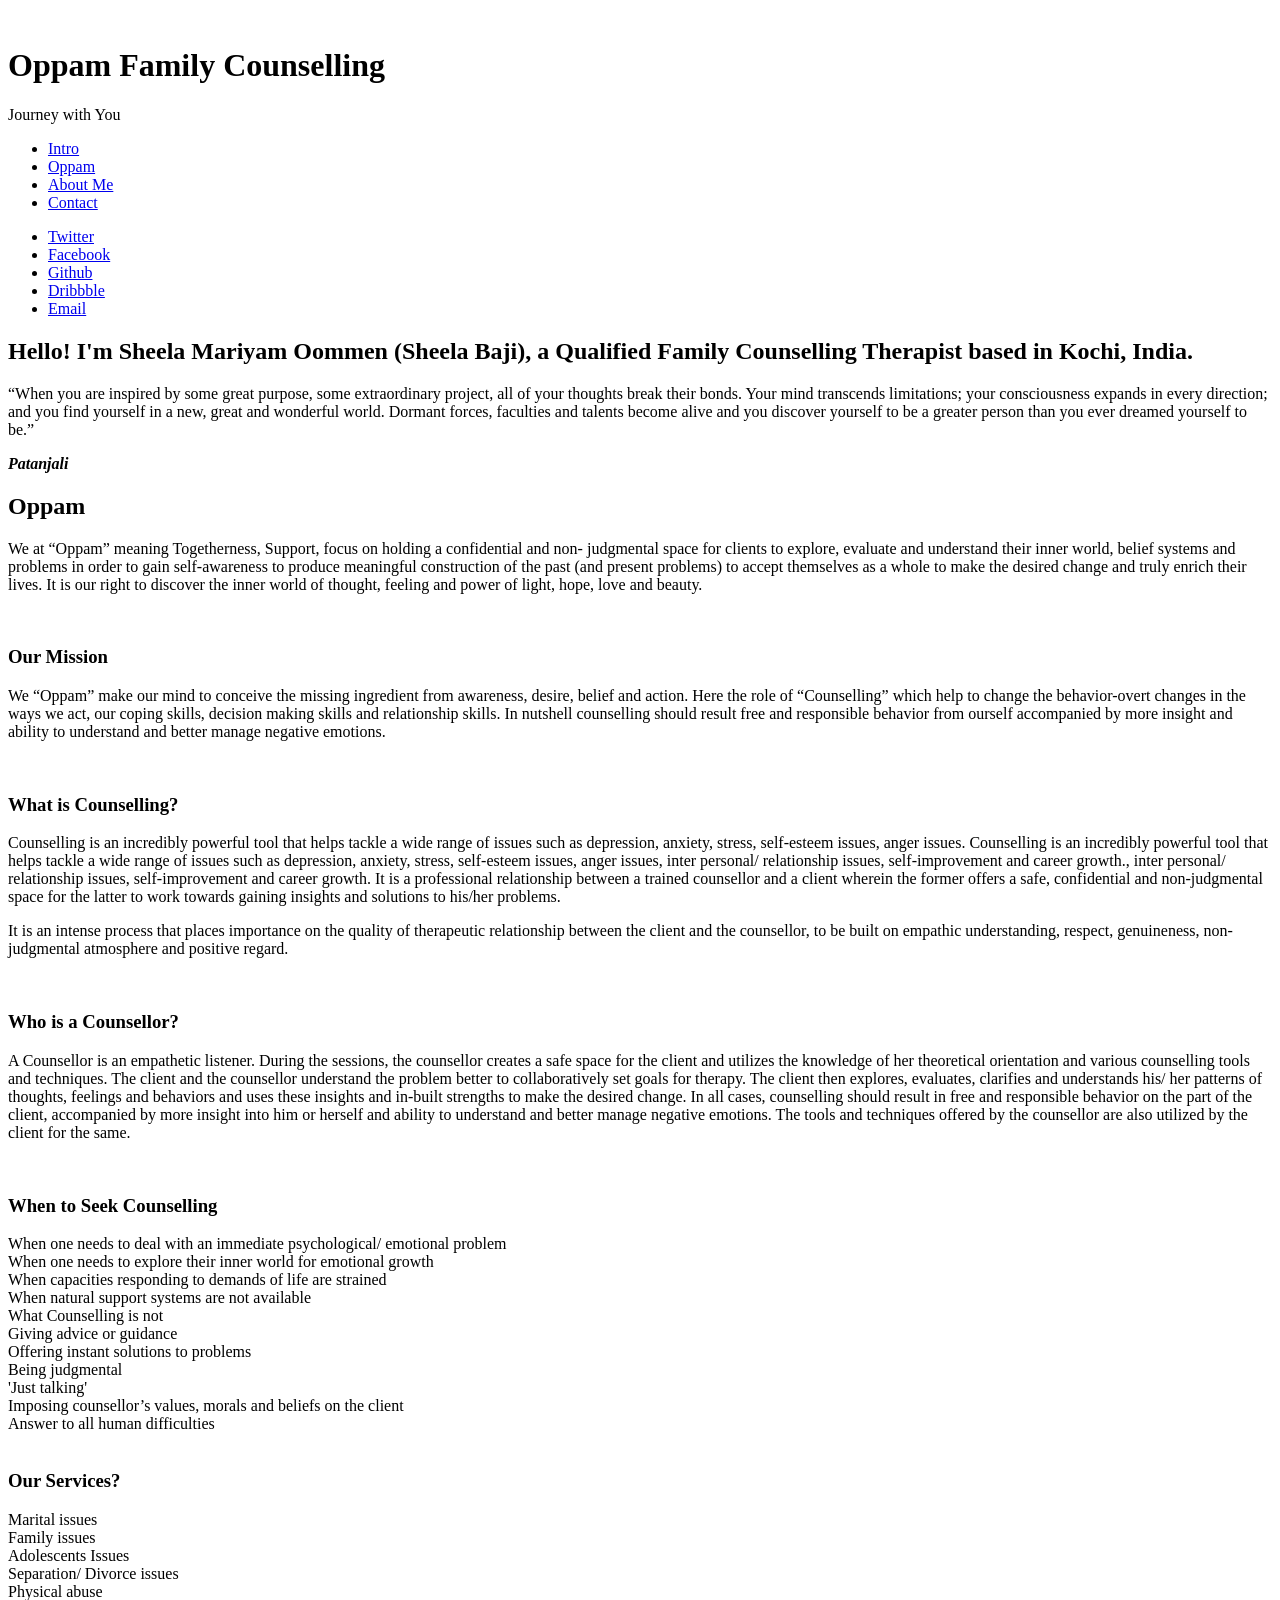
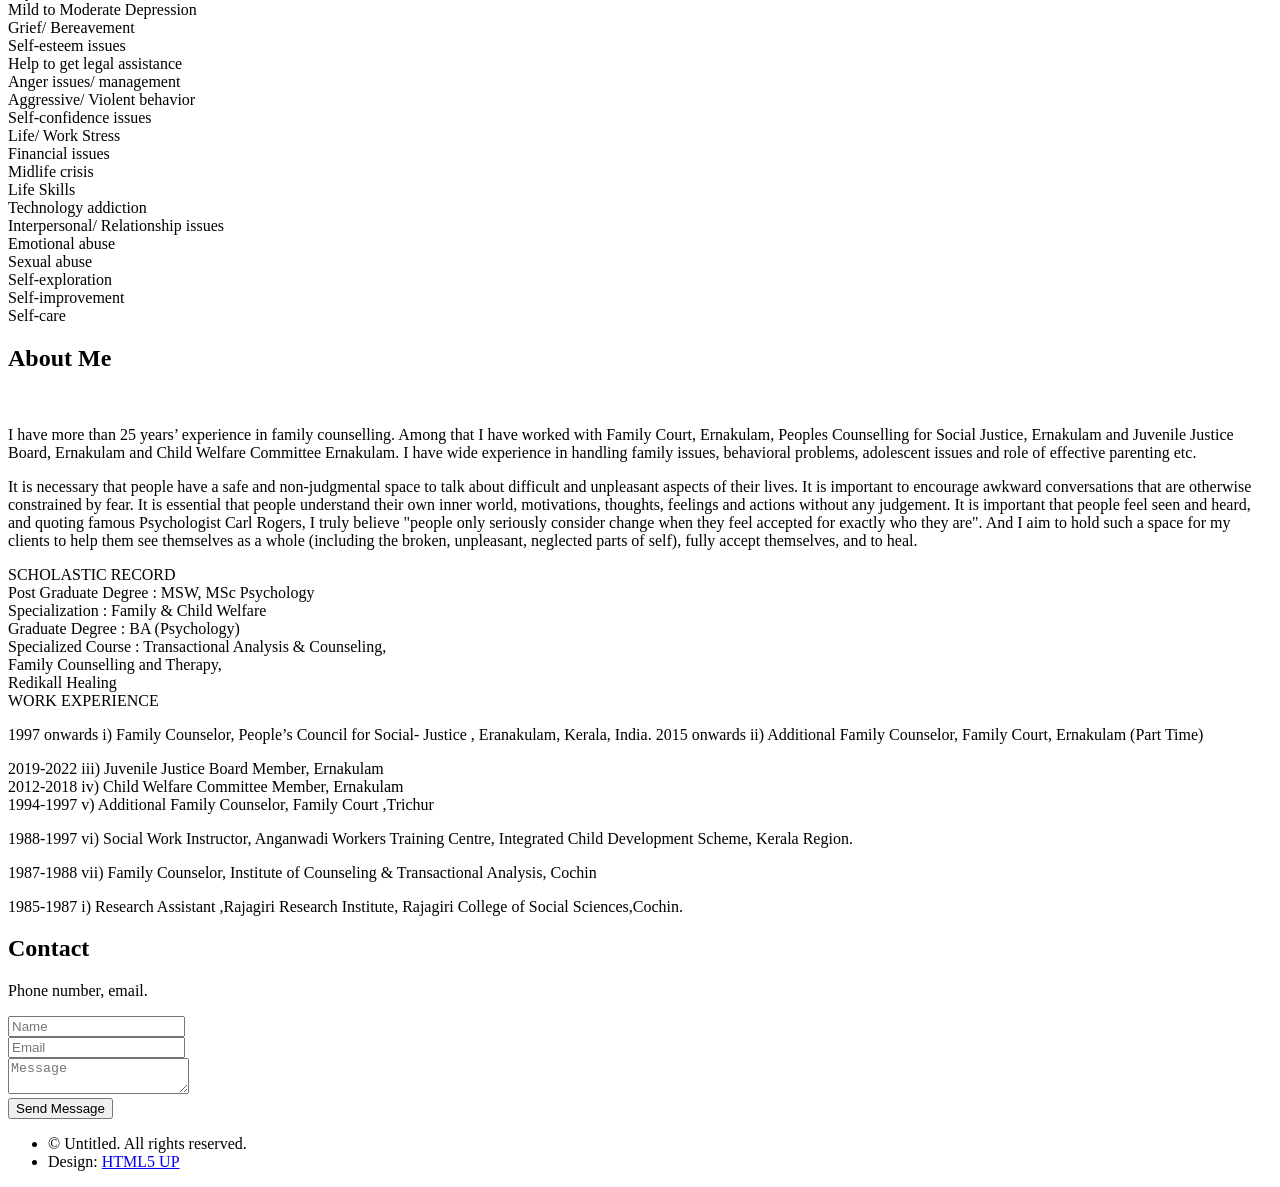
==== index.html @ f842d66f "Richie Rich" ====
<!DOCTYPE HTML>
<!--
	Prologue by HTML5 UP
	html5up.net | @ajlkn
	Free for personal and commercial use under the CCA 3.0 license (html5up.net/license)
-->
<html>
<head>
    <title>Oppam - Journey with You</title>
    <meta charset="utf-8"/>
    <meta name="viewport" content="width=device-width, initial-scale=1, user-scalable=no"/>
    <link rel="stylesheet" href="assets/css/main.css"/>
</head>
<body class="is-preload">

<!-- Header -->
<div id="header">

    <div class="top">

        <!-- Logo -->
        <div id="logo">
            <span class="image avatar48"><img src="images/avatar.jpg" alt=""/></span>
            <h1 id="title">Oppam Family Counselling</h1>
            <p>Journey with You</p>
        </div>

        <!-- Nav -->
        <nav id="nav">
            <ul>
                <li><a href="#top" id="top-link"><span class="icon solid fa-home">Intro</span></a>
                </li>
                <li><a href="#portfolio" id="portfolio-link"><span
                        class="icon solid fa-th">Oppam</span></a></li>
                <li><a href="#about" id="about-link"><span
                        class="icon solid fa-user">About Me</span></a></li>
                <li><a href="#contact" id="contact-link"><span class="icon solid fa-envelope">Contact</span></a>
                </li>
            </ul>
        </nav>

    </div>

    <div class="bottom">

        <!-- Social Icons -->
        <ul class="icons">
            <li><a href="#" class="icon brands fa-twitter"><span class="label">Twitter</span></a>
            </li>
            <li><a href="#" class="icon brands fa-facebook-f"><span
                    class="label">Facebook</span></a></li>
            <li><a href="#" class="icon brands fa-github"><span class="label">Github</span></a></li>
            <li><a href="#" class="icon brands fa-dribbble"><span class="label">Dribbble</span></a>
            </li>
            <li><a href="#" class="icon solid fa-envelope"><span class="label">Email</span></a></li>
        </ul>

    </div>

</div>

<!-- Main -->
<div id="main">

    <!-- Intro -->
    <section id="top" class="one dark cover">
        <div class="container">

            <header>
                <h2 class="alt">Hello! I'm <strong>Sheela Mariyam Oommen (Sheela Baji)</strong>, a
                    Qualified Family Counselling Therapist based in Kochi, India.</h2>
                <p>“When you are inspired by some great purpose, some extraordinary project, all of
                    your thoughts break their bonds. Your mind transcends limitations; your
                    consciousness expands in every direction; and you find yourself in a new, great
                    and wonderful world. Dormant forces, faculties and talents become alive and you
                    discover yourself to be a greater person than you ever dreamed yourself to be.”
                </p>
                <strong><i>Patanjali</i></strong><br/>
            </header>
        </div>
    </section>

    <!-- Portfolio -->
    <section id="portfolio" class="two">
        <div class="container">

            <header>
                <h2>Oppam</h2>
            </header>

            <p>We at “Oppam” meaning Togetherness, Support, focus on holding a confidential and non-
                judgmental space for clients to explore, evaluate and understand their inner world,
                belief systems and problems in order to gain self-awareness to produce meaningful
                construction of the past (and present problems) to accept themselves as a whole to
                make the desired change and truly enrich their lives. It is our right to discover
                the inner world of thought, feeling and power of light, hope, love and beauty.
            </p>

            <div class="row">
                <div class="col-4 col-12-mobile">
                    <article class="item">
                        <a href="#" class="image fit"><img src="images/pic02.jpg" alt=""/></a>
                        <header>
                            <h3>Our Mission</h3>
                        </header>
                        <p>We “Oppam” make our mind to conceive the missing ingredient from
                            awareness, desire, belief and action. Here the role of “Counselling”
                            which help to change the behavior-overt changes in the ways we act, our
                            coping skills, decision making skills and relationship skills. In
                            nutshell counselling should result free and responsible behavior from
                            ourself accompanied by more insight and ability to understand and better
                            manage negative emotions.
                        </p>
                    </article>
                    <article class="item">
                        <a href="#" class="image fit"><img src="images/pic03.jpg" alt=""/></a>
                        <header>
                            <h3>What is Counselling?</h3>
                        </header>
                        <p>Counselling is an incredibly powerful tool that helps tackle a wide range
                            of issues such as depression, anxiety, stress, self-esteem issues, anger
                            issues. Counselling is an incredibly powerful tool that helps tackle a
                            wide range of issues such as depression, anxiety, stress, self-esteem
                            issues, anger issues, inter personal/ relationship issues,
                            self-improvement and career growth., inter personal/ relationship
                            issues, self-improvement and career growth. It is a professional
                            relationship between a trained counsellor and a client wherein the
                            former offers a safe, confidential and non-judgmental space for the
                            latter to work towards gaining insights and solutions to his/her
                            problems.
                        </p>
                        <p>It is an intense process that places importance on the quality of
                            therapeutic relationship between the client and the counsellor, to be
                            built on empathic understanding, respect, genuineness, non-judgmental
                            atmosphere and positive regard.
                        </p>
                    </article>
                </div>
                <div class="col-4 col-12-mobile">
                    <article class="item">
                        <a href="#" class="image fit"><img src="images/pic04.jpg" alt=""/></a>
                        <header>
                            <h3>Who is a Counsellor?</h3>
                        </header>
                        <p>A Counsellor is an empathetic listener. During the sessions, the
                            counsellor creates a safe space for the client and utilizes the
                            knowledge of her theoretical orientation and various counselling tools
                            and techniques. The client and the counsellor understand the problem
                            better to collaboratively set goals for therapy. The client then
                            explores, evaluates, clarifies and understands his/ her patterns of
                            thoughts, feelings and behaviors and uses these insights and in-built
                            strengths to make the desired change. In all cases, counselling should
                            result in free and responsible behavior on the part of the client,
                            accompanied by more insight into him or herself and ability to
                            understand and better manage negative emotions. The tools and techniques
                            offered by the counsellor are also utilized by the client for the same.

                        </p>
                    </article>
                    <article class="item">
                        <a href="#" class="image fit"><img src="images/pic05.jpg" alt=""/></a>
                        <header>
                            <h3>When to Seek Counselling</h3>
                        </header>
                        When one needs to deal with an immediate psychological/ emotional
                        problem<br/>
                        When one needs to explore their inner world for emotional growth<br/>
                        When capacities responding to demands of life are strained<br/>
                        When natural support systems are not available<br/>
                        What Counselling is not<br/>
                        Giving advice or guidance<br/>
                        Offering instant solutions to problems<br/>
                        Being judgmental<br/>
                        'Just talking'<br/>
                        Imposing counsellor’s values, morals and beliefs on the client<br/>
                        Answer to all human difficulties<br/>
                    </article>
                </div>
                <div class="col-4 col-12-mobile">
                    <article class="item">
                        <a href="#" class="image fit"><img src="images/pic04.jpg" alt=""/></a>
                        <header>
                            <h3>Our Services?</h3>
                        </header>
                        Marital issues<br/>
                        Family issues<br/>
                        Adolescents Issues<br/>
                        Separation/ Divorce issues<br/>
                        Physical abuse<br/>
                        Mild to Moderate Depression<br/>
                        Grief/ Bereavement<br/>
                        Self-esteem issues<br/>
                        Help to get legal assistance<br/>
                        Anger issues/ management<br/>
                        Aggressive/ Violent behavior<br/>
                        Self-confidence issues<br/>
                        Life/ Work Stress<br/>
                        Financial issues<br/>
                        Midlife crisis<br/>
                        Life Skills<br/>
                        Technology addiction<br/>
                        Interpersonal/ Relationship issues<br/>
                        Emotional abuse<br/>
                        Sexual abuse<br/>
                        Self-exploration<br/>
                        Self-improvement<br/>
                        Self-care<br/>
                    </article>
                </div>
            </div>

        </div>
    </section>

    <!-- About Me -->
    <section id="about" class="three">
        <div class="container">

            <header>
                <h2>About Me</h2>
            </header>

            <a href="#" class="image featured"><img src="images/pic08.jpg" alt=""/></a>

            <p>I have more than 25 years’ experience in family counselling. Among that I have worked
                with Family Court, Ernakulam, Peoples Counselling for Social Justice, Ernakulam and
                Juvenile Justice Board, Ernakulam and Child Welfare Committee Ernakulam. I have wide
                experience in handling family issues, behavioral problems, adolescent issues and
                role of effective parenting etc.</p>

            <p>It is necessary that people have a safe and non-judgmental space to talk about
                difficult and unpleasant aspects of their lives. It is important to encourage
                awkward conversations that are otherwise constrained by fear. It is essential that
                people understand their own inner world, motivations, thoughts, feelings and actions
                without any judgement. It is important that people feel seen and heard, and quoting
                famous Psychologist Carl Rogers, I truly believe "people only seriously consider
                change when they feel accepted for exactly who they are". And I aim to hold such a
                space for my clients to help them see themselves as a whole (including the broken,
                unpleasant, neglected parts of self), fully accept themselves, and to heal.</p>

            SCHOLASTIC RECORD<br />

            Post Graduate Degree : MSW, MSc Psychology<br />
            Specialization : Family & Child Welfare<br />
            Graduate Degree : BA (Psychology)<br />
            Specialized Course : Transactional Analysis & Counseling,<br />
            Family Counselling and Therapy,<br />
            Redikall Healing<br />


            WORK EXPERIENCE<br />

            <p>1997 onwards i) Family Counselor, People’s Council for Social-
            Justice , Eranakulam, Kerala, India.
            2015 onwards ii) Additional Family Counselor, Family Court, Ernakulam
            (Part Time)</p>

            2019-2022 iii) Juvenile Justice Board Member, Ernakulam<br />

            2012-2018 iv) Child Welfare Committee Member, Ernakulam<br />

            1994-1997 v) Additional Family Counselor, Family Court ,Trichur<br />

            <p>1988-1997 vi) Social Work Instructor, Anganwadi Workers
            Training Centre, Integrated Child Development
            Scheme, Kerala Region.</p>

            <p>1987-1988 vii) Family Counselor, Institute of Counseling &
            Transactional Analysis, Cochin</p>


            <p>1985-1987 i) Research Assistant ,Rajagiri Research Institute,
            Rajagiri College of Social Sciences,Cochin.</p>

        </div>
    </section>

    <!-- Contact -->
    <section id="contact" class="four">
        <div class="container">

            <header>
                <h2>Contact</h2>
            </header>

            <p>Phone number, email.</p>

            <form method="post" action="#">
                <div class="row">
                    <div class="col-6 col-12-mobile"><input type="text" name="name"
                                                            placeholder="Name"/></div>
                    <div class="col-6 col-12-mobile"><input type="text" name="email"
                                                            placeholder="Email"/></div>
                    <div class="col-12">
                        <textarea name="message" placeholder="Message"></textarea>
                    </div>
                    <div class="col-12">
                        <input type="submit" value="Send Message"/>
                    </div>
                </div>
            </form>

        </div>
    </section>

</div>

<!-- Footer -->
<div id="footer">

    <!-- Copyright -->
    <ul class="copyright">
        <li>&copy; Untitled. All rights reserved.</li>
        <li>Design: <a href="http://html5up.net">HTML5 UP</a></li>
    </ul>

</div>

<!-- Scripts -->
<script src="assets/js/jquery.min.js"></script>
<script src="assets/js/jquery.scrolly.min.js"></script>
<script src="assets/js/jquery.scrollex.min.js"></script>
<script src="assets/js/browser.min.js"></script>
<script src="assets/js/breakpoints.min.js"></script>
<script src="assets/js/util.js"></script>
<script src="assets/js/main.js"></script>

</body>
</html>
---- assets/css/main.css ----
@import url("fontawesome-all.min.css");
@import url("https://fonts.googleapis.com/css?family=Source+Sans+Pro:300,300italic,400,600");

/*
	Prologue by HTML5 UP
	html5up.net | @ajlkn
	Free for personal and commercial use under the CCA 3.0 license (html5up.net/license)
*/

html, body, div, span, applet, object,
iframe, h1, h2, h3, h4, h5, h6, p, blockquote,
pre, a, abbr, acronym, address, big, cite,
code, del, dfn, em, img, ins, kbd, q, s, samp,
small, strike, strong, sub, sup, tt, var, b,
u, i, center, dl, dt, dd, ol, ul, li, fieldset,
form, label, legend, table, caption, tbody,
tfoot, thead, tr, th, td, article, aside,
canvas, details, embed, figure, figcaption,
footer, header, hgroup, menu, nav, output, ruby,
section, summary, time, mark, audio, video {
	margin: 0;
	padding: 0;
	border: 0;
	font-size: 100%;
	font: inherit;
	vertical-align: baseline;}

article, aside, details, figcaption, figure,
footer, header, hgroup, menu, nav, section {
	display: block;}

body {
	line-height: 1;
}

ol, ul {
	list-style: none;
}

blockquote, q {
	quotes: none;
}

	blockquote:before, blockquote:after, q:before, q:after {
		content: '';
		content: none;
	}

table {
	border-collapse: collapse;
	border-spacing: 0;
}

body {
	-webkit-text-size-adjust: none;
}

mark {
	background-color: transparent;
	color: inherit;
}

input::-moz-focus-inner {
	border: 0;
	padding: 0;
}

input, select, textarea {
	-moz-appearance: none;
	-webkit-appearance: none;
	-ms-appearance: none;
	appearance: none;
}

/* Basic */

	html {
		box-sizing: border-box;
	}

	*, *:before, *:after {
		box-sizing: inherit;
	}

	body {
		background: #fff;
		font-family: 'Source Sans Pro', sans-serif;
		font-size: 19pt;
		font-weight: 300;
		line-height: 1.75em;
		color: #888;
	}

		body.is-preload *, body.is-preload *:before, body.is-preload *:after {
			-moz-animation: none !important;
			-webkit-animation: none !important;
			-ms-animation: none !important;
			animation: none !important;
			-moz-transition: none !important;
			-webkit-transition: none !important;
			-ms-transition: none !important;
			transition: none !important;
		}

	input, textarea, select {
		font-family: 'Source Sans Pro', sans-serif;
		font-size: 19pt;
		font-weight: 300;
		line-height: 1.75em;
		color: #888;
	}

	h1, h2, h3, h4, h5, h6 {
		font-weight: 300;
		color: #666;
		line-height: 1.5em;
	}

	h1 a, h2 a, h3 a, h4 a, h5 a, h6 a {
		color: inherit;
		text-decoration: none;
	}

		h1 a strong, h2 a strong, h3 a strong, h4 a strong, h5 a strong, h6 a strong {
			color: #333;
		}

	h2 {
		font-size: 2em;
		letter-spacing: -1px;
	}

		h2.alt {
			color: #888;
		}

			h2.alt strong {
				color: #666;
			}

	h3 {
		font-size: 1.5em;
	}

	header {
		margin: 0 0 2em 0;
	}

		header > p {
			margin: 1em 0 0 0;
		}

	footer {
		margin: 2em 0 0 0;
	}

	strong, b {
		font-weight: 300;
		color: #666;
	}

	em, i {
		font-style: italic;
	}

	a {
		text-decoration: none;
		color: inherit;
		border-bottom: dotted 1px rgba(128, 128, 128, 0.5);
		-moz-transition: color 0.35s ease-in-out, border-bottom-color 0.35s ease-in-out;
		-webkit-transition: color 0.35s ease-in-out, border-bottom-color 0.35s ease-in-out;
		-ms-transition: color 0.35s ease-in-out, border-bottom-color 0.35s ease-in-out;
		transition: color 0.35s ease-in-out, border-bottom-color 0.35s ease-in-out;
		outline: 0;
	}

		a:hover {
			color: #E27689;
			border-bottom-color: rgba(255, 255, 255, 0);
		}

	sub {
		position: relative;
		top: 0.5em;
		font-size: 0.8em;
	}

	sup {
		position: relative;
		top: -0.5em;
		font-size: 0.8em;
	}

	hr {
		border: 0;
		border-top: solid 1px #ddd;
	}

	blockquote {
		border-left: solid 0.5em #ddd;
		padding: 1em 0 1em 2em;
		font-style: italic;
	}

	p, ul, ol, dl, table {
		margin-bottom: 2em;
	}

	br.clear {
		clear: both;
	}

/* Container */

	.container {
		margin: 0 auto;
		max-width: 100%;
		width: 1400px;
	}

		@media screen and (min-width: 961px) and (max-width: 1880px) {

			.container {
				width: 1200px;
			}

		}

		@media screen and (min-width: 961px) and (max-width: 1620px) {

			.container {
				width: 960px;
			}

		}

		@media screen and (min-width: 961px) and (max-width: 1320px) {

			.container {
				width: 100%;
			}

		}

		@media screen and (max-width: 960px) {

			.container {
				width: 100%;
			}

		}

		@media screen and (max-width: 736px) {

			.container {
				width: 100%;
			}

		}

/* Row */

	.row {
		display: flex;
		flex-wrap: wrap;
		box-sizing: border-box;
		align-items: stretch;
	}

		.row > * {
			box-sizing: border-box;
		}

		.row.gtr-uniform > * > :last-child {
			margin-bottom: 0;
		}

		.row.aln-left {
			justify-content: flex-start;
		}

		.row.aln-center {
			justify-content: center;
		}

		.row.aln-right {
			justify-content: flex-end;
		}

		.row.aln-top {
			align-items: flex-start;
		}

		.row.aln-middle {
			align-items: center;
		}

		.row.aln-bottom {
			align-items: flex-end;
		}

		.row > .imp {
			order: -1;
		}

		.row > .col-1 {
			width: 8.33333%;
		}

		.row > .off-1 {
			margin-left: 8.33333%;
		}

		.row > .col-2 {
			width: 16.66667%;
		}

		.row > .off-2 {
			margin-left: 16.66667%;
		}

		.row > .col-3 {
			width: 25%;
		}

		.row > .off-3 {
			margin-left: 25%;
		}

		.row > .col-4 {
			width: 33.33333%;
		}

		.row > .off-4 {
			margin-left: 33.33333%;
		}

		.row > .col-5 {
			width: 41.66667%;
		}

		.row > .off-5 {
			margin-left: 41.66667%;
		}

		.row > .col-6 {
			width: 50%;
		}

		.row > .off-6 {
			margin-left: 50%;
		}

		.row > .col-7 {
			width: 58.33333%;
		}

		.row > .off-7 {
			margin-left: 58.33333%;
		}

		.row > .col-8 {
			width: 66.66667%;
		}

		.row > .off-8 {
			margin-left: 66.66667%;
		}

		.row > .col-9 {
			width: 75%;
		}

		.row > .off-9 {
			margin-left: 75%;
		}

		.row > .col-10 {
			width: 83.33333%;
		}

		.row > .off-10 {
			margin-left: 83.33333%;
		}

		.row > .col-11 {
			width: 91.66667%;
		}

		.row > .off-11 {
			margin-left: 91.66667%;
		}

		.row > .col-12 {
			width: 100%;
		}

		.row > .off-12 {
			margin-left: 100%;
		}

		.row.gtr-0 {
			margin-top: 0px;
			margin-left: 0px;
		}

			.row.gtr-0 > * {
				padding: 0px 0 0 0px;
			}

			.row.gtr-0.gtr-uniform {
				margin-top: 0px;
			}

				.row.gtr-0.gtr-uniform > * {
					padding-top: 0px;
				}

		.row.gtr-25 {
			margin-top: -10px;
			margin-left: -10px;
		}

			.row.gtr-25 > * {
				padding: 10px 0 0 10px;
			}

			.row.gtr-25.gtr-uniform {
				margin-top: -10px;
			}

				.row.gtr-25.gtr-uniform > * {
					padding-top: 10px;
				}

		.row.gtr-50 {
			margin-top: -20px;
			margin-left: -20px;
		}

			.row.gtr-50 > * {
				padding: 20px 0 0 20px;
			}

			.row.gtr-50.gtr-uniform {
				margin-top: -20px;
			}

				.row.gtr-50.gtr-uniform > * {
					padding-top: 20px;
				}

		.row {
			margin-top: -40px;
			margin-left: -40px;
		}

			.row > * {
				padding: 40px 0 0 40px;
			}

			.row.gtr-uniform {
				margin-top: -40px;
			}

				.row.gtr-uniform > * {
					padding-top: 40px;
				}

		.row.gtr-150 {
			margin-top: -60px;
			margin-left: -60px;
		}

			.row.gtr-150 > * {
				padding: 60px 0 0 60px;
			}

			.row.gtr-150.gtr-uniform {
				margin-top: -60px;
			}

				.row.gtr-150.gtr-uniform > * {
					padding-top: 60px;
				}

		.row.gtr-200 {
			margin-top: -80px;
			margin-left: -80px;
		}

			.row.gtr-200 > * {
				padding: 80px 0 0 80px;
			}

			.row.gtr-200.gtr-uniform {
				margin-top: -80px;
			}

				.row.gtr-200.gtr-uniform > * {
					padding-top: 80px;
				}

		@media screen and (min-width: 961px) and (max-width: 1880px) {

			.row {
				display: flex;
				flex-wrap: wrap;
				box-sizing: border-box;
				align-items: stretch;
			}

				.row > * {
					box-sizing: border-box;
				}

				.row.gtr-uniform > * > :last-child {
					margin-bottom: 0;
				}

				.row.aln-left {
					justify-content: flex-start;
				}

				.row.aln-center {
					justify-content: center;
				}

				.row.aln-right {
					justify-content: flex-end;
				}

				.row.aln-top {
					align-items: flex-start;
				}

				.row.aln-middle {
					align-items: center;
				}

				.row.aln-bottom {
					align-items: flex-end;
				}

				.row > .imp-wide {
					order: -1;
				}

				.row > .col-1-wide {
					width: 8.33333%;
				}

				.row > .off-1-wide {
					margin-left: 8.33333%;
				}

				.row > .col-2-wide {
					width: 16.66667%;
				}

				.row > .off-2-wide {
					margin-left: 16.66667%;
				}

				.row > .col-3-wide {
					width: 25%;
				}

				.row > .off-3-wide {
					margin-left: 25%;
				}

				.row > .col-4-wide {
					width: 33.33333%;
				}

				.row > .off-4-wide {
					margin-left: 33.33333%;
				}

				.row > .col-5-wide {
					width: 41.66667%;
				}

				.row > .off-5-wide {
					margin-left: 41.66667%;
				}

				.row > .col-6-wide {
					width: 50%;
				}

				.row > .off-6-wide {
					margin-left: 50%;
				}

				.row > .col-7-wide {
					width: 58.33333%;
				}

				.row > .off-7-wide {
					margin-left: 58.33333%;
				}

				.row > .col-8-wide {
					width: 66.66667%;
				}

				.row > .off-8-wide {
					margin-left: 66.66667%;
				}

				.row > .col-9-wide {
					width: 75%;
				}

				.row > .off-9-wide {
					margin-left: 75%;
				}

				.row > .col-10-wide {
					width: 83.33333%;
				}

				.row > .off-10-wide {
					margin-left: 83.33333%;
				}

				.row > .col-11-wide {
					width: 91.66667%;
				}

				.row > .off-11-wide {
					margin-left: 91.66667%;
				}

				.row > .col-12-wide {
					width: 100%;
				}

				.row > .off-12-wide {
					margin-left: 100%;
				}

				.row.gtr-0 {
					margin-top: 0px;
					margin-left: 0px;
				}

					.row.gtr-0 > * {
						padding: 0px 0 0 0px;
					}

					.row.gtr-0.gtr-uniform {
						margin-top: 0px;
					}

						.row.gtr-0.gtr-uniform > * {
							padding-top: 0px;
						}

				.row.gtr-25 {
					margin-top: -10px;
					margin-left: -10px;
				}

					.row.gtr-25 > * {
						padding: 10px 0 0 10px;
					}

					.row.gtr-25.gtr-uniform {
						margin-top: -10px;
					}

						.row.gtr-25.gtr-uniform > * {
							padding-top: 10px;
						}

				.row.gtr-50 {
					margin-top: -20px;
					margin-left: -20px;
				}

					.row.gtr-50 > * {
						padding: 20px 0 0 20px;
					}

					.row.gtr-50.gtr-uniform {
						margin-top: -20px;
					}

						.row.gtr-50.gtr-uniform > * {
							padding-top: 20px;
						}

				.row {
					margin-top: -40px;
					margin-left: -40px;
				}

					.row > * {
						padding: 40px 0 0 40px;
					}

					.row.gtr-uniform {
						margin-top: -40px;
					}

						.row.gtr-uniform > * {
							padding-top: 40px;
						}

				.row.gtr-150 {
					margin-top: -60px;
					margin-left: -60px;
				}

					.row.gtr-150 > * {
						padding: 60px 0 0 60px;
					}

					.row.gtr-150.gtr-uniform {
						margin-top: -60px;
					}

						.row.gtr-150.gtr-uniform > * {
							padding-top: 60px;
						}

				.row.gtr-200 {
					margin-top: -80px;
					margin-left: -80px;
				}

					.row.gtr-200 > * {
						padding: 80px 0 0 80px;
					}

					.row.gtr-200.gtr-uniform {
						margin-top: -80px;
					}

						.row.gtr-200.gtr-uniform > * {
							padding-top: 80px;
						}

		}

		@media screen and (min-width: 961px) and (max-width: 1620px) {

			.row {
				display: flex;
				flex-wrap: wrap;
				box-sizing: border-box;
				align-items: stretch;
			}

				.row > * {
					box-sizing: border-box;
				}

				.row.gtr-uniform > * > :last-child {
					margin-bottom: 0;
				}

				.row.aln-left {
					justify-content: flex-start;
				}

				.row.aln-center {
					justify-content: center;
				}

				.row.aln-right {
					justify-content: flex-end;
				}

				.row.aln-top {
					align-items: flex-start;
				}

				.row.aln-middle {
					align-items: center;
				}

				.row.aln-bottom {
					align-items: flex-end;
				}

				.row > .imp-normal {
					order: -1;
				}

				.row > .col-1-normal {
					width: 8.33333%;
				}

				.row > .off-1-normal {
					margin-left: 8.33333%;
				}

				.row > .col-2-normal {
					width: 16.66667%;
				}

				.row > .off-2-normal {
					margin-left: 16.66667%;
				}

				.row > .col-3-normal {
					width: 25%;
				}

				.row > .off-3-normal {
					margin-left: 25%;
				}

				.row > .col-4-normal {
					width: 33.33333%;
				}

				.row > .off-4-normal {
					margin-left: 33.33333%;
				}

				.row > .col-5-normal {
					width: 41.66667%;
				}

				.row > .off-5-normal {
					margin-left: 41.66667%;
				}

				.row > .col-6-normal {
					width: 50%;
				}

				.row > .off-6-normal {
					margin-left: 50%;
				}

				.row > .col-7-normal {
					width: 58.33333%;
				}

				.row > .off-7-normal {
					margin-left: 58.33333%;
				}

				.row > .col-8-normal {
					width: 66.66667%;
				}

				.row > .off-8-normal {
					margin-left: 66.66667%;
				}

				.row > .col-9-normal {
					width: 75%;
				}

				.row > .off-9-normal {
					margin-left: 75%;
				}

				.row > .col-10-normal {
					width: 83.33333%;
				}

				.row > .off-10-normal {
					margin-left: 83.33333%;
				}

				.row > .col-11-normal {
					width: 91.66667%;
				}

				.row > .off-11-normal {
					margin-left: 91.66667%;
				}

				.row > .col-12-normal {
					width: 100%;
				}

				.row > .off-12-normal {
					margin-left: 100%;
				}

				.row.gtr-0 {
					margin-top: 0px;
					margin-left: 0px;
				}

					.row.gtr-0 > * {
						padding: 0px 0 0 0px;
					}

					.row.gtr-0.gtr-uniform {
						margin-top: 0px;
					}

						.row.gtr-0.gtr-uniform > * {
							padding-top: 0px;
						}

				.row.gtr-25 {
					margin-top: -10px;
					margin-left: -10px;
				}

					.row.gtr-25 > * {
						padding: 10px 0 0 10px;
					}

					.row.gtr-25.gtr-uniform {
						margin-top: -10px;
					}

						.row.gtr-25.gtr-uniform > * {
							padding-top: 10px;
						}

				.row.gtr-50 {
					margin-top: -20px;
					margin-left: -20px;
				}

					.row.gtr-50 > * {
						padding: 20px 0 0 20px;
					}

					.row.gtr-50.gtr-uniform {
						margin-top: -20px;
					}

						.row.gtr-50.gtr-uniform > * {
							padding-top: 20px;
						}

				.row {
					margin-top: -40px;
					margin-left: -40px;
				}

					.row > * {
						padding: 40px 0 0 40px;
					}

					.row.gtr-uniform {
						margin-top: -40px;
					}

						.row.gtr-uniform > * {
							padding-top: 40px;
						}

				.row.gtr-150 {
					margin-top: -60px;
					margin-left: -60px;
				}

					.row.gtr-150 > * {
						padding: 60px 0 0 60px;
					}

					.row.gtr-150.gtr-uniform {
						margin-top: -60px;
					}

						.row.gtr-150.gtr-uniform > * {
							padding-top: 60px;
						}

				.row.gtr-200 {
					margin-top: -80px;
					margin-left: -80px;
				}

					.row.gtr-200 > * {
						padding: 80px 0 0 80px;
					}

					.row.gtr-200.gtr-uniform {
						margin-top: -80px;
					}

						.row.gtr-200.gtr-uniform > * {
							padding-top: 80px;
						}

		}

		@media screen and (min-width: 961px) and (max-width: 1320px) {

			.row {
				display: flex;
				flex-wrap: wrap;
				box-sizing: border-box;
				align-items: stretch;
			}

				.row > * {
					box-sizing: border-box;
				}

				.row.gtr-uniform > * > :last-child {
					margin-bottom: 0;
				}

				.row.aln-left {
					justify-content: flex-start;
				}

				.row.aln-center {
					justify-content: center;
				}

				.row.aln-right {
					justify-content: flex-end;
				}

				.row.aln-top {
					align-items: flex-start;
				}

				.row.aln-middle {
					align-items: center;
				}

				.row.aln-bottom {
					align-items: flex-end;
				}

				.row > .imp-narrow {
					order: -1;
				}

				.row > .col-1-narrow {
					width: 8.33333%;
				}

				.row > .off-1-narrow {
					margin-left: 8.33333%;
				}

				.row > .col-2-narrow {
					width: 16.66667%;
				}

				.row > .off-2-narrow {
					margin-left: 16.66667%;
				}

				.row > .col-3-narrow {
					width: 25%;
				}

				.row > .off-3-narrow {
					margin-left: 25%;
				}

				.row > .col-4-narrow {
					width: 33.33333%;
				}

				.row > .off-4-narrow {
					margin-left: 33.33333%;
				}

				.row > .col-5-narrow {
					width: 41.66667%;
				}

				.row > .off-5-narrow {
					margin-left: 41.66667%;
				}

				.row > .col-6-narrow {
					width: 50%;
				}

				.row > .off-6-narrow {
					margin-left: 50%;
				}

				.row > .col-7-narrow {
					width: 58.33333%;
				}

				.row > .off-7-narrow {
					margin-left: 58.33333%;
				}

				.row > .col-8-narrow {
					width: 66.66667%;
				}

				.row > .off-8-narrow {
					margin-left: 66.66667%;
				}

				.row > .col-9-narrow {
					width: 75%;
				}

				.row > .off-9-narrow {
					margin-left: 75%;
				}

				.row > .col-10-narrow {
					width: 83.33333%;
				}

				.row > .off-10-narrow {
					margin-left: 83.33333%;
				}

				.row > .col-11-narrow {
					width: 91.66667%;
				}

				.row > .off-11-narrow {
					margin-left: 91.66667%;
				}

				.row > .col-12-narrow {
					width: 100%;
				}

				.row > .off-12-narrow {
					margin-left: 100%;
				}

				.row.gtr-0 {
					margin-top: 0px;
					margin-left: 0px;
				}

					.row.gtr-0 > * {
						padding: 0px 0 0 0px;
					}

					.row.gtr-0.gtr-uniform {
						margin-top: 0px;
					}

						.row.gtr-0.gtr-uniform > * {
							padding-top: 0px;
						}

				.row.gtr-25 {
					margin-top: -5px;
					margin-left: -5px;
				}

					.row.gtr-25 > * {
						padding: 5px 0 0 5px;
					}

					.row.gtr-25.gtr-uniform {
						margin-top: -5px;
					}

						.row.gtr-25.gtr-uniform > * {
							padding-top: 5px;
						}

				.row.gtr-50 {
					margin-top: -10px;
					margin-left: -10px;
				}

					.row.gtr-50 > * {
						padding: 10px 0 0 10px;
					}

					.row.gtr-50.gtr-uniform {
						margin-top: -10px;
					}

						.row.gtr-50.gtr-uniform > * {
							padding-top: 10px;
						}

				.row {
					margin-top: -20px;
					margin-left: -20px;
				}

					.row > * {
						padding: 20px 0 0 20px;
					}

					.row.gtr-uniform {
						margin-top: -20px;
					}

						.row.gtr-uniform > * {
							padding-top: 20px;
						}

				.row.gtr-150 {
					margin-top: -30px;
					margin-left: -30px;
				}

					.row.gtr-150 > * {
						padding: 30px 0 0 30px;
					}

					.row.gtr-150.gtr-uniform {
						margin-top: -30px;
					}

						.row.gtr-150.gtr-uniform > * {
							padding-top: 30px;
						}

				.row.gtr-200 {
					margin-top: -40px;
					margin-left: -40px;
				}

					.row.gtr-200 > * {
						padding: 40px 0 0 40px;
					}

					.row.gtr-200.gtr-uniform {
						margin-top: -40px;
					}

						.row.gtr-200.gtr-uniform > * {
							padding-top: 40px;
						}

		}

		@media screen and (max-width: 960px) {

			.row {
				display: flex;
				flex-wrap: wrap;
				box-sizing: border-box;
				align-items: stretch;
			}

				.row > * {
					box-sizing: border-box;
				}

				.row.gtr-uniform > * > :last-child {
					margin-bottom: 0;
				}

				.row.aln-left {
					justify-content: flex-start;
				}

				.row.aln-center {
					justify-content: center;
				}

				.row.aln-right {
					justify-content: flex-end;
				}

				.row.aln-top {
					align-items: flex-start;
				}

				.row.aln-middle {
					align-items: center;
				}

				.row.aln-bottom {
					align-items: flex-end;
				}

				.row > .imp-narrower {
					order: -1;
				}

				.row > .col-1-narrower {
					width: 8.33333%;
				}

				.row > .off-1-narrower {
					margin-left: 8.33333%;
				}

				.row > .col-2-narrower {
					width: 16.66667%;
				}

				.row > .off-2-narrower {
					margin-left: 16.66667%;
				}

				.row > .col-3-narrower {
					width: 25%;
				}

				.row > .off-3-narrower {
					margin-left: 25%;
				}

				.row > .col-4-narrower {
					width: 33.33333%;
				}

				.row > .off-4-narrower {
					margin-left: 33.33333%;
				}

				.row > .col-5-narrower {
					width: 41.66667%;
				}

				.row > .off-5-narrower {
					margin-left: 41.66667%;
				}

				.row > .col-6-narrower {
					width: 50%;
				}

				.row > .off-6-narrower {
					margin-left: 50%;
				}

				.row > .col-7-narrower {
					width: 58.33333%;
				}

				.row > .off-7-narrower {
					margin-left: 58.33333%;
				}

				.row > .col-8-narrower {
					width: 66.66667%;
				}

				.row > .off-8-narrower {
					margin-left: 66.66667%;
				}

				.row > .col-9-narrower {
					width: 75%;
				}

				.row > .off-9-narrower {
					margin-left: 75%;
				}

				.row > .col-10-narrower {
					width: 83.33333%;
				}

				.row > .off-10-narrower {
					margin-left: 83.33333%;
				}

				.row > .col-11-narrower {
					width: 91.66667%;
				}

				.row > .off-11-narrower {
					margin-left: 91.66667%;
				}

				.row > .col-12-narrower {
					width: 100%;
				}

				.row > .off-12-narrower {
					margin-left: 100%;
				}

				.row.gtr-0 {
					margin-top: 0px;
					margin-left: 0px;
				}

					.row.gtr-0 > * {
						padding: 0px 0 0 0px;
					}

					.row.gtr-0.gtr-uniform {
						margin-top: 0px;
					}

						.row.gtr-0.gtr-uniform > * {
							padding-top: 0px;
						}

				.row.gtr-25 {
					margin-top: -5px;
					margin-left: -5px;
				}

					.row.gtr-25 > * {
						padding: 5px 0 0 5px;
					}

					.row.gtr-25.gtr-uniform {
						margin-top: -5px;
					}

						.row.gtr-25.gtr-uniform > * {
							padding-top: 5px;
						}

				.row.gtr-50 {
					margin-top: -10px;
					margin-left: -10px;
				}

					.row.gtr-50 > * {
						padding: 10px 0 0 10px;
					}

					.row.gtr-50.gtr-uniform {
						margin-top: -10px;
					}

						.row.gtr-50.gtr-uniform > * {
							padding-top: 10px;
						}

				.row {
					margin-top: -20px;
					margin-left: -20px;
				}

					.row > * {
						padding: 20px 0 0 20px;
					}

					.row.gtr-uniform {
						margin-top: -20px;
					}

						.row.gtr-uniform > * {
							padding-top: 20px;
						}

				.row.gtr-150 {
					margin-top: -30px;
					margin-left: -30px;
				}

					.row.gtr-150 > * {
						padding: 30px 0 0 30px;
					}

					.row.gtr-150.gtr-uniform {
						margin-top: -30px;
					}

						.row.gtr-150.gtr-uniform > * {
							padding-top: 30px;
						}

				.row.gtr-200 {
					margin-top: -40px;
					margin-left: -40px;
				}

					.row.gtr-200 > * {
						padding: 40px 0 0 40px;
					}

					.row.gtr-200.gtr-uniform {
						margin-top: -40px;
					}

						.row.gtr-200.gtr-uniform > * {
							padding-top: 40px;
						}

		}

		@media screen and (max-width: 736px) {

			.row {
				display: flex;
				flex-wrap: wrap;
				box-sizing: border-box;
				align-items: stretch;
			}

				.row > * {
					box-sizing: border-box;
				}

				.row.gtr-uniform > * > :last-child {
					margin-bottom: 0;
				}

				.row.aln-left {
					justify-content: flex-start;
				}

				.row.aln-center {
					justify-content: center;
				}

				.row.aln-right {
					justify-content: flex-end;
				}

				.row.aln-top {
					align-items: flex-start;
				}

				.row.aln-middle {
					align-items: center;
				}

				.row.aln-bottom {
					align-items: flex-end;
				}

				.row > .imp-mobile {
					order: -1;
				}

				.row > .col-1-mobile {
					width: 8.33333%;
				}

				.row > .off-1-mobile {
					margin-left: 8.33333%;
				}

				.row > .col-2-mobile {
					width: 16.66667%;
				}

				.row > .off-2-mobile {
					margin-left: 16.66667%;
				}

				.row > .col-3-mobile {
					width: 25%;
				}

				.row > .off-3-mobile {
					margin-left: 25%;
				}

				.row > .col-4-mobile {
					width: 33.33333%;
				}

				.row > .off-4-mobile {
					margin-left: 33.33333%;
				}

				.row > .col-5-mobile {
					width: 41.66667%;
				}

				.row > .off-5-mobile {
					margin-left: 41.66667%;
				}

				.row > .col-6-mobile {
					width: 50%;
				}

				.row > .off-6-mobile {
					margin-left: 50%;
				}

				.row > .col-7-mobile {
					width: 58.33333%;
				}

				.row > .off-7-mobile {
					margin-left: 58.33333%;
				}

				.row > .col-8-mobile {
					width: 66.66667%;
				}

				.row > .off-8-mobile {
					margin-left: 66.66667%;
				}

				.row > .col-9-mobile {
					width: 75%;
				}

				.row > .off-9-mobile {
					margin-left: 75%;
				}

				.row > .col-10-mobile {
					width: 83.33333%;
				}

				.row > .off-10-mobile {
					margin-left: 83.33333%;
				}

				.row > .col-11-mobile {
					width: 91.66667%;
				}

				.row > .off-11-mobile {
					margin-left: 91.66667%;
				}

				.row > .col-12-mobile {
					width: 100%;
				}

				.row > .off-12-mobile {
					margin-left: 100%;
				}

				.row.gtr-0 {
					margin-top: 0px;
					margin-left: 0px;
				}

					.row.gtr-0 > * {
						padding: 0px 0 0 0px;
					}

					.row.gtr-0.gtr-uniform {
						margin-top: 0px;
					}

						.row.gtr-0.gtr-uniform > * {
							padding-top: 0px;
						}

				.row.gtr-25 {
					margin-top: -5px;
					margin-left: -5px;
				}

					.row.gtr-25 > * {
						padding: 5px 0 0 5px;
					}

					.row.gtr-25.gtr-uniform {
						margin-top: -5px;
					}

						.row.gtr-25.gtr-uniform > * {
							padding-top: 5px;
						}

				.row.gtr-50 {
					margin-top: -10px;
					margin-left: -10px;
				}

					.row.gtr-50 > * {
						padding: 10px 0 0 10px;
					}

					.row.gtr-50.gtr-uniform {
						margin-top: -10px;
					}

						.row.gtr-50.gtr-uniform > * {
							padding-top: 10px;
						}

				.row {
					margin-top: -20px;
					margin-left: -20px;
				}

					.row > * {
						padding: 20px 0 0 20px;
					}

					.row.gtr-uniform {
						margin-top: -20px;
					}

						.row.gtr-uniform > * {
							padding-top: 20px;
						}

				.row.gtr-150 {
					margin-top: -30px;
					margin-left: -30px;
				}

					.row.gtr-150 > * {
						padding: 30px 0 0 30px;
					}

					.row.gtr-150.gtr-uniform {
						margin-top: -30px;
					}

						.row.gtr-150.gtr-uniform > * {
							padding-top: 30px;
						}

				.row.gtr-200 {
					margin-top: -40px;
					margin-left: -40px;
				}

					.row.gtr-200 > * {
						padding: 40px 0 0 40px;
					}

					.row.gtr-200.gtr-uniform {
						margin-top: -40px;
					}

						.row.gtr-200.gtr-uniform > * {
							padding-top: 40px;
						}

		}

/* Sections/Article */

	section, article {
		margin-bottom: 3em;
	}

		section > :last-child,
		section > .container, section:last-child, article > :last-child,
		article > .container, article:last-child {
			margin-bottom: 0;
		}

		.row > section, .row > article {
			margin-bottom: 0;
		}

/* Image */

	.image {
		display: inline-block;
		border: 0;
	}

		.image img {
			display: block;
			width: 100%;
		}

		.image.avatar48 {
			width: 48px;
			height: 48px;
			background: #f00;
		}

			.image.avatar48 img {
				width: 48px;
				height: 48px;
			}

		.image.fit {
			display: block;
			width: 100%;
		}

		.image.featured {
			display: block;
			width: 100%;
			margin: 0 0 2em 0;
		}

		.image.left {
			float: left;
			margin: 0 2em 2em 0;
		}

		.image.centered {
			display: block;
			margin: 0 0 2em 0;
		}

			.image.centered img {
				margin: 0 auto;
				width: auto;
			}

/* List */

	ul {
		list-style: disc;
		padding-left: 1em;
	}

		ul li {
			padding-left: 0.5em;
		}

	ol {
		list-style: decimal;
		padding-left: 1.25em;
	}

		ol li {
			padding-left: 0.25em;
		}

/* Icons */

	ul.icons {
		cursor: default;
		list-style: none;
		padding-left: 0;
	}

		ul.icons li {
			display: inline-block;
			padding-left: 0;
		}

		ul.icons a {
			display: inline-block;
			width: 2em;
			height: 2em;
			line-height: 2em;
			text-align: center;
			border: 0;
		}

/* Form */

	form label {
		display: block;
		text-align: left;
		margin-bottom: 0.5em;
	}

	form input[type="text"],
	form input[type="email"],
	form input[type="password"],
	form select,
	form textarea {
		position: relative;
		-webkit-appearance: none;
		display: block;
		border: 0;
		outline: 0;
		background: #fff;
		background: rgba(255, 255, 255, 0.75);
		width: 100%;
		border-radius: 0.35em;
		padding: 0.75em 1em 0.75em 1em;
		box-shadow: inset 0 0.1em 0.1em 0 rgba(0, 0, 0, 0.05);
		border: solid 1px rgba(0, 0, 0, 0.15);
		-moz-transition: all 0.35s ease-in-out;
		-webkit-transition: all 0.35s ease-in-out;
		-ms-transition: all 0.35s ease-in-out;
		transition: all 0.35s ease-in-out;
	}

		form input[type="text"]:focus,
		form input[type="email"]:focus,
		form input[type="password"]:focus,
		form select:focus,
		form textarea:focus {
			box-shadow: 0 0 2px 1px #8ebebc;
			background: #fff;
		}

	form input[type="text"],
	form input[type="email"],
	form input[type="password"],
	form select {
		line-height: 1.25em;
	}

	form textarea {
		min-height: 14em;
	}

	form ::-webkit-input-placeholder {
		color: #555 !important;
	}

	form :-moz-placeholder {
		color: #555 !important;
	}

	form ::-moz-placeholder {
		color: #555 !important;
	}

	form :-ms-input-placeholder {
		color: #555 !important;
	}

	form ::-moz-focus-inner {
		border: 0;
	}

/* Table */

	table {
		width: 100%;
		text-align: left;
	}

		table tbody tr:nth-child(2n+2) {
			background: #f4f4f4;
		}

		table td {
			padding: 0.5em 1em 0.5em 1em;
		}

		table th {
			text-align: left;
			padding: 0.5em 1em 0.5em 1em;
			color: #fff;
			background: #222729 url("images/overlay.png");
		}

		table thead {
			background: #444;
			color: #fff;
		}

		table tfoot {
			background: #eee;
		}

/* Button */

	input[type="button"],
	input[type="submit"],
	input[type="reset"],
	button,
	.button {
		position: relative;
		display: inline-block;
		border-radius: 0.35em;
		color: #fff !important;
		text-decoration: none;
		padding: 0.75em 2.5em 0.75em 2.5em;
		background-color: #8ebebc;
		border: 0;
		cursor: pointer;
		background-image: -moz-linear-gradient(top, rgba(0, 0, 0, 0), rgba(0, 0, 0, 0.15)), url("images/overlay.png");
		background-image: -webkit-linear-gradient(top, rgba(0, 0, 0, 0), rgba(0, 0, 0, 0.15)), url("images/overlay.png");
		background-image: -ms-linear-gradient(top, rgba(0, 0, 0, 0), rgba(0, 0, 0, 0.15)), url("images/overlay.png");
		background-image: linear-gradient(top, rgba(0, 0, 0, 0), rgba(0, 0, 0, 0.15)), url("images/overlay.png");
		-moz-transition: background-color 0.35s ease-in-out;
		-webkit-transition: background-color 0.35s ease-in-out;
		-ms-transition: background-color 0.35s ease-in-out;
		transition: background-color 0.35s ease-in-out;
	}

		input[type="button"]:hover,
		input[type="submit"]:hover,
		input[type="reset"]:hover,
		button:hover,
		.button:hover {
			background-color: #9ececc;
		}

		input[type="button"]:active,
		input[type="submit"]:active,
		input[type="reset"]:active,
		button:active,
		.button:active {
			background-color: #7eaeac;
		}

/* Item */

	.item {
		box-shadow: 0 0.05em 0.15em 0 rgba(0, 0, 0, 0.05);
		margin-bottom: 40px;
	}

		.item header {
			background: #fff;
			margin: 0;
			padding: 1em 0 1em 0;
			font-size: 0.8em;
		}

			.item header h3 {
				font-size: 1em;
			}

/* Icons */

	.icon {
		text-decoration: none;
		text-decoration: none;
	}

		.icon:before {
			-moz-osx-font-smoothing: grayscale;
			-webkit-font-smoothing: antialiased;
			display: inline-block;
			font-style: normal;
			font-variant: normal;
			text-rendering: auto;
			line-height: 1;
			text-transform: none !important;
			font-family: 'Font Awesome 5 Free';
			font-weight: 400;
		}

		.icon:before {
			line-height: inherit;
		}

		.icon > .label {
			display: none;
		}

		.icon.solid:before {
			font-weight: 900;
		}

		.icon.brands:before {
			font-family: 'Font Awesome 5 Brands';
		}

/* Header */

	#header {
		display: -moz-flex;
		display: -webkit-flex;
		display: -ms-flex;
		display: flex;
		-moz-flex-direction: column;
		-webkit-flex-direction: column;
		-ms-flex-direction: column;
		flex-direction: column;
		-moz-justify-content: space-between;
		-webkit-justify-content: space-between;
		-ms-justify-content: space-between;
		justify-content: space-between;
		background: #222629 url("images/overlay.png");
		box-shadow: inset -0.25em 0 0.25em 0 rgba(0, 0, 0, 0.1);
		color: #fff;
		height: 100%;
		left: 0;
		overflow-y: auto;
		position: fixed;
		text-align: right;
		top: 0;
		width: 375px;
	}

		#header .top {
			-moz-flex-grow: 1;
			-webkit-flex-grow: 1;
			-ms-flex-grow: 1;
			flex-grow: 1;
		}

		#header .bottom {
			-moz-flex-shrink: 0;
			-webkit-flex-shrink: 0;
			-ms-flex-shrink: 0;
			flex-shrink: 0;
			padding: 1.5em 0 0.75em 0;
		}

			#header .bottom > :last-child {
				margin-bottom: 0;
			}

		#header .icons {
			font-size: 0.8em;
			text-align: center;
		}

			#header .icons a {
				color: #41484c;
				-moz-transition: color 0.35s ease-in-out;
				-webkit-transition: color 0.35s ease-in-out;
				-ms-transition: color 0.35s ease-in-out;
				transition: color 0.35s ease-in-out;
			}

				#header .icons a:hover {
					color: #fff;
				}

	#logo {
		position: relative;
		margin: 1.75em 1.5em 1.5em 1.5em;
		min-height: 48px;
		cursor: default;
	}

		#logo h1 {
			position: relative;
			color: #fff;
			font-weight: 600;
			font-size: 1em;
			line-height: 1em;
		}

		#logo p {
			position: relative;
			display: block;
			font-size: 0.6em;
			color: rgba(255, 255, 255, 0.5);
			line-height: 1.25em;
			margin: 0.5em 0 0 0;
		}

		#logo .image {
			position: absolute;
			left: 0;
			top: 0;
		}

	#nav ul {
		list-style: none;
		padding-left: 0;
		margin-bottom: 0;
	}

		#nav ul li {
			padding-left: 0;
		}

			#nav ul li a {
				display: block;
				padding: 0.5em 1.5em 0.5em 1.5em;
				color: rgba(255, 255, 255, 0.5);
				text-decoration: none;
				outline: 0;
				border: 0;
				-moz-transition: none;
				-webkit-transition: none;
				-ms-transition: none;
				transition: none;
			}

				#nav ul li a span {
					position: relative;
					display: block;
					font-size: 0.8em;
				}

					#nav ul li a span:before {
						position: absolute;
						left: 0;
						color: #41484c;
						text-align: center;
						width: 1.25em;
						line-height: 1.75em;
					}

				#nav ul li a.active {
					background: rgba(0, 0, 0, 0.15);
					box-shadow: inset 0 0 0.25em 0 rgba(0, 0, 0, 0.125);
					color: #fff;
				}

					#nav ul li a.active span:before {
						color: #e27689;
					}

/* Footer */

	#footer {
		margin-left: 375px;
		text-align: center;
		background-color: #dce3e2;
		padding: 3em 0 4em 0;
		box-shadow: inset 0 1px 0 0 rgba(0, 0, 0, 0.05), inset 0 0.1em 0.1em 0 rgba(0, 0, 0, 0.025);
		font-size: 0.8em;
	}

		#footer .copyright {
			cursor: default;
			margin: 0;
		}

			#footer .copyright li {
				display: inline-block;
				line-height: 1em;
				border-left: solid 1px rgba(128, 128, 128, 0.35);
				padding: 0 0 0 0.5em;
				margin: 0 0 0 0.5em;
			}

				#footer .copyright li:first-child {
					border-left: 0;
					padding-left: 0;
					margin-left: 0;
				}

/* Main */

	#main {
		margin-left: 375px;
	}

		#main > section {
			margin: 0;
			overflow: hidden;
			padding: 4em 0;
			box-shadow: inset 0 1px 0 0 rgba(0, 0, 0, 0.05), inset 0 0.1em 0.1em 0 rgba(0, 0, 0, 0.025);
			text-align: center;
			background-image: url("images/overlay.png");
		}

			#main > section.dark {
				color: #ddd;
				color: rgba(255, 255, 255, 0.75);
			}

				#main > section.dark h2, #main > section.dark h3, #main > section.dark h4, #main > section.dark h5, #main > section.dark h6 {
					color: inherit;
				}

				#main > section.dark strong {
					color: #fff;
					border-color: inherit;
				}

				#main > section.dark a {
					color: #fff;
					border-color: inherit;
				}

					#main > section.dark a:hover {
						border-bottom-color: rgba(255, 255, 255, 0);
					}

			#main > section.cover {
				padding: 10em 0;
				background-size: cover;
				background-position: center center;
			}

			#main > section.one {
				background-color: #81918E;
				background-image: url("../../images/banner.jpg");
			}

			#main > section.two {
				background-color: #f5fafa;
			}

			#main > section.three {
				background-color: #ecf1f1;
			}

			#main > section.four {
				background-color: #e8edec;
			}

/* Wide */

	@media screen and (min-width: 961px) and (max-width: 1880px) {

		/* Basic */

			body, input, textarea, select {
				font-size: 17pt;
			}

		/* Header */

			#header {
				width: 300px;
			}

		/* Footer */

			#footer {
				margin-left: 300px;
			}

		/* Main */

			#main {
				margin-left: 300px;
			}

	}

/* Normal */

	@media screen and (min-width: 961px) and (max-width: 1620px) {

		/* Main */

			#main > section {
				padding: 3em 0;
			}

			#main section.cover {
				padding: 5em 0;
			}

	}

/* Narrow */

	@media screen and (min-width: 961px) and (max-width: 1320px) {

		/* Basic */

			body, input, textarea, select {
				font-size: 16pt;
			}

			.container {
				padding: 0 2em 0 2em;
			}

		/* Icons */

			ul.icons li a {
				width: 1.75em;
			}

		/* Item */

			.item {
				margin-bottom: 20px;
			}

		/* Header */

			#header {
				width: 20%;
			}

			#logo .image {
				position: relative;
				margin: 0 0 0.5em 0;
			}

			#nav ul li a {
				font-size: 0.8em;
				padding-top: 0.5em;
				padding-bottom: 0.5em;
			}

				#nav ul li a span {
					padding-right: 2.25em;
				}

					#nav ul li a span:before {
						left: 100%;
						margin-left: -1.25em;
						line-height: 2.25em;
					}

		/* Footer */

			#footer {
				margin-left: 20%;
			}

		/* Main */

			#main {
				margin-left: 20%;
			}

	}

/* Narrower */

	#headerToggle {
		display: none;
	}

	@media screen and (max-width: 960px) {

		/* Basic */

			html, body {
				overflow-x: hidden;
			}

			body, input, textarea, select {
				font-size: 16pt;
			}

			header br {
				display: none;
			}

			.container {
				padding: 0 2em 0 2em;
			}

		/* Item */

			.item {
				margin-bottom: 15px;
			}

		/* Icons */

			ul.icons a {
				width: 1.75em;
				font-size: 1.25em;
			}

		/* Header */

			#header {
				-moz-backface-visibility: hidden;
				-webkit-backface-visibility: hidden;
				-ms-backface-visibility: hidden;
				backface-visibility: hidden;
				-moz-transform: translateX(-275px);
				-webkit-transform: translateX(-275px);
				-ms-transform: translateX(-275px);
				transform: translateX(-275px);
				-moz-transition: -moz-transform 0.5s ease;
				-webkit-transition: -webkit-transform 0.5s ease;
				-ms-transition: -ms-transform 0.5s ease;
				transition: transform 0.5s ease;
				-webkit-overflow-scrolling: touch;
				display: block;
				height: 100%;
				left: 0;
				overflow-y: auto;
				position: fixed;
				top: 0;
				width: 275px;
				z-index: 10002;
				width: 275px;
				background: #222729 url("images/overlay.png");
				box-shadow: inset -0.25em 0 0.25em 0 rgba(0, 0, 0, 0.125);
			}

				#header .top {
					position: relative;
				}

				#header .bottom {
					border-top: solid 1px rgba(255, 255, 255, 0.05);
					box-shadow: 0 -1px 0 0 rgba(0, 0, 0, 0.15);
					padding-top: 2em;
					margin-top: 2em;
					position: relative;
				}

			#logo {
				margin: 1.5em 1.25em 1.25em 1.25em;
			}

			#nav ul li a {
				padding: 0.5em 1.25em 0.5em 1.25em;
			}

			#headerToggle {
				-moz-backface-visibility: hidden;
				-webkit-backface-visibility: hidden;
				-ms-backface-visibility: hidden;
				backface-visibility: hidden;
				-moz-transition: -moz-transform 0.5s ease;
				-webkit-transition: -webkit-transform 0.5s ease;
				-ms-transition: -ms-transform 0.5s ease;
				transition: transform 0.5s ease;
				display: block;
				height: 2.25em;
				left: 0;
				position: fixed;
				top: 0;
				width: 3.25em;
				z-index: 10001;
			}

				#headerToggle .toggle {
					text-decoration: none;
					position: absolute;
					left: 0;
					top: 0;
					width: 100%;
					height: 100%;
					outline: 0;
					border: 0;
				}

					#headerToggle .toggle:before {
						-moz-osx-font-smoothing: grayscale;
						-webkit-font-smoothing: antialiased;
						display: inline-block;
						font-style: normal;
						font-variant: normal;
						text-rendering: auto;
						line-height: 1;
						text-transform: none !important;
						font-family: 'Font Awesome 5 Free';
						font-weight: 900;
					}

					#headerToggle .toggle:before {
						text-decoration: none;
						content: '\f0c9';
						color: #fff;
						font-size: 18px;
						background: rgba(128, 136, 144, 0.5);
						border-radius: 0.35em;
						text-align: center;
						position: absolute;
						left: 0.5em;
						top: 0.5em;
						display: block;
						width: 3.25em;
						height: 2.25em;
						line-height: 2.25em;
					}

			body.header-visible #main {
				-moz-transform: translateX(275px);
				-webkit-transform: translateX(275px);
				-ms-transform: translateX(275px);
				transform: translateX(275px);
			}

			body.header-visible #headerToggle {
				-moz-transform: translateX(275px);
				-webkit-transform: translateX(275px);
				-ms-transform: translateX(275px);
				transform: translateX(275px);
			}

			body.header-visible #header {
				-moz-transform: translateX(0);
				-webkit-transform: translateX(0);
				-ms-transform: translateX(0);
				transform: translateX(0);
			}

		/* Footer */

			#footer {
				margin-left: 0;
			}

		/* Main */

			#main {
				-moz-backface-visibility: hidden;
				-webkit-backface-visibility: hidden;
				-ms-backface-visibility: hidden;
				backface-visibility: hidden;
				-moz-transition: -moz-transform 0.5s ease;
				-webkit-transition: -webkit-transform 0.5s ease;
				-ms-transition: -ms-transform 0.5s ease;
				transition: transform 0.5s ease;
				padding-bottom: 1px;
				margin-left: 0;
			}

				#main > section {
					padding: 3em 0;
				}

				#main section.cover {
					padding: 4em 0;
				}

	}

/* Mobile */

	@media screen and (max-width: 736px) {

		/* Basic */

			body, input, textarea, select {
				font-size: 14pt;
			}

			h2 {
				font-size: 1.5em;
				letter-spacing: 0;
				font-weight: 300;
			}

			.container {
				padding: 0 15px 0 15px;
			}

		/* List */

			ul.icons a {
				width: 2em;
				font-size: 1.25em;
			}

		/* Main */

			#main > section {
				padding: 2em 0;
			}

			#main section.cover {
				padding: 4em 0em;
			}

				#main section.cover header {
					padding: 0 1em;
				}

		/* Footer */

			#footer .copyright li {
				display: block;
				line-height: 1.25em;
				border: 0;
				padding: 0;
				margin: 1em 0 0 0;
			}

				#footer .copyright li:first-child {
					margin-top: 0;
				}

	}
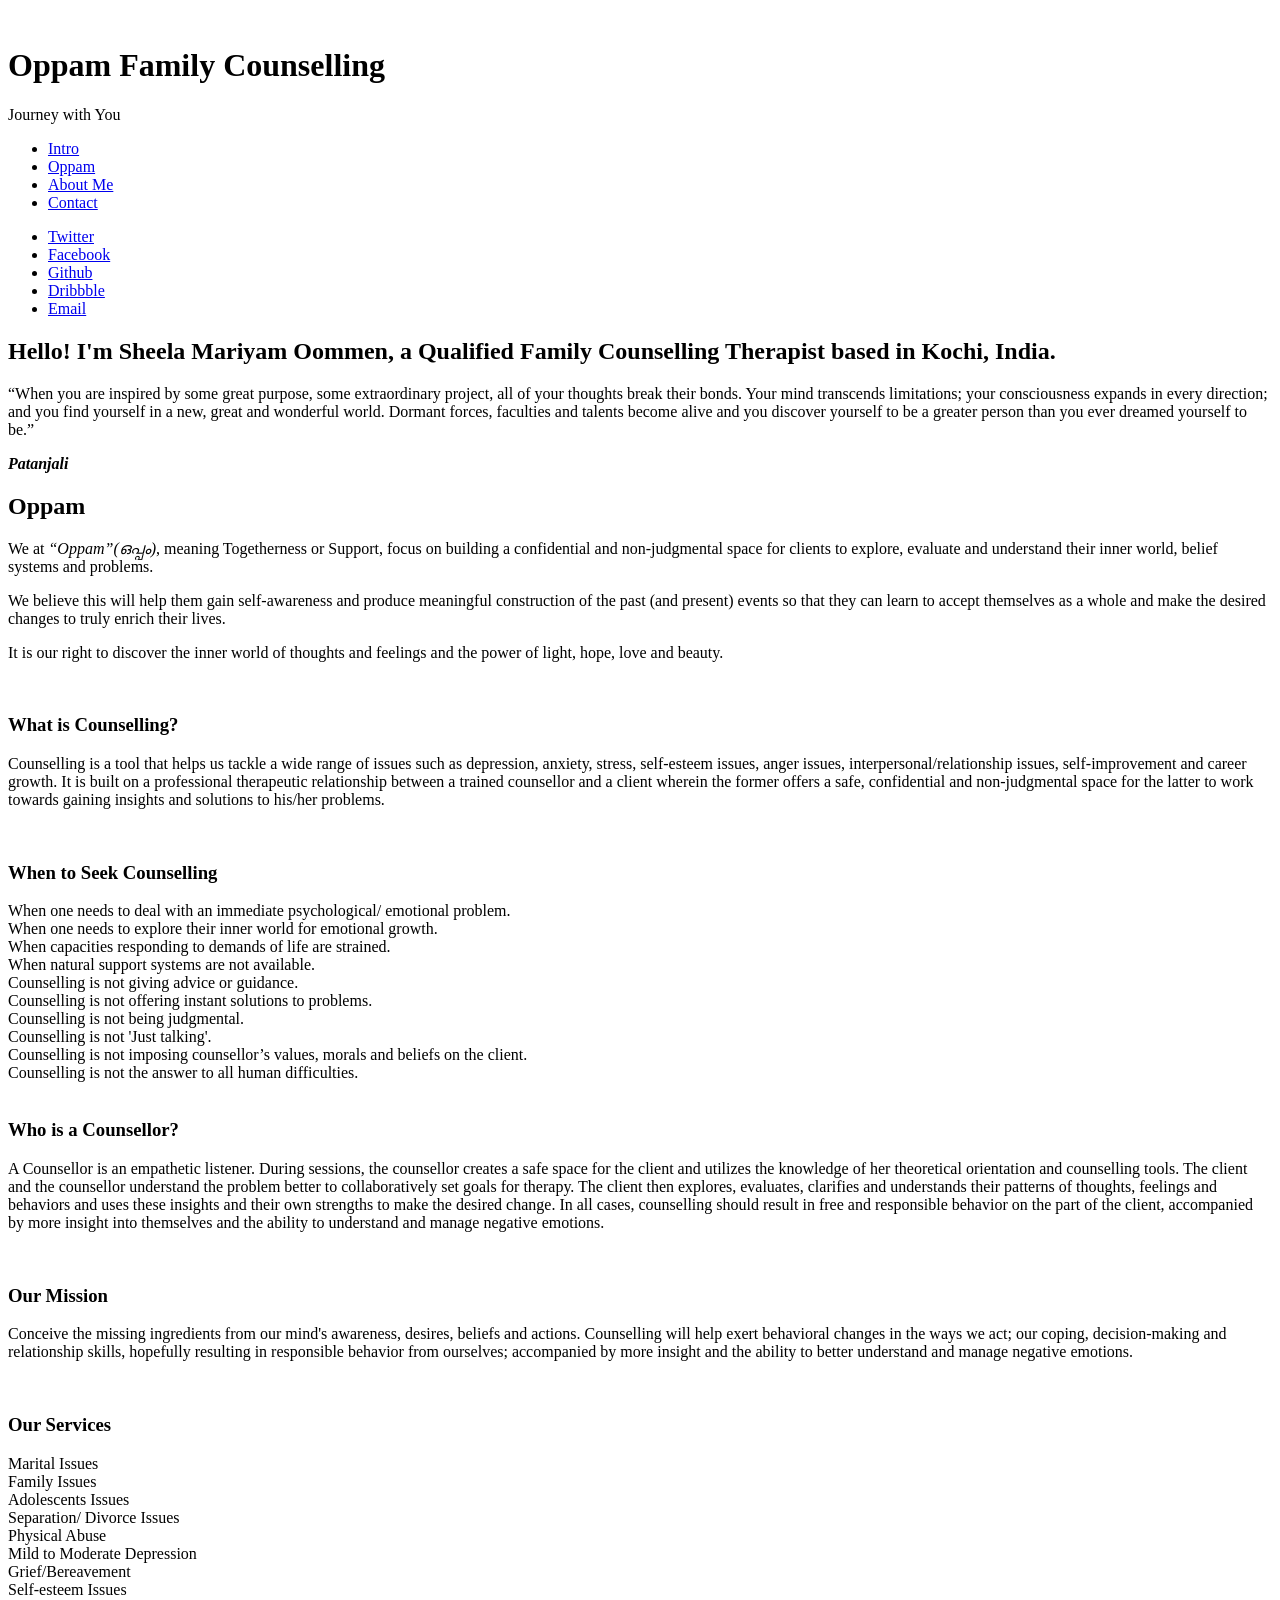
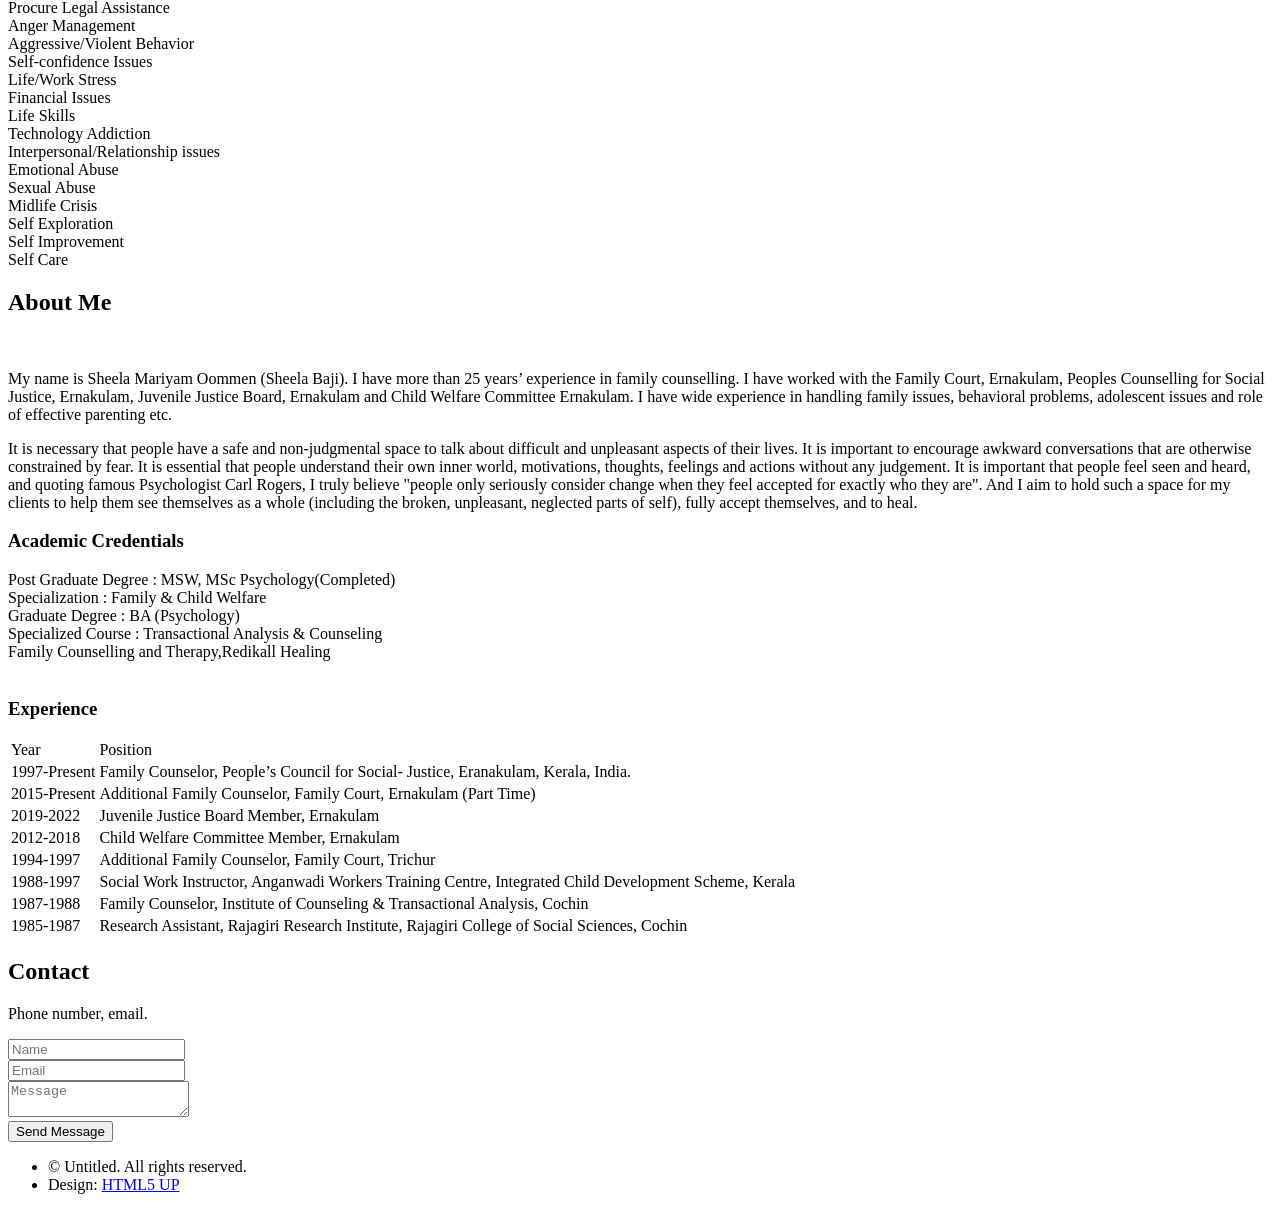
==== commit 2509bd4c: "Grammerly" ====
--- a/index.html
+++ b/index.html
@@ -1,6 +1,6 @@
 <!DOCTYPE HTML>
 <!--
-	Prologue by HTML5 UP
+	Made from Prologue by HTML5 UP
 	html5up.net | @ajlkn
 	Free for personal and commercial use under the CCA 3.0 license (html5up.net/license)
 -->
@@ -67,7 +67,7 @@
         <div class="container">
 
             <header>
-                <h2 class="alt">Hello! I'm <strong>Sheela Mariyam Oommen (Sheela Baji)</strong>, a
+                <h2 class="alt">Hello! I'm <strong>Sheela Mariyam Oommen</strong>, a
                     Qualified Family Counselling Therapist based in Kochi, India.</h2>
                 <p>“When you are inspired by some great purpose, some extraordinary project, all of
                     your thoughts break their bonds. Your mind transcends limitations; your
@@ -88,123 +88,138 @@
                 <h2>Oppam</h2>
             </header>
 
-            <p>We at “Oppam” meaning Togetherness, Support, focus on holding a confidential and non-
-                judgmental space for clients to explore, evaluate and understand their inner world,
-                belief systems and problems in order to gain self-awareness to produce meaningful
-                construction of the past (and present problems) to accept themselves as a whole to
-                make the desired change and truly enrich their lives. It is our right to discover
-                the inner world of thought, feeling and power of light, hope, love and beauty.
+            <p>We at <i>“Oppam”(ഒപ്പം)</i>, meaning Togetherness or Support, focus on building a
+                confidential and non-judgmental space for clients to explore, evaluate and
+                understand their inner world, belief systems and problems.</p>
+            <p>We believe this will help them gain self-awareness and produce meaningful
+                construction of the past (and present) events so that they can learn to accept
+                themselves as a whole and make the desired changes to truly enrich their lives.
             </p>
+            <p>It is our right to discover the inner world of thoughts and feelings and
+                the power of light, hope, love and beauty.
+            </p>
 
             <div class="row">
-                <div class="col-4 col-12-mobile">
-                    <article class="item">
-                        <a href="#" class="image fit"><img src="images/pic02.jpg" alt=""/></a>
-                        <header>
-                            <h3>Our Mission</h3>
-                        </header>
-                        <p>We “Oppam” make our mind to conceive the missing ingredient from
-                            awareness, desire, belief and action. Here the role of “Counselling”
-                            which help to change the behavior-overt changes in the ways we act, our
-                            coping skills, decision making skills and relationship skills. In
-                            nutshell counselling should result free and responsible behavior from
-                            ourself accompanied by more insight and ability to understand and better
-                            manage negative emotions.
+                <div class="col-6 col-12-mobile">
+                    <article class="item">
+                        <a href="#" class="image fit"><img src="images/pic03.jpg" alt=""/></a>
+                        <header>
+                            <h3>What is Counselling?</h3>
+                        </header>
+                        <p>Counselling is a tool that helps us tackle a wide range of issues such as
+                            depression, anxiety, stress, self-esteem issues, anger issues,
+                            interpersonal/relationship issues, self-improvement and career growth.
+                            It is built on a professional therapeutic relationship between a trained
+                            counsellor and a client wherein the former offers a safe, confidential
+                            and non-judgmental space for the latter to work towards gaining insights
+                            and solutions to his/her problems.
                         </p>
                     </article>
                     <article class="item">
-                        <a href="#" class="image fit"><img src="images/pic03.jpg" alt=""/></a>
-                        <header>
-                            <h3>What is Counselling?</h3>
-                        </header>
-                        <p>Counselling is an incredibly powerful tool that helps tackle a wide range
-                            of issues such as depression, anxiety, stress, self-esteem issues, anger
-                            issues. Counselling is an incredibly powerful tool that helps tackle a
-                            wide range of issues such as depression, anxiety, stress, self-esteem
-                            issues, anger issues, inter personal/ relationship issues,
-                            self-improvement and career growth., inter personal/ relationship
-                            issues, self-improvement and career growth. It is a professional
-                            relationship between a trained counsellor and a client wherein the
-                            former offers a safe, confidential and non-judgmental space for the
-                            latter to work towards gaining insights and solutions to his/her
-                            problems.
-                        </p>
-                        <p>It is an intense process that places importance on the quality of
-                            therapeutic relationship between the client and the counsellor, to be
-                            built on empathic understanding, respect, genuineness, non-judgmental
-                            atmosphere and positive regard.
-                        </p>
-                    </article>
-                </div>
-                <div class="col-4 col-12-mobile">
+                        <a href="#" class="image fit"><img src="images/pic05.jpg" alt=""/></a>
+                        <header>
+                            <h3>When to Seek Counselling</h3>
+                        </header>
+                        When one needs to deal with an immediate psychological/ emotional
+                        problem.<br/>
+                        When one needs to explore their inner world for emotional growth.<br/>
+                        When capacities responding to demands of life are strained.<br/>
+                        When natural support systems are not available.<br/>
+                        Counselling is not giving advice or guidance.<br/>
+                        Counselling is not offering instant solutions to problems.<br/>
+                        Counselling is not being judgmental.<br/>
+                        Counselling is not 'Just talking'.<br/>
+                        Counselling is not imposing counsellor’s values, morals and beliefs on the
+                        client.<br/>
+                        Counselling is not the answer to all human difficulties.<br/>
+                    </article>
                     <article class="item">
                         <a href="#" class="image fit"><img src="images/pic04.jpg" alt=""/></a>
                         <header>
                             <h3>Who is a Counsellor?</h3>
                         </header>
-                        <p>A Counsellor is an empathetic listener. During the sessions, the
+                        <p>A Counsellor is an empathetic listener. During sessions, the
                             counsellor creates a safe space for the client and utilizes the
-                            knowledge of her theoretical orientation and various counselling tools
-                            and techniques. The client and the counsellor understand the problem
+                            knowledge of her theoretical orientation and counselling tools.
+                            The client and the counsellor understand the problem
                             better to collaboratively set goals for therapy. The client then
-                            explores, evaluates, clarifies and understands his/ her patterns of
-                            thoughts, feelings and behaviors and uses these insights and in-built
+                            explores, evaluates, clarifies and understands their patterns of
+                            thoughts, feelings and behaviors and uses these insights and their own
                             strengths to make the desired change. In all cases, counselling should
                             result in free and responsible behavior on the part of the client,
-                            accompanied by more insight into him or herself and ability to
-                            understand and better manage negative emotions. The tools and techniques
-                            offered by the counsellor are also utilized by the client for the same.
-
+                            accompanied by more insight into themselves and the ability to
+                            understand and manage negative emotions.
                         </p>
                     </article>
-                    <article class="item">
-                        <a href="#" class="image fit"><img src="images/pic05.jpg" alt=""/></a>
-                        <header>
-                            <h3>When to Seek Counselling</h3>
-                        </header>
-                        When one needs to deal with an immediate psychological/ emotional
-                        problem<br/>
-                        When one needs to explore their inner world for emotional growth<br/>
-                        When capacities responding to demands of life are strained<br/>
-                        When natural support systems are not available<br/>
-                        What Counselling is not<br/>
-                        Giving advice or guidance<br/>
-                        Offering instant solutions to problems<br/>
-                        Being judgmental<br/>
-                        'Just talking'<br/>
-                        Imposing counsellor’s values, morals and beliefs on the client<br/>
-                        Answer to all human difficulties<br/>
-                    </article>
                 </div>
-                <div class="col-4 col-12-mobile">
+                <div class="col-6 col-12-mobile">
+                    <article class="item">
+                        <a href="#" class="image fit"><img src="images/pic02.jpg" alt=""/></a>
+                        <header>
+                            <h3>Our Mission</h3>
+                        </header>
+                        <p>Conceive the missing ingredients from our mind's awareness,
+                            desires, beliefs and actions. Counselling will help exert behavioral
+                            changes in
+                            the ways we act; our coping, decision-making and relationship skills,
+                            hopefully resulting in responsible behavior from ourselves; accompanied
+                            by more
+                            insight and the ability to better understand and manage negative
+                            emotions.
+                        </p>
+                    </article>
                     <article class="item">
                         <a href="#" class="image fit"><img src="images/pic04.jpg" alt=""/></a>
                         <header>
-                            <h3>Our Services?</h3>
-                        </header>
-                        Marital issues<br/>
-                        Family issues<br/>
-                        Adolescents Issues<br/>
-                        Separation/ Divorce issues<br/>
-                        Physical abuse<br/>
-                        Mild to Moderate Depression<br/>
-                        Grief/ Bereavement<br/>
-                        Self-esteem issues<br/>
-                        Help to get legal assistance<br/>
-                        Anger issues/ management<br/>
-                        Aggressive/ Violent behavior<br/>
-                        Self-confidence issues<br/>
-                        Life/ Work Stress<br/>
-                        Financial issues<br/>
-                        Midlife crisis<br/>
-                        Life Skills<br/>
-                        Technology addiction<br/>
-                        Interpersonal/ Relationship issues<br/>
-                        Emotional abuse<br/>
-                        Sexual abuse<br/>
-                        Self-exploration<br/>
-                        Self-improvement<br/>
-                        Self-care<br/>
+                            <h3>Our Services</h3>
+                        </header>
+                        <div class="container">
+                            <div class="row">
+                                <div class="col-sm">Marital Issues</div>
+                                <div class="col-sm">Family Issues</div>
+                            </div>
+                            <div class="row">
+                                <div class="col-sm">Adolescents Issues</div>
+                                <div class="col-sm">Separation/ Divorce Issues</div>
+                            </div>
+                            <div class="row">
+                                <div class="col-sm">Physical Abuse</div>
+                                <div class="col-sm">Mild to Moderate Depression</div>
+                            </div>
+                            <div class="row">
+                                <div class="col-sm">Grief/Bereavement</div>
+                                <div class="col-sm">Self-esteem Issues</div>
+                            </div>
+                            <div class="row">
+                                <div class="col-sm">Procure Legal Assistance</div>
+                                <div class="col-sm">Anger Management</div>
+                            </div>
+                            <div class="row">
+                                <div class="col-sm">Aggressive/Violent Behavior</div>
+                                <div class="col-sm">Self-confidence Issues</div>
+                            </div>
+                            <div class="row">
+                                <div class="col-sm">Life/Work Stress</div>
+                                <div class="col-sm">Financial Issues</div>
+                                <div class="col-sm">Life Skills</div>
+                            </div>
+                            <div class="row">
+                                <div class="col-sm">Technology Addiction</div>
+                                <div class="col-sm">Interpersonal/Relationship issues</div>
+                            </div>
+                            <div class="row">
+                                <div class="col-sm">Emotional Abuse</div>
+                                <div class="col-sm">Sexual Abuse</div>
+                                <div class="col-sm">Midlife Crisis</div>
+                            </div>
+                            <div class="row">
+                                <div class="col-sm">Self Exploration</div>
+                                <div class="col-sm">Self Improvement</div>
+                                <div class="col-sm">Self Care</div>
+                            </div>
+                            <div class="row">
+                            </div>
+                        </div>
                     </article>
                 </div>
             </div>
@@ -222,9 +237,10 @@
 
             <a href="#" class="image featured"><img src="images/pic08.jpg" alt=""/></a>
 
-            <p>I have more than 25 years’ experience in family counselling. Among that I have worked
-                with Family Court, Ernakulam, Peoples Counselling for Social Justice, Ernakulam and
-                Juvenile Justice Board, Ernakulam and Child Welfare Committee Ernakulam. I have wide
+            <p>My name is Sheela Mariyam Oommen (Sheela Baji). I have more than 25 years’ experience
+                in family counselling. I have worked with the Family Court, Ernakulam,
+                Peoples Counselling for Social Justice, Ernakulam, Juvenile Justice Board, Ernakulam
+                and Child Welfare Committee Ernakulam. I have wide
                 experience in handling family issues, behavioral problems, adolescent issues and
                 role of effective parenting etc.</p>
 
@@ -238,39 +254,70 @@
                 space for my clients to help them see themselves as a whole (including the broken,
                 unpleasant, neglected parts of self), fully accept themselves, and to heal.</p>
 
-            SCHOLASTIC RECORD<br />
-
-            Post Graduate Degree : MSW, MSc Psychology<br />
-            Specialization : Family & Child Welfare<br />
-            Graduate Degree : BA (Psychology)<br />
-            Specialized Course : Transactional Analysis & Counseling,<br />
-            Family Counselling and Therapy,<br />
-            Redikall Healing<br />
-
-
-            WORK EXPERIENCE<br />
-
-            <p>1997 onwards i) Family Counselor, People’s Council for Social-
-            Justice , Eranakulam, Kerala, India.
-            2015 onwards ii) Additional Family Counselor, Family Court, Ernakulam
-            (Part Time)</p>
-
-            2019-2022 iii) Juvenile Justice Board Member, Ernakulam<br />
-
-            2012-2018 iv) Child Welfare Committee Member, Ernakulam<br />
-
-            1994-1997 v) Additional Family Counselor, Family Court ,Trichur<br />
-
-            <p>1988-1997 vi) Social Work Instructor, Anganwadi Workers
-            Training Centre, Integrated Child Development
-            Scheme, Kerala Region.</p>
-
-            <p>1987-1988 vii) Family Counselor, Institute of Counseling &
-            Transactional Analysis, Cochin</p>
-
-
-            <p>1985-1987 i) Research Assistant ,Rajagiri Research Institute,
-            Rajagiri College of Social Sciences,Cochin.</p>
+            <header>
+                <h3>Academic Credentials</h3>
+            </header>
+            <article>
+            Post Graduate Degree : MSW, MSc Psychology(Completed)<br/>
+            Specialization : Family & Child Welfare<br/>
+            Graduate Degree : BA (Psychology)<br/>
+            Specialized Course : Transactional Analysis & Counseling<br/>
+            Family Counselling and Therapy,Redikall Healing<br/><br/>
+            </article>
+
+            <header>
+                <h3>Experience</h3>
+            </header>
+            <table>
+                <tr>
+                    <td>Year</td>
+                    <td>Position</td>
+                </tr>
+                <tr>
+                    <td>1997-Present</td>
+                    <td>Family Counselor, People’s Council for Social-
+                        Justice, Eranakulam, Kerala, India.
+                    </td>
+                </tr>
+                <tr>
+                    <td>2015-Present</td>
+                    <td>Additional Family Counselor, Family Court, Ernakulam
+                        (Part Time)
+                    </td>
+                </tr>
+                <tr>
+                    <td>2019-2022</td>
+                    <td>Juvenile Justice Board Member, Ernakulam</td>
+                </tr>
+                <tr>
+                    <td>2012-2018</td>
+                    <td>Child Welfare Committee Member, Ernakulam</td>
+                </tr>
+                <tr>
+                    <td>1994-1997</td>
+                    <td>Additional Family Counselor, Family Court, Trichur</td>
+                </tr>
+                <tr>
+                    <td>1988-1997</td>
+                    <td>Social Work Instructor, Anganwadi Workers
+                        Training Centre, Integrated Child Development
+                        Scheme, Kerala
+                    </td>
+                </tr>
+                <tr>
+                    <td>1987-1988</td>
+                    <td>Family Counselor, Institute of Counseling &
+                        Transactional Analysis, Cochin
+                    </td>
+                </tr>
+                <tr>
+                    <td>1985-1987</td>
+                    <td>Research Assistant, Rajagiri Research Institute,
+                        Rajagiri College of Social Sciences, Cochin
+                    </td>
+                </tr>
+            </table>
+
 
         </div>
     </section>
@@ -285,11 +332,12 @@
 
             <p>Phone number, email.</p>
 
-            <form method="post" action="#">
+            <form method="POST" action="https://formspree.io/f/xwkyqvjz">
                 <div class="row">
+                    <input type="hidden" name="_subject" value="Contact request from Oppam"/>
                     <div class="col-6 col-12-mobile"><input type="text" name="name"
                                                             placeholder="Name"/></div>
-                    <div class="col-6 col-12-mobile"><input type="text" name="email"
+                    <div class="col-6 col-12-mobile"><input type="email" name="replyto"
                                                             placeholder="Email"/></div>
                     <div class="col-12">
                         <textarea name="message" placeholder="Message"></textarea>
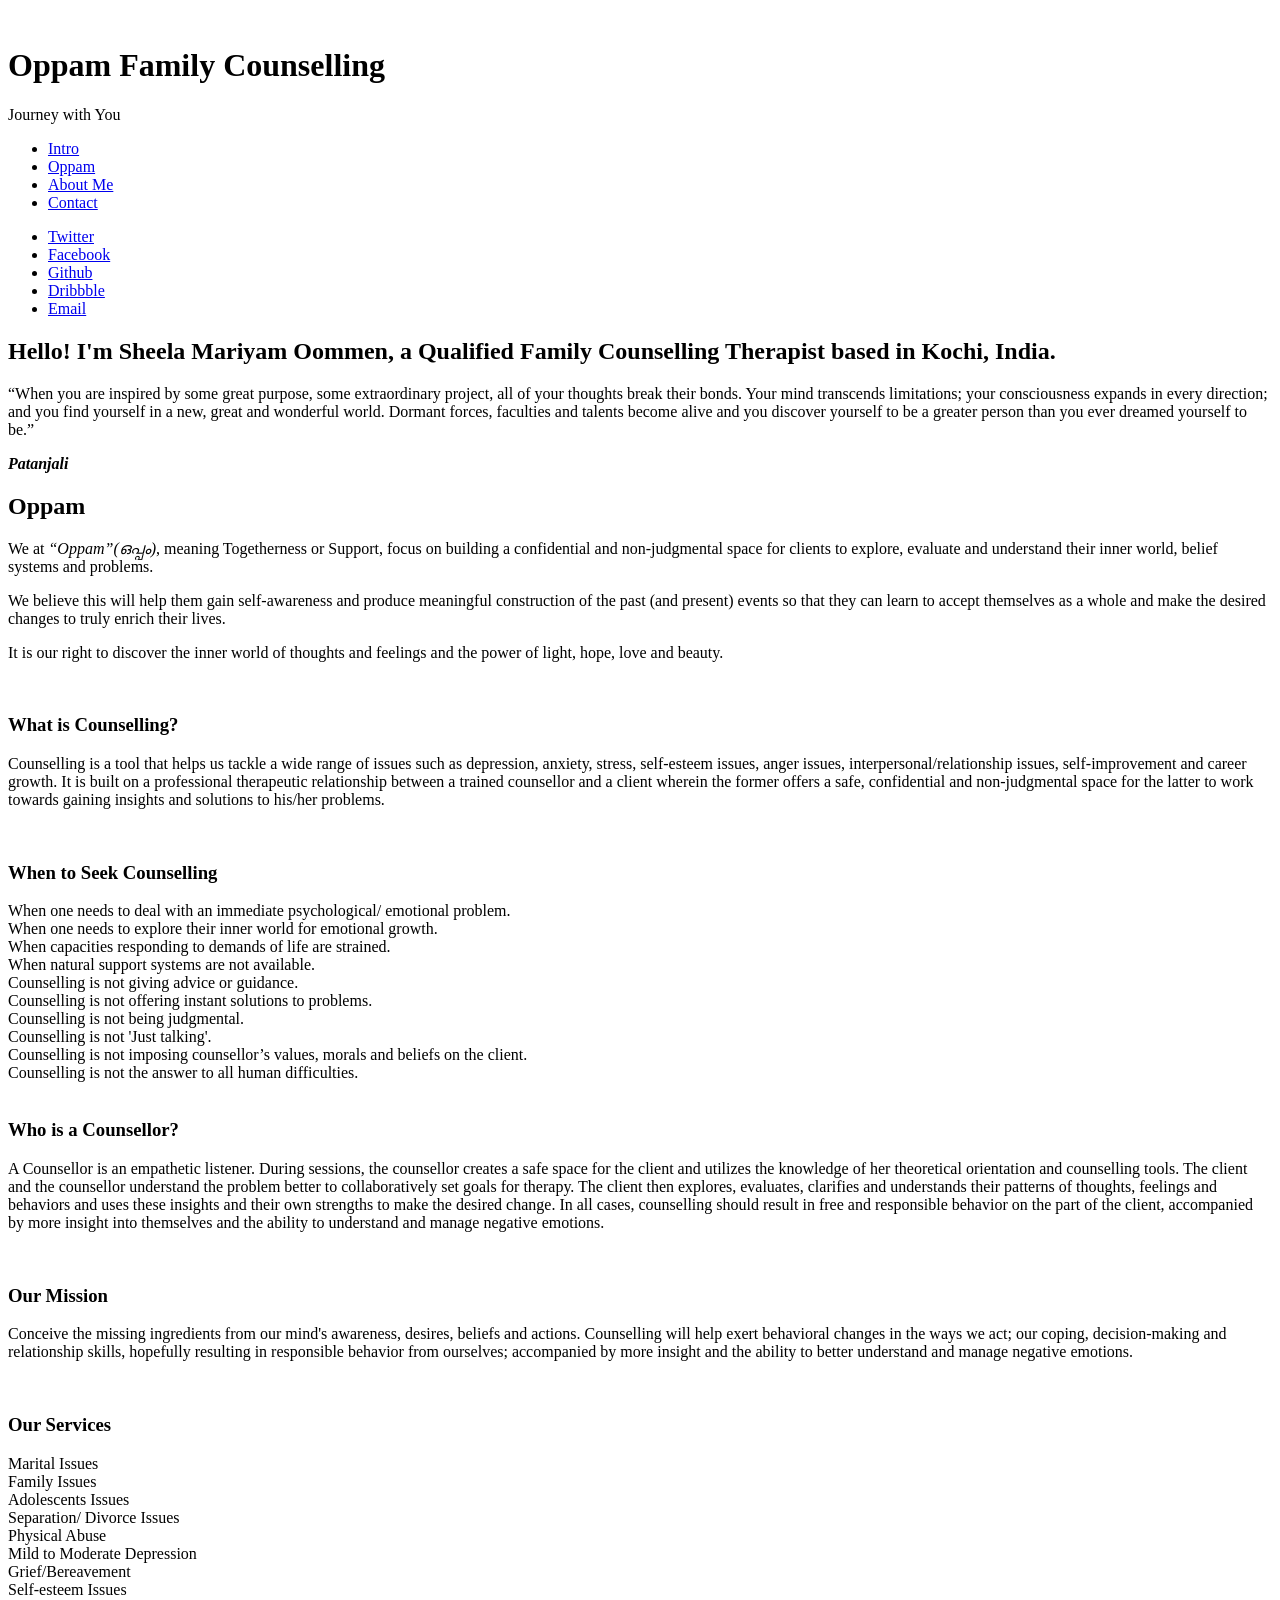
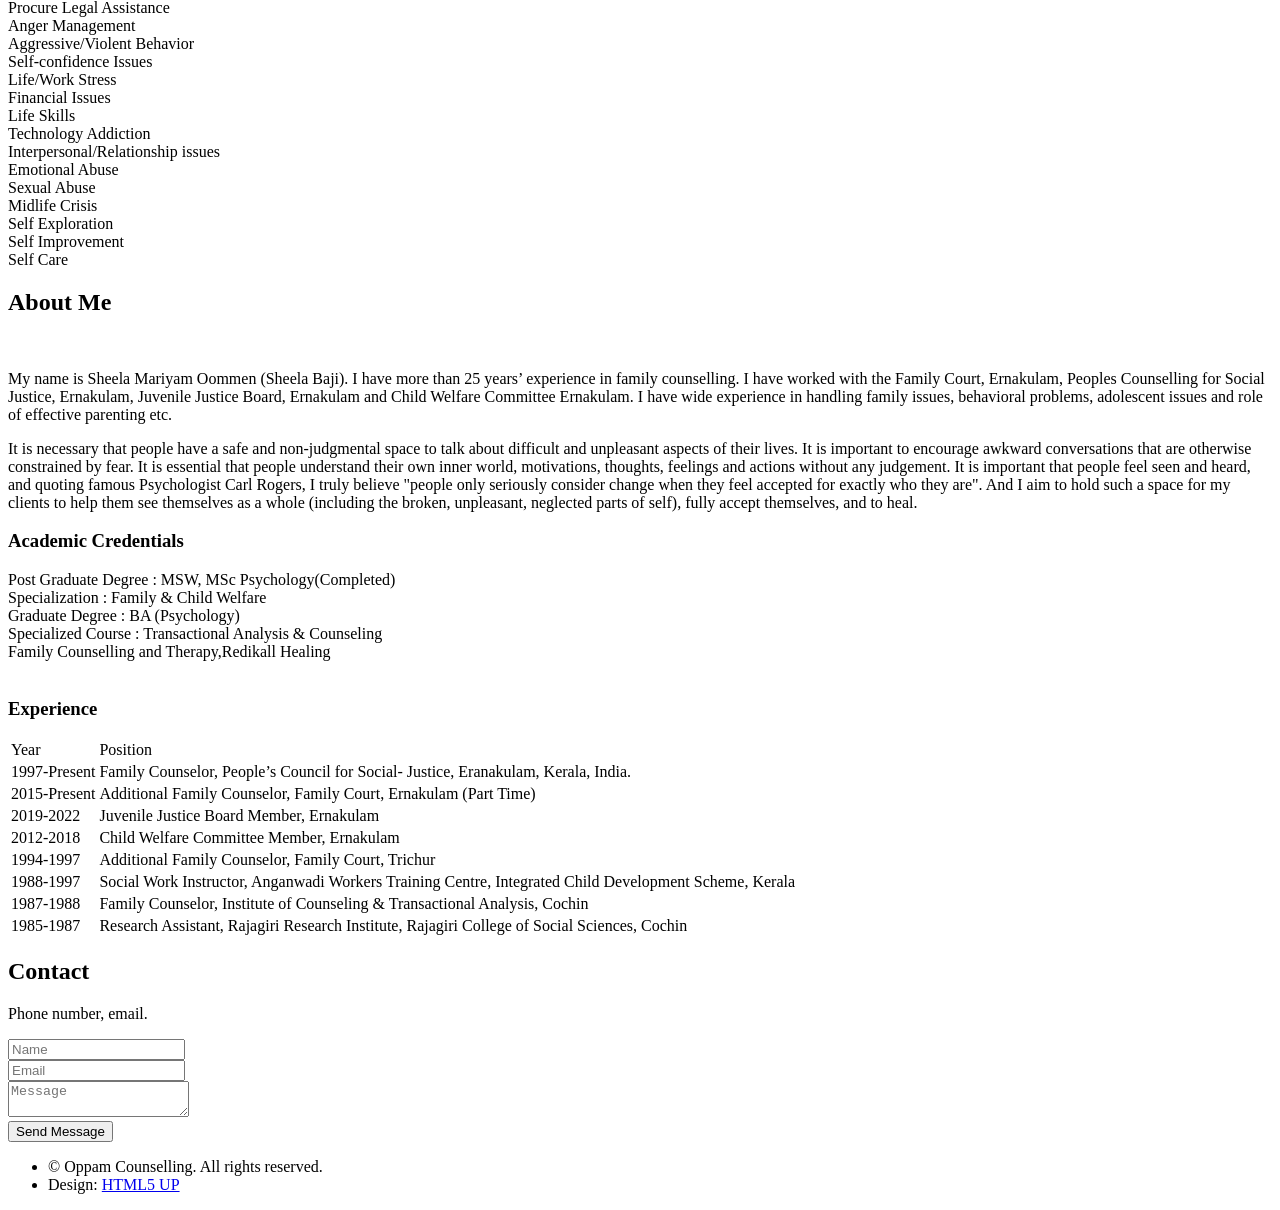
==== commit ee991cdd: "Hotel? Trivago" ====
--- a/index.html
+++ b/index.html
@@ -358,7 +358,7 @@
 
     <!-- Copyright -->
     <ul class="copyright">
-        <li>&copy; Untitled. All rights reserved.</li>
+        <li>&copy; Oppam Counselling. All rights reserved.</li>
         <li>Design: <a href="http://html5up.net">HTML5 UP</a></li>
     </ul>
 
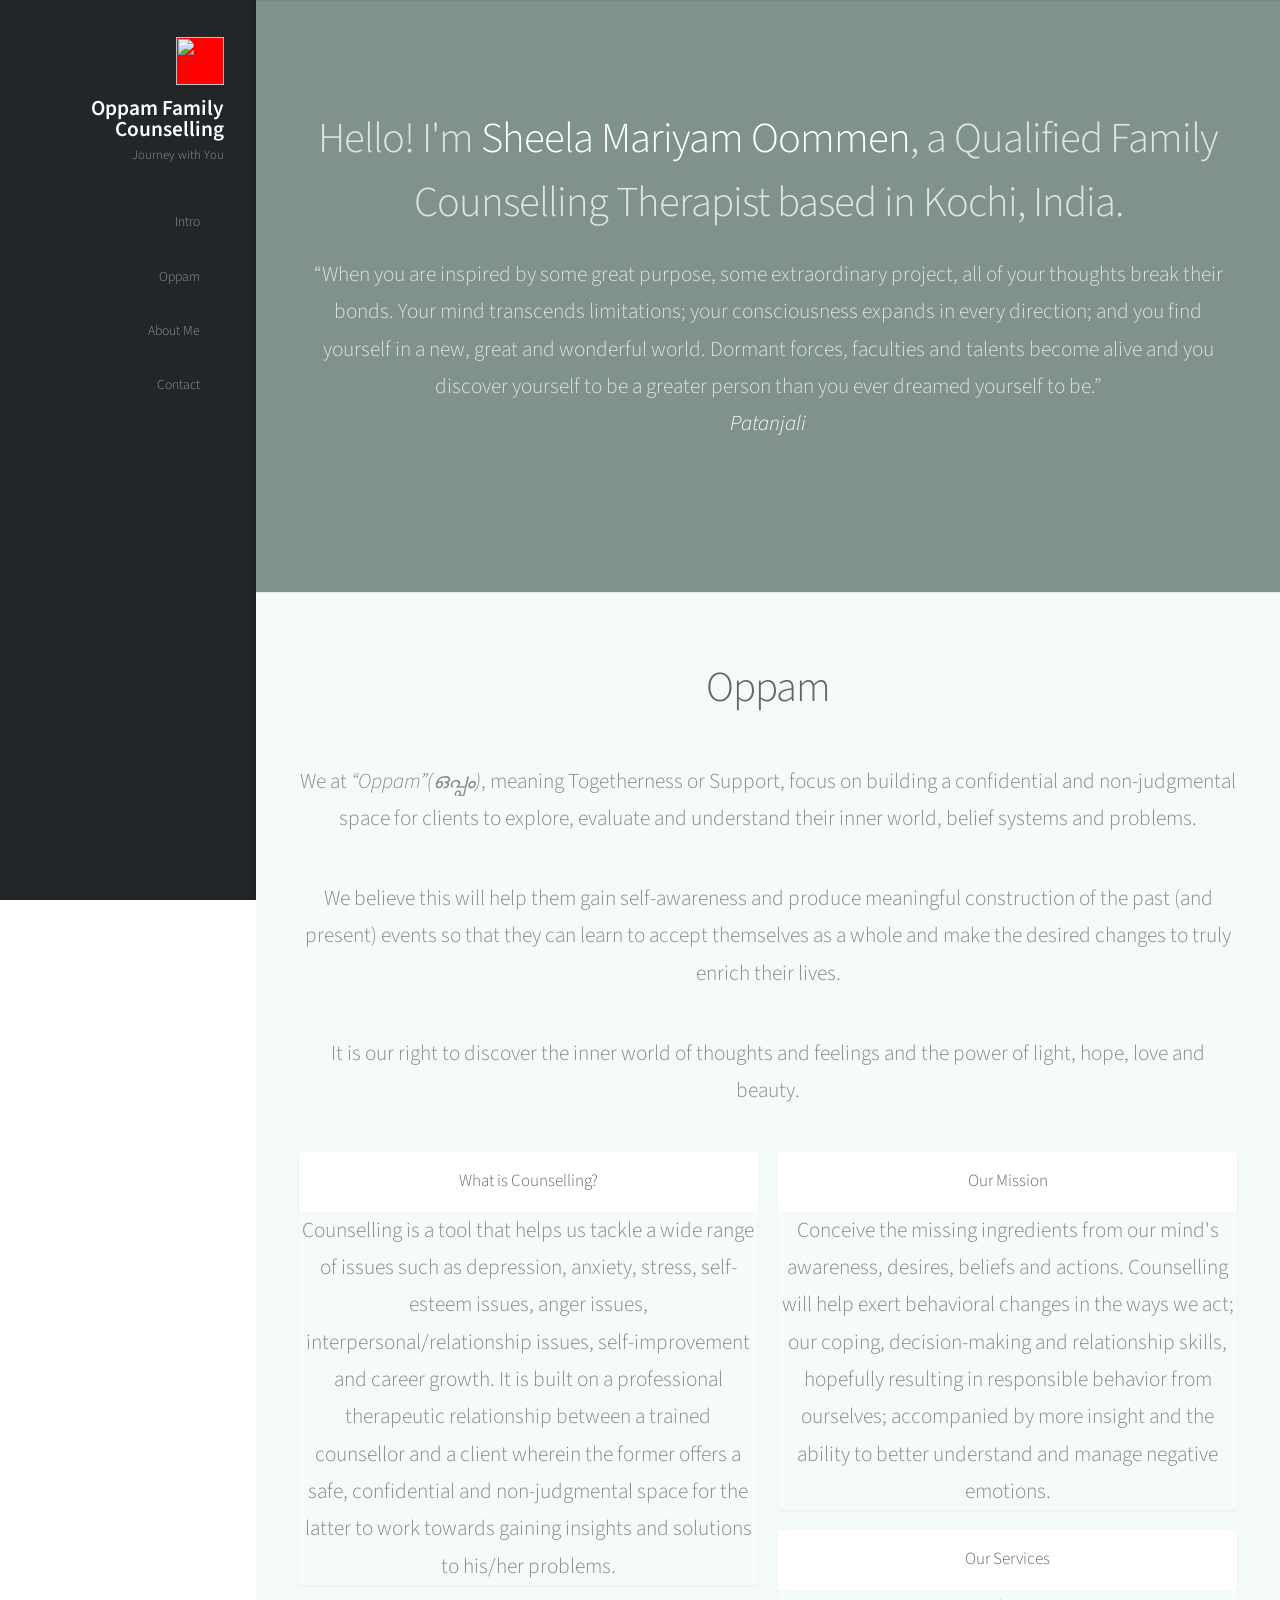
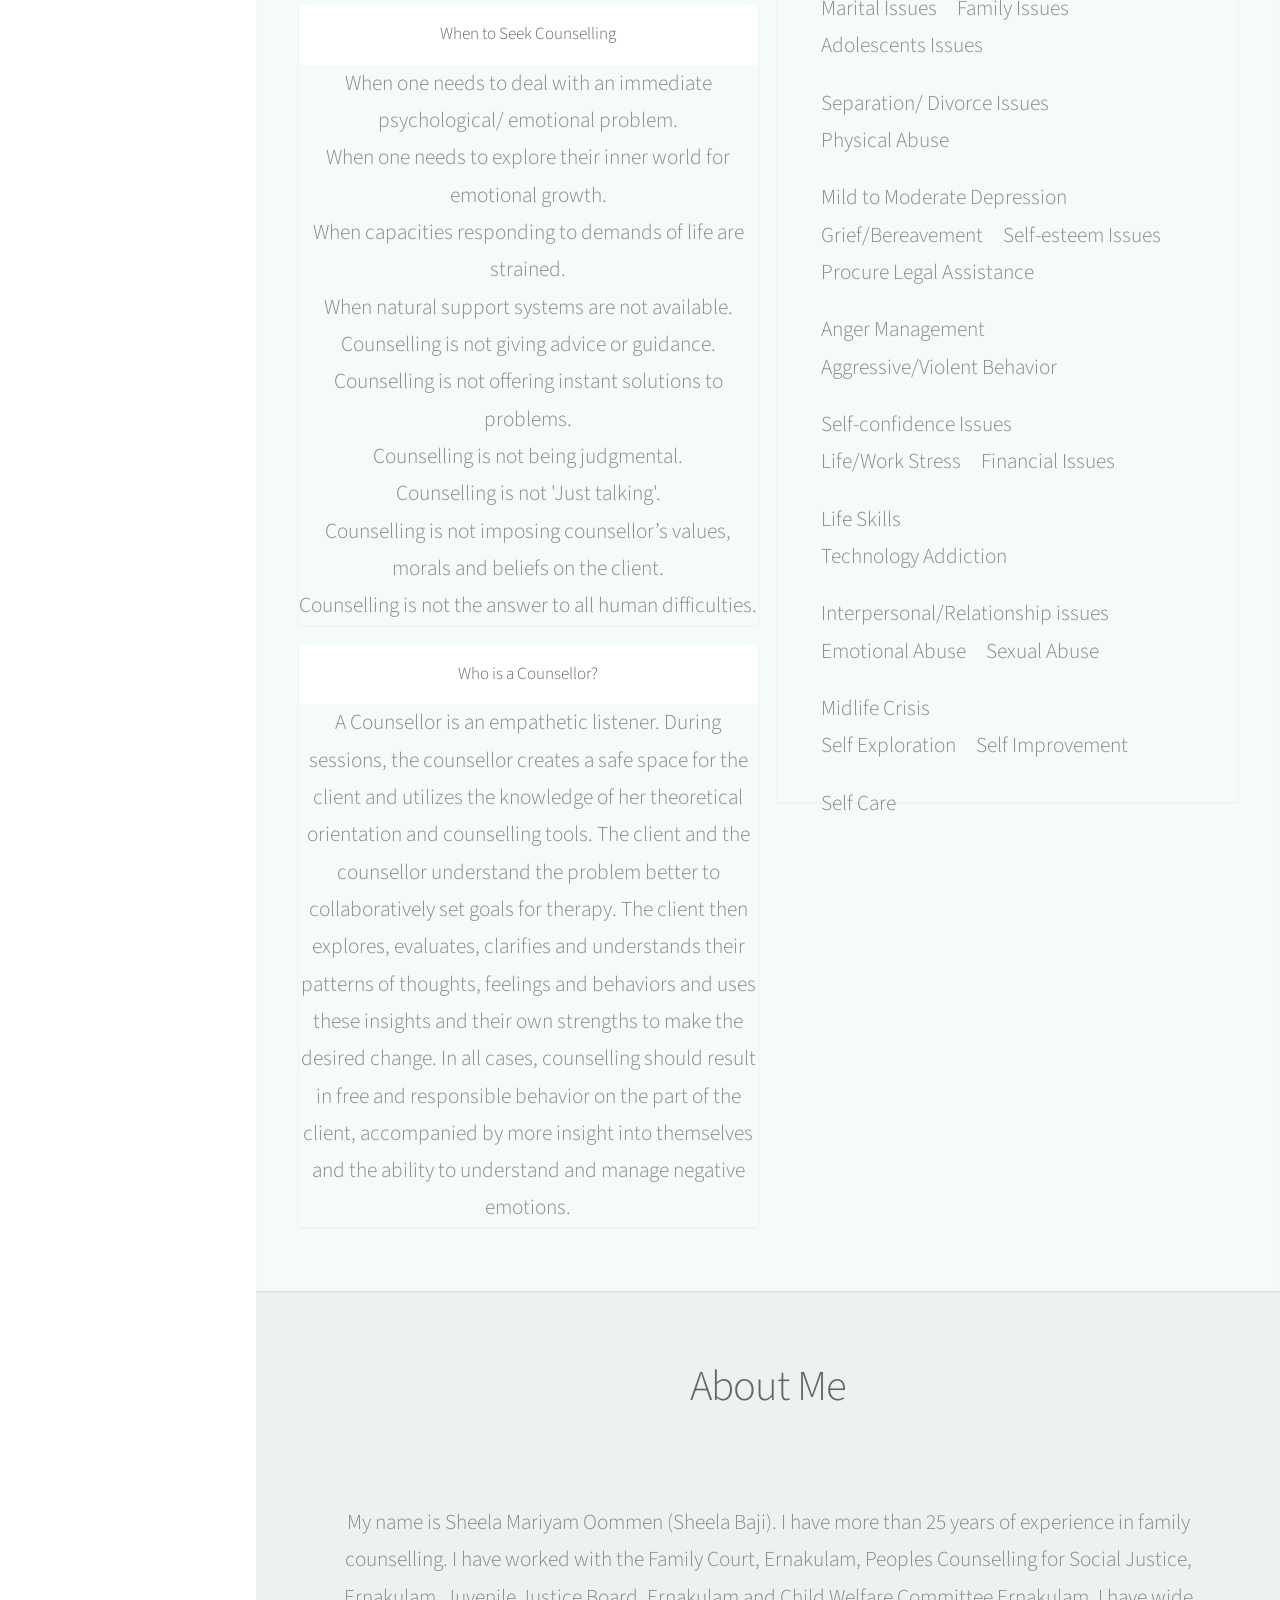
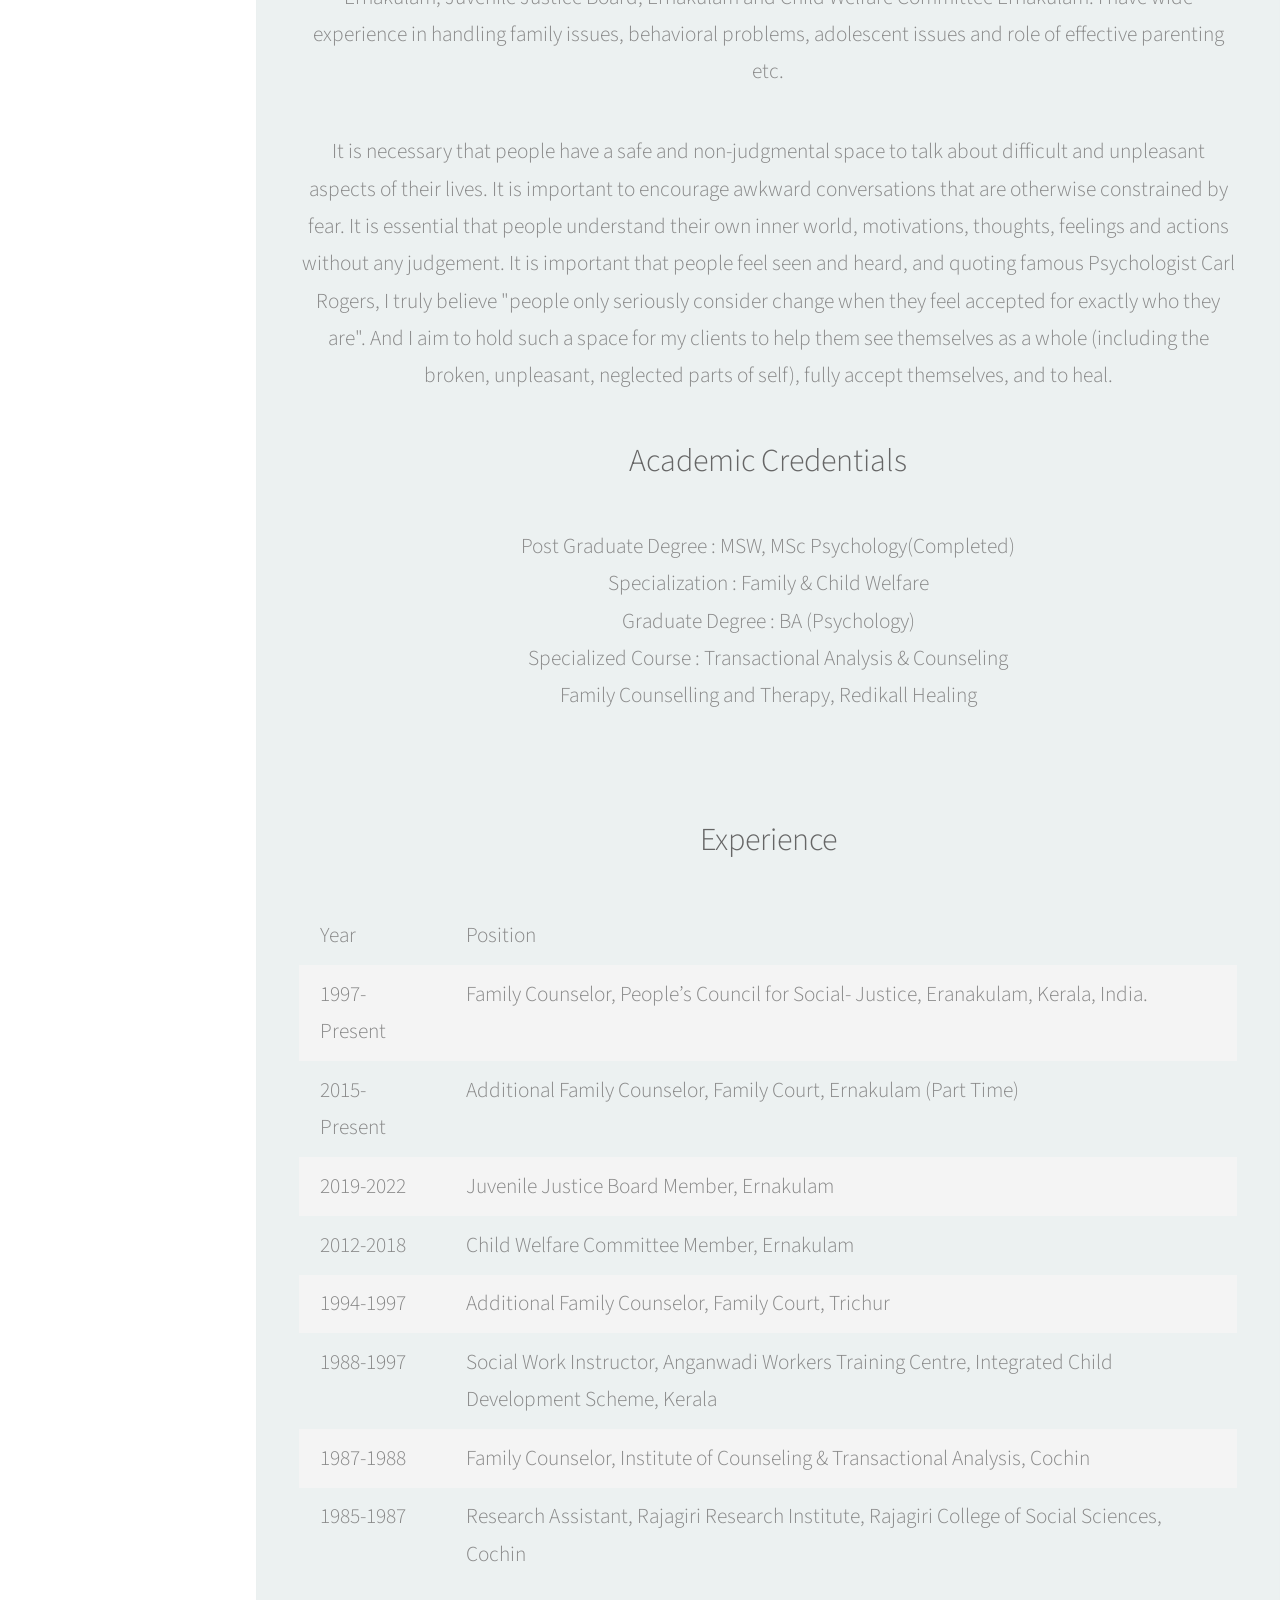
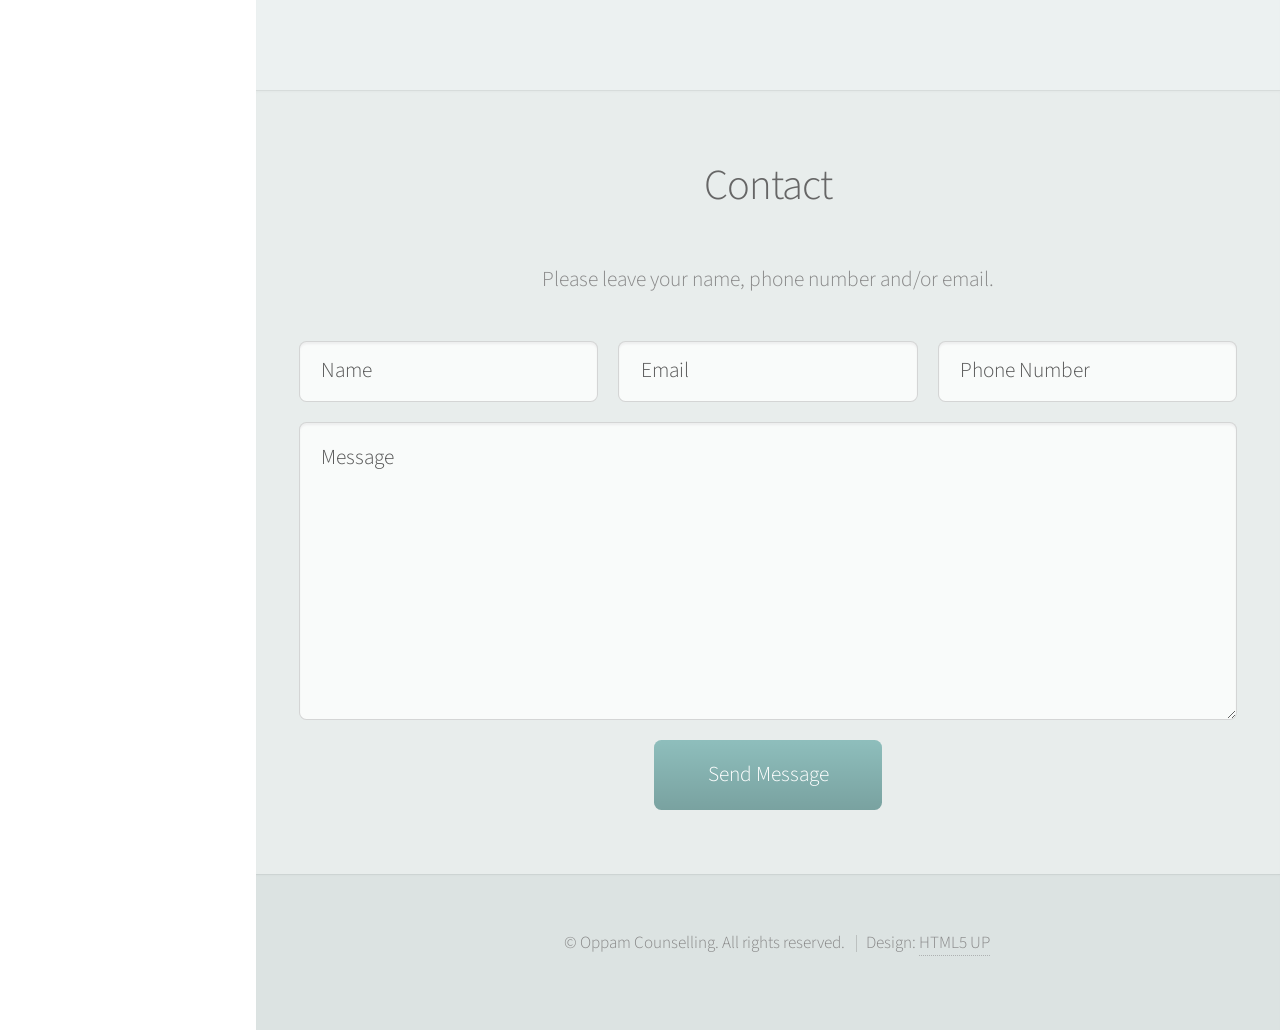
==== commit 21a0e627: "Thats not a knife" ====
--- a/index.html
+++ b/index.html
@@ -160,12 +160,10 @@
                         </header>
                         <p>Conceive the missing ingredients from our mind's awareness,
                             desires, beliefs and actions. Counselling will help exert behavioral
-                            changes in
-                            the ways we act; our coping, decision-making and relationship skills,
-                            hopefully resulting in responsible behavior from ourselves; accompanied
-                            by more
-                            insight and the ability to better understand and manage negative
-                            emotions.
+                            changes in the ways we act; our coping, decision-making and relationship
+                            skills, hopefully resulting in responsible behavior from ourselves;
+                            accompanied by more insight and the ability to better understand and
+                            manage negative emotions.
                         </p>
                     </article>
                     <article class="item">
@@ -237,7 +235,7 @@
 
             <a href="#" class="image featured"><img src="images/pic08.jpg" alt=""/></a>
 
-            <p>My name is Sheela Mariyam Oommen (Sheela Baji). I have more than 25 years’ experience
+            <p>My name is Sheela Mariyam Oommen (Sheela Baji). I have more than 25 years of experience
                 in family counselling. I have worked with the Family Court, Ernakulam,
                 Peoples Counselling for Social Justice, Ernakulam, Juvenile Justice Board, Ernakulam
                 and Child Welfare Committee Ernakulam. I have wide
@@ -262,7 +260,7 @@
             Specialization : Family & Child Welfare<br/>
             Graduate Degree : BA (Psychology)<br/>
             Specialized Course : Transactional Analysis & Counseling<br/>
-            Family Counselling and Therapy,Redikall Healing<br/><br/>
+            Family Counselling and Therapy, Redikall Healing<br/><br/>
             </article>
 
             <header>
@@ -330,15 +328,17 @@
                 <h2>Contact</h2>
             </header>
 
-            <p>Phone number, email.</p>
+            <p>Please leave your name, phone number and/or email.</p>
 
             <form method="POST" action="https://formspree.io/f/xwkyqvjz">
                 <div class="row">
                     <input type="hidden" name="_subject" value="Contact request from Oppam"/>
-                    <div class="col-6 col-12-mobile"><input type="text" name="name"
-                                                            placeholder="Name"/></div>
-                    <div class="col-6 col-12-mobile"><input type="email" name="replyto"
-                                                            placeholder="Email"/></div>
+                    <div class="col-4 col-12-mobile"><input type="text" name="name"
+                                                            placeholder="Name" required/></div>
+                    <div class="col-4 col-12-mobile"><input type="email" name="replyto"
+                                                            placeholder="Email" required/></div>
+                    <div class="col-4 col-12-mobile"><input type="tel" name="tel"
+                                                            placeholder="Phone Number"/></div>
                     <div class="col-12">
                         <textarea name="message" placeholder="Message"></textarea>
                     </div>
--- a/assets/css/main.css
+++ b/assets/css/main.css
@@ -1843,6 +1843,7 @@
 
 	form input[type="text"],
 	form input[type="email"],
+	form input[type="tel"],
 	form input[type="password"],
 	form select,
 	form textarea {
@@ -1866,6 +1867,7 @@
 
 		form input[type="text"]:focus,
 		form input[type="email"]:focus,
+		form input[type="tel"]:focus,
 		form input[type="password"]:focus,
 		form select:focus,
 		form textarea:focus {
@@ -1875,6 +1877,7 @@
 
 	form input[type="text"],
 	form input[type="email"],
+	form input[type="tel"],
 	form input[type="password"],
 	form select {
 		line-height: 1.25em;
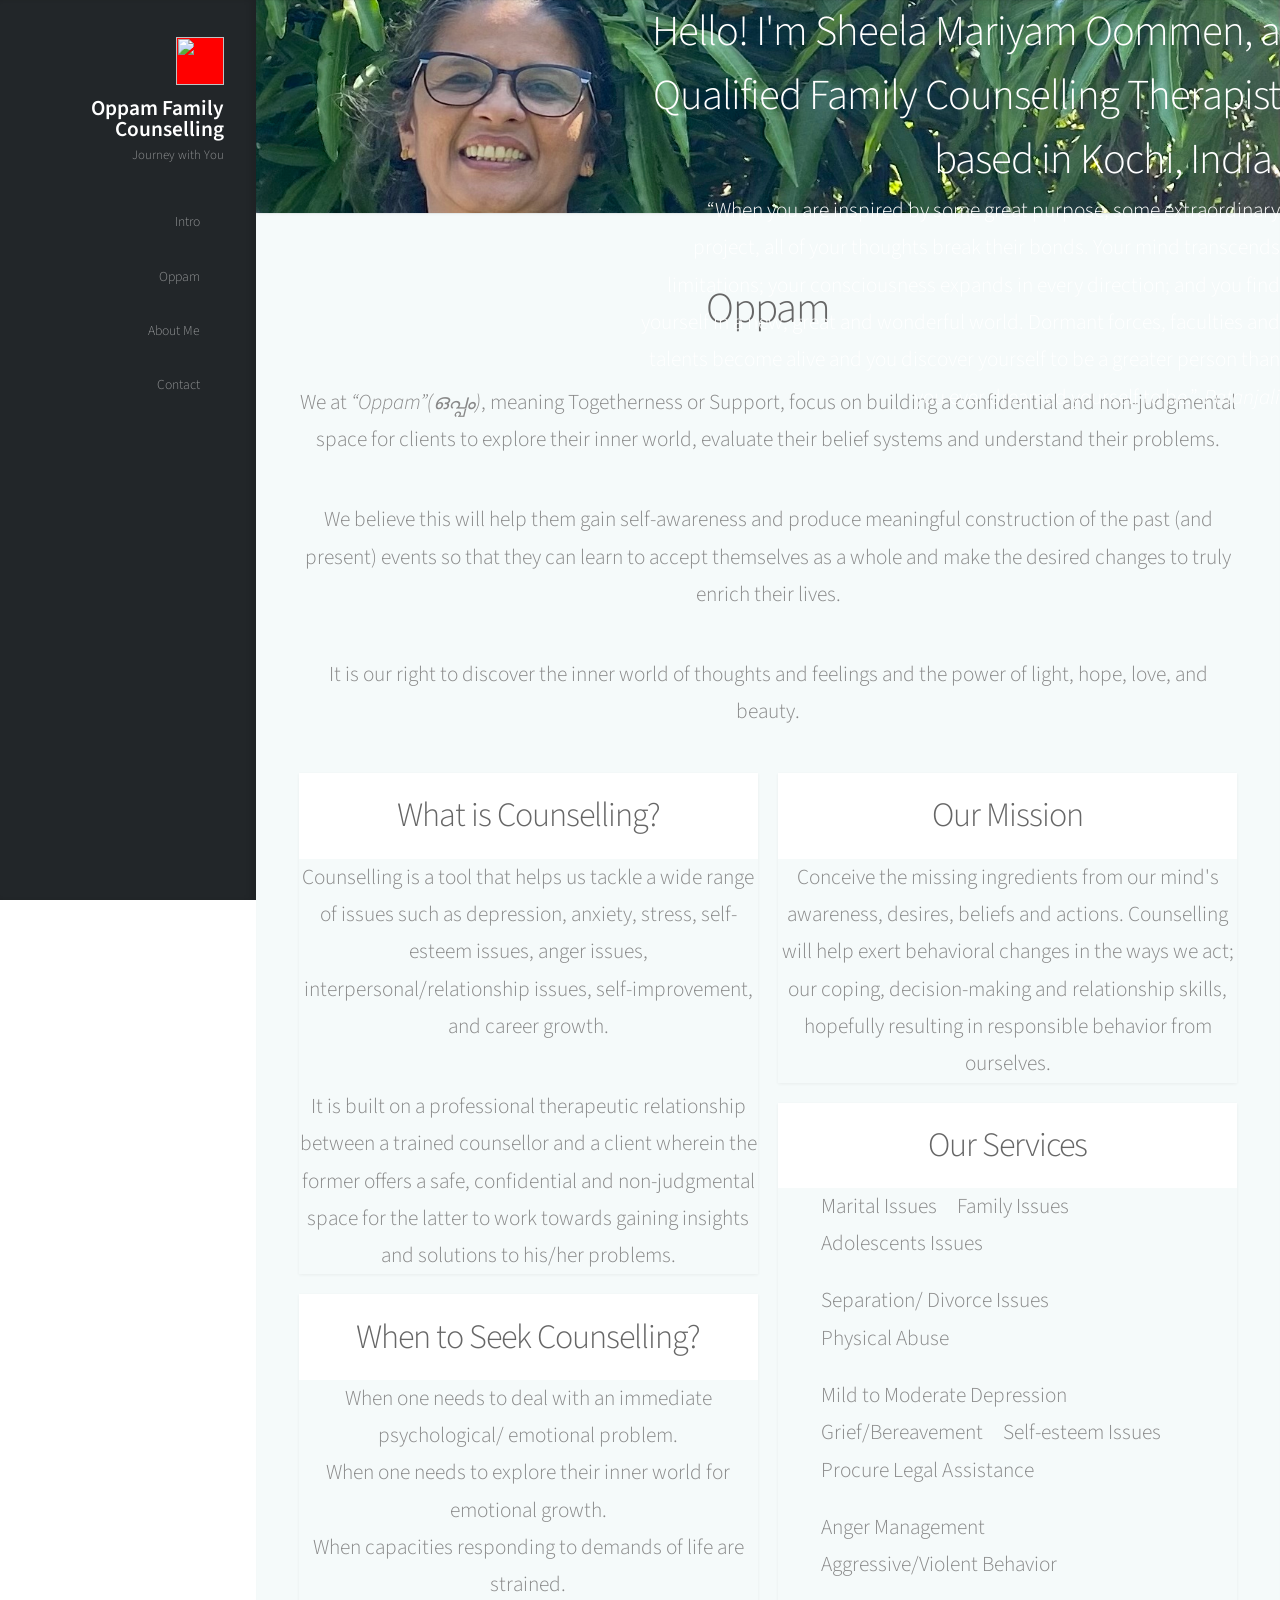
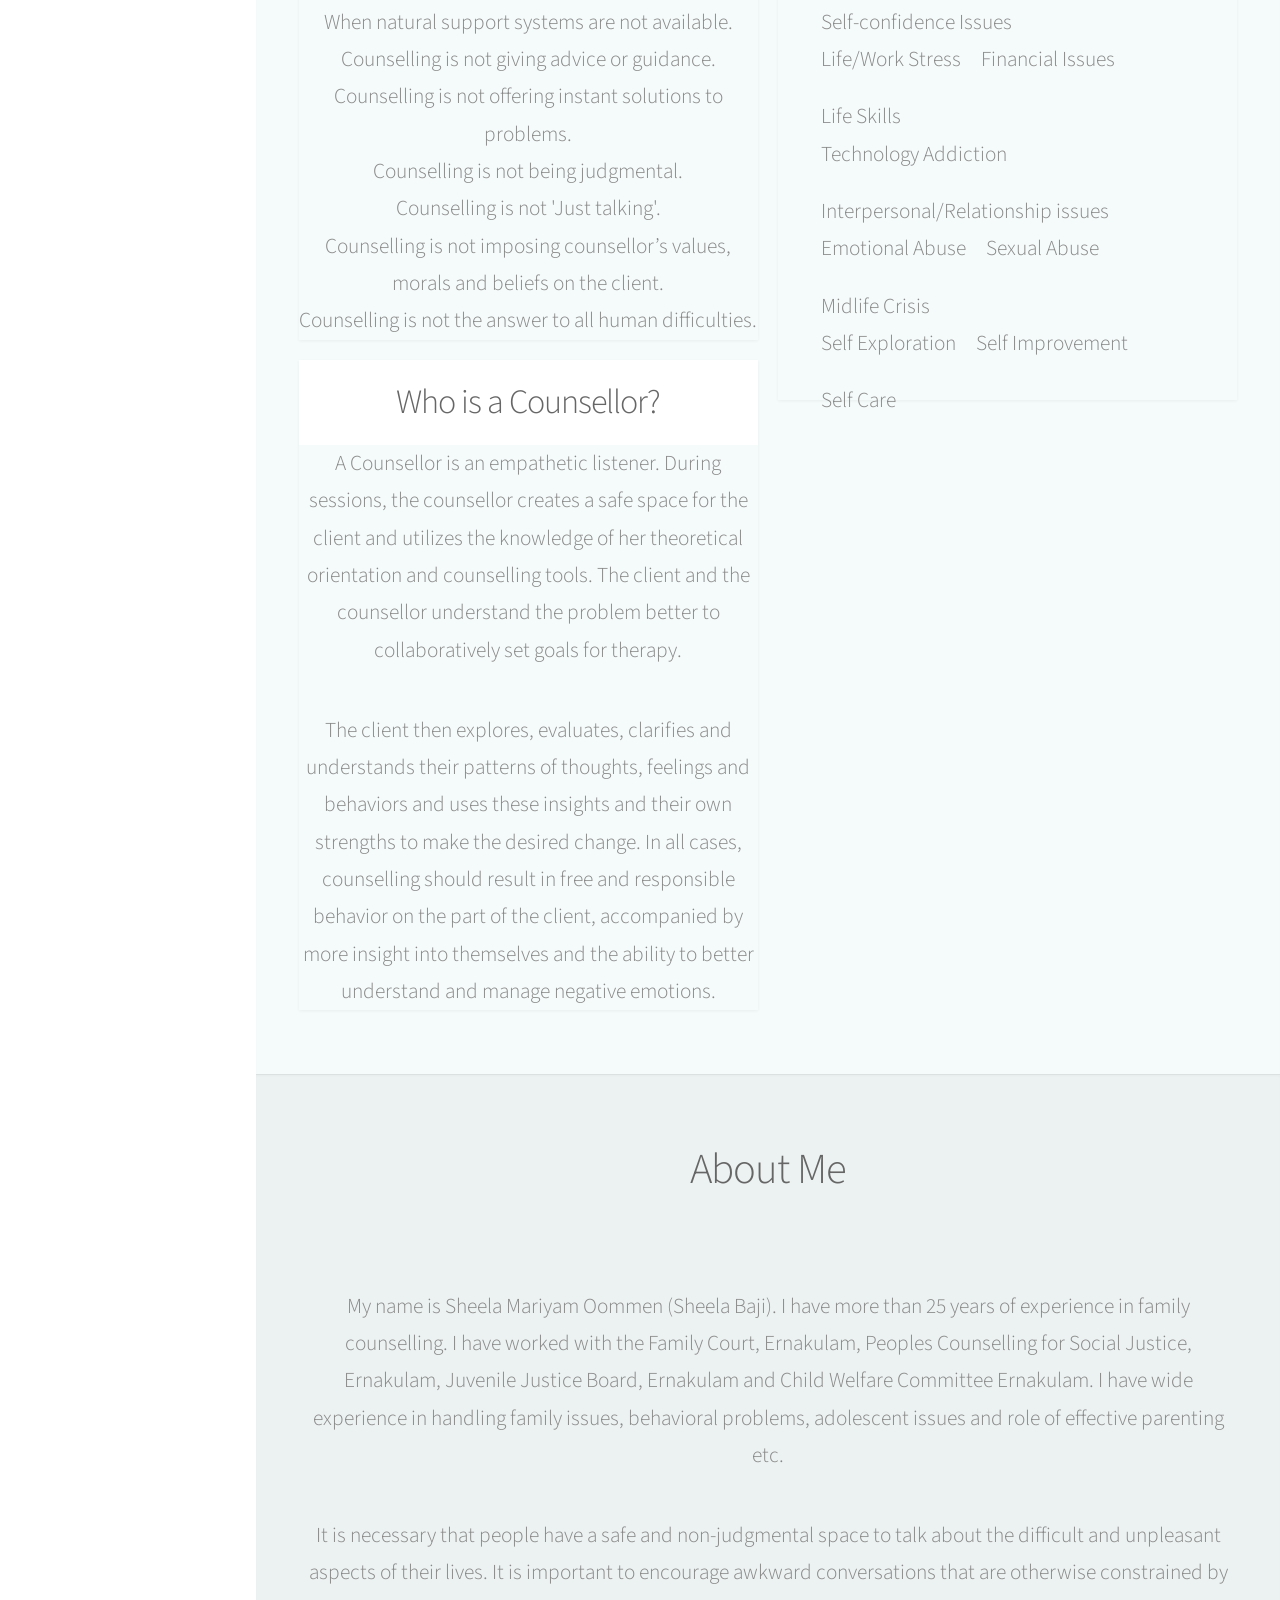
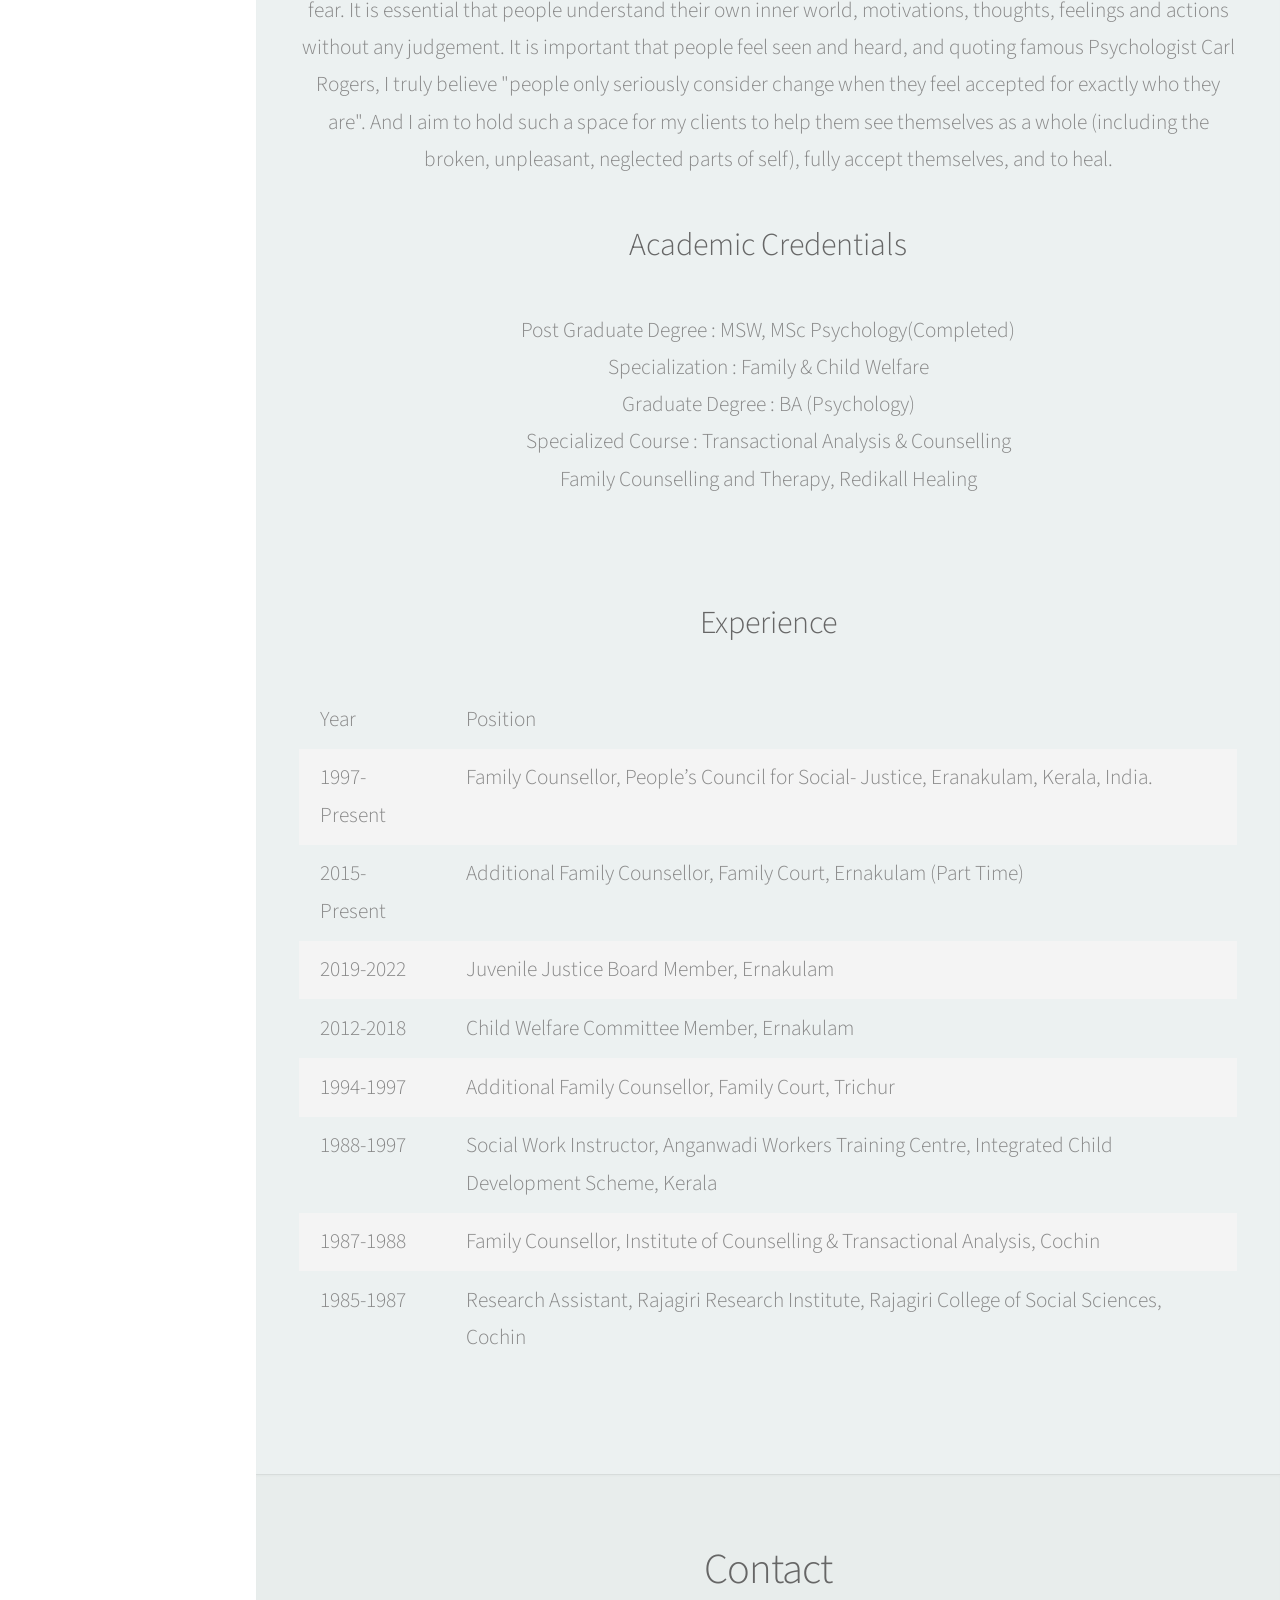
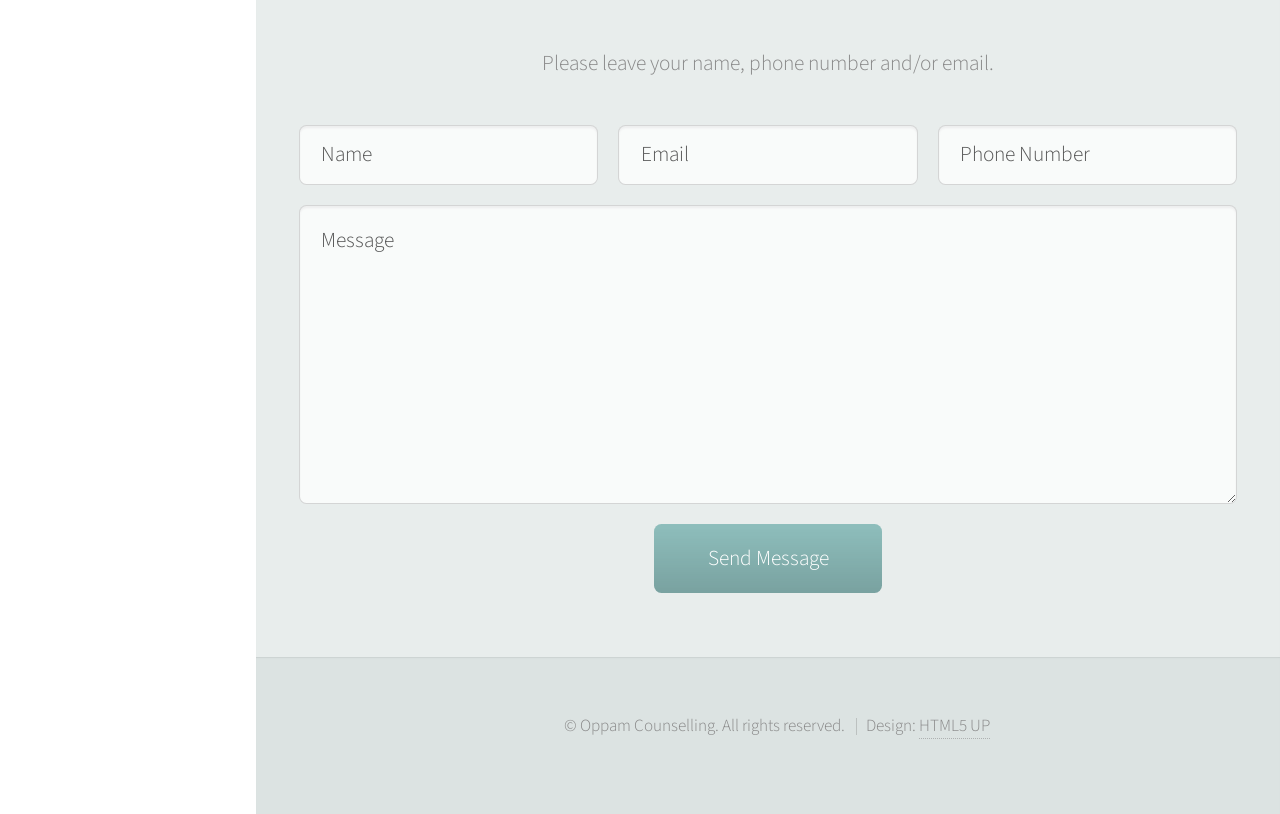
==== commit 9fcbb8a4: "That's a knife!" ====
--- a/index.html
+++ b/index.html
@@ -66,16 +66,18 @@
     <section id="top" class="one dark cover">
         <div class="container">
 
-            <header>
-                <h2 class="alt">Hello! I'm <strong>Sheela Mariyam Oommen</strong>, a
-                    Qualified Family Counselling Therapist based in Kochi, India.</h2>
-                <p>“When you are inspired by some great purpose, some extraordinary project, all of
-                    your thoughts break their bonds. Your mind transcends limitations; your
-                    consciousness expands in every direction; and you find yourself in a new, great
-                    and wonderful world. Dormant forces, faculties and talents become alive and you
-                    discover yourself to be a greater person than you ever dreamed yourself to be.”
-                </p>
-                <strong><i>Patanjali</i></strong><br/>
+            <header class="alt">
+                <strong>
+                    <h2>Hello! I'm Sheela Mariyam Oommen, a
+                        Qualified Family Counselling Therapist based in Kochi, India.</h2>
+                    <p>“When you are inspired by some great purpose, some extraordinary project, all
+                        of your thoughts break their bonds. Your mind transcends limitations; your
+                        consciousness expands in every direction; and you find yourself in a new,
+                        great and wonderful world. Dormant forces, faculties and talents become
+                        alive and you discover yourself to be a greater person than you ever dreamed
+                        yourself to be.”<i>-Patanjali</i>
+                    </p>
+                </strong>
             </header>
         </div>
     </section>
@@ -89,14 +91,14 @@
             </header>
 
             <p>We at <i>“Oppam”(ഒപ്പം)</i>, meaning Togetherness or Support, focus on building a
-                confidential and non-judgmental space for clients to explore, evaluate and
-                understand their inner world, belief systems and problems.</p>
+                confidential and non-judgmental space for clients to explore their inner world,
+                evaluate their belief systems and understand their problems.</p>
             <p>We believe this will help them gain self-awareness and produce meaningful
                 construction of the past (and present) events so that they can learn to accept
                 themselves as a whole and make the desired changes to truly enrich their lives.
             </p>
-            <p>It is our right to discover the inner world of thoughts and feelings and
-                the power of light, hope, love and beauty.
+            <p>It is our right to discover the inner world of thoughts and feelings and the power of
+                light, hope, love, and beauty.
             </p>
 
             <div class="row">
@@ -104,12 +106,14 @@
                     <article class="item">
                         <a href="#" class="image fit"><img src="images/pic03.jpg" alt=""/></a>
                         <header>
-                            <h3>What is Counselling?</h3>
+                            <h2>What is Counselling?</h2>
                         </header>
                         <p>Counselling is a tool that helps us tackle a wide range of issues such as
                             depression, anxiety, stress, self-esteem issues, anger issues,
-                            interpersonal/relationship issues, self-improvement and career growth.
-                            It is built on a professional therapeutic relationship between a trained
+                            interpersonal/relationship issues, self-improvement, and career
+                            growth.
+                        </p>
+                        <p>It is built on a professional therapeutic relationship between a trained
                             counsellor and a client wherein the former offers a safe, confidential
                             and non-judgmental space for the latter to work towards gaining insights
                             and solutions to his/her problems.
@@ -118,7 +122,7 @@
                     <article class="item">
                         <a href="#" class="image fit"><img src="images/pic05.jpg" alt=""/></a>
                         <header>
-                            <h3>When to Seek Counselling</h3>
+                            <h2>When to Seek Counselling?</h2>
                         </header>
                         When one needs to deal with an immediate psychological/ emotional
                         problem.<br/>
@@ -136,19 +140,19 @@
                     <article class="item">
                         <a href="#" class="image fit"><img src="images/pic04.jpg" alt=""/></a>
                         <header>
-                            <h3>Who is a Counsellor?</h3>
+                            <h2>Who is a Counsellor?</h2>
                         </header>
                         <p>A Counsellor is an empathetic listener. During sessions, the
                             counsellor creates a safe space for the client and utilizes the
                             knowledge of her theoretical orientation and counselling tools.
                             The client and the counsellor understand the problem
-                            better to collaboratively set goals for therapy. The client then
-                            explores, evaluates, clarifies and understands their patterns of
-                            thoughts, feelings and behaviors and uses these insights and their own
-                            strengths to make the desired change. In all cases, counselling should
-                            result in free and responsible behavior on the part of the client,
-                            accompanied by more insight into themselves and the ability to
-                            understand and manage negative emotions.
+                            better to collaboratively set goals for therapy.</p>
+                        <p>The client then explores, evaluates, clarifies and understands their
+                            patterns of thoughts, feelings and behaviors and uses these insights and
+                            their own strengths to make the desired change. In all cases,
+                            counselling should result in free and responsible behavior on the part
+                            of the client, accompanied by more insight into themselves and the
+                            ability to better understand and manage negative emotions.
                         </p>
                     </article>
                 </div>
@@ -156,20 +160,18 @@
                     <article class="item">
                         <a href="#" class="image fit"><img src="images/pic02.jpg" alt=""/></a>
                         <header>
-                            <h3>Our Mission</h3>
+                            <h2>Our Mission</h2>
                         </header>
                         <p>Conceive the missing ingredients from our mind's awareness,
                             desires, beliefs and actions. Counselling will help exert behavioral
                             changes in the ways we act; our coping, decision-making and relationship
-                            skills, hopefully resulting in responsible behavior from ourselves;
-                            accompanied by more insight and the ability to better understand and
-                            manage negative emotions.
+                            skills, hopefully resulting in responsible behavior from ourselves.
                         </p>
                     </article>
                     <article class="item">
                         <a href="#" class="image fit"><img src="images/pic04.jpg" alt=""/></a>
                         <header>
-                            <h3>Our Services</h3>
+                            <h2>Our Services</h2>
                         </header>
                         <div class="container">
                             <div class="row">
@@ -235,14 +237,14 @@
 
             <a href="#" class="image featured"><img src="images/pic08.jpg" alt=""/></a>
 
-            <p>My name is Sheela Mariyam Oommen (Sheela Baji). I have more than 25 years of experience
-                in family counselling. I have worked with the Family Court, Ernakulam,
+            <p>My name is Sheela Mariyam Oommen (Sheela Baji). I have more than 25 years of
+                experience in family counselling. I have worked with the Family Court, Ernakulam,
                 Peoples Counselling for Social Justice, Ernakulam, Juvenile Justice Board, Ernakulam
-                and Child Welfare Committee Ernakulam. I have wide
-                experience in handling family issues, behavioral problems, adolescent issues and
-                role of effective parenting etc.</p>
-
-            <p>It is necessary that people have a safe and non-judgmental space to talk about
+                and Child Welfare Committee Ernakulam. I have wide experience in handling family
+                issues, behavioral problems, adolescent issues and role of effective parenting etc.
+            </p>
+
+            <p>It is necessary that people have a safe and non-judgmental space to talk about the
                 difficult and unpleasant aspects of their lives. It is important to encourage
                 awkward conversations that are otherwise constrained by fear. It is essential that
                 people understand their own inner world, motivations, thoughts, feelings and actions
@@ -256,11 +258,11 @@
                 <h3>Academic Credentials</h3>
             </header>
             <article>
-            Post Graduate Degree : MSW, MSc Psychology(Completed)<br/>
-            Specialization : Family & Child Welfare<br/>
-            Graduate Degree : BA (Psychology)<br/>
-            Specialized Course : Transactional Analysis & Counseling<br/>
-            Family Counselling and Therapy, Redikall Healing<br/><br/>
+                Post Graduate Degree : MSW, MSc Psychology(Completed)<br/>
+                Specialization : Family & Child Welfare<br/>
+                Graduate Degree : BA (Psychology)<br/>
+                Specialized Course : Transactional Analysis & Counselling<br/>
+                Family Counselling and Therapy, Redikall Healing<br/><br/>
             </article>
 
             <header>
@@ -273,13 +275,13 @@
                 </tr>
                 <tr>
                     <td>1997-Present</td>
-                    <td>Family Counselor, People’s Council for Social-
+                    <td>Family Counsellor, People’s Council for Social-
                         Justice, Eranakulam, Kerala, India.
                     </td>
                 </tr>
                 <tr>
                     <td>2015-Present</td>
-                    <td>Additional Family Counselor, Family Court, Ernakulam
+                    <td>Additional Family Counsellor, Family Court, Ernakulam
                         (Part Time)
                     </td>
                 </tr>
@@ -293,7 +295,7 @@
                 </tr>
                 <tr>
                     <td>1994-1997</td>
-                    <td>Additional Family Counselor, Family Court, Trichur</td>
+                    <td>Additional Family Counsellor, Family Court, Trichur</td>
                 </tr>
                 <tr>
                     <td>1988-1997</td>
@@ -304,7 +306,7 @@
                 </tr>
                 <tr>
                     <td>1987-1988</td>
-                    <td>Family Counselor, Institute of Counseling &
+                    <td>Family Counsellor, Institute of Counselling &
                         Transactional Analysis, Cochin
                     </td>
                 </tr>
--- a/assets/css/main.css
+++ b/assets/css/main.css
@@ -149,6 +149,12 @@
 		header > p {
 			margin: 1em 0 0 0;
 		}
+		header.alt {
+        			width: 50%;
+        			text-align: right;
+        			position:absolute;
+                    top:0; right:0;
+        	}
 
 	footer {
 		margin: 2em 0 0 0;
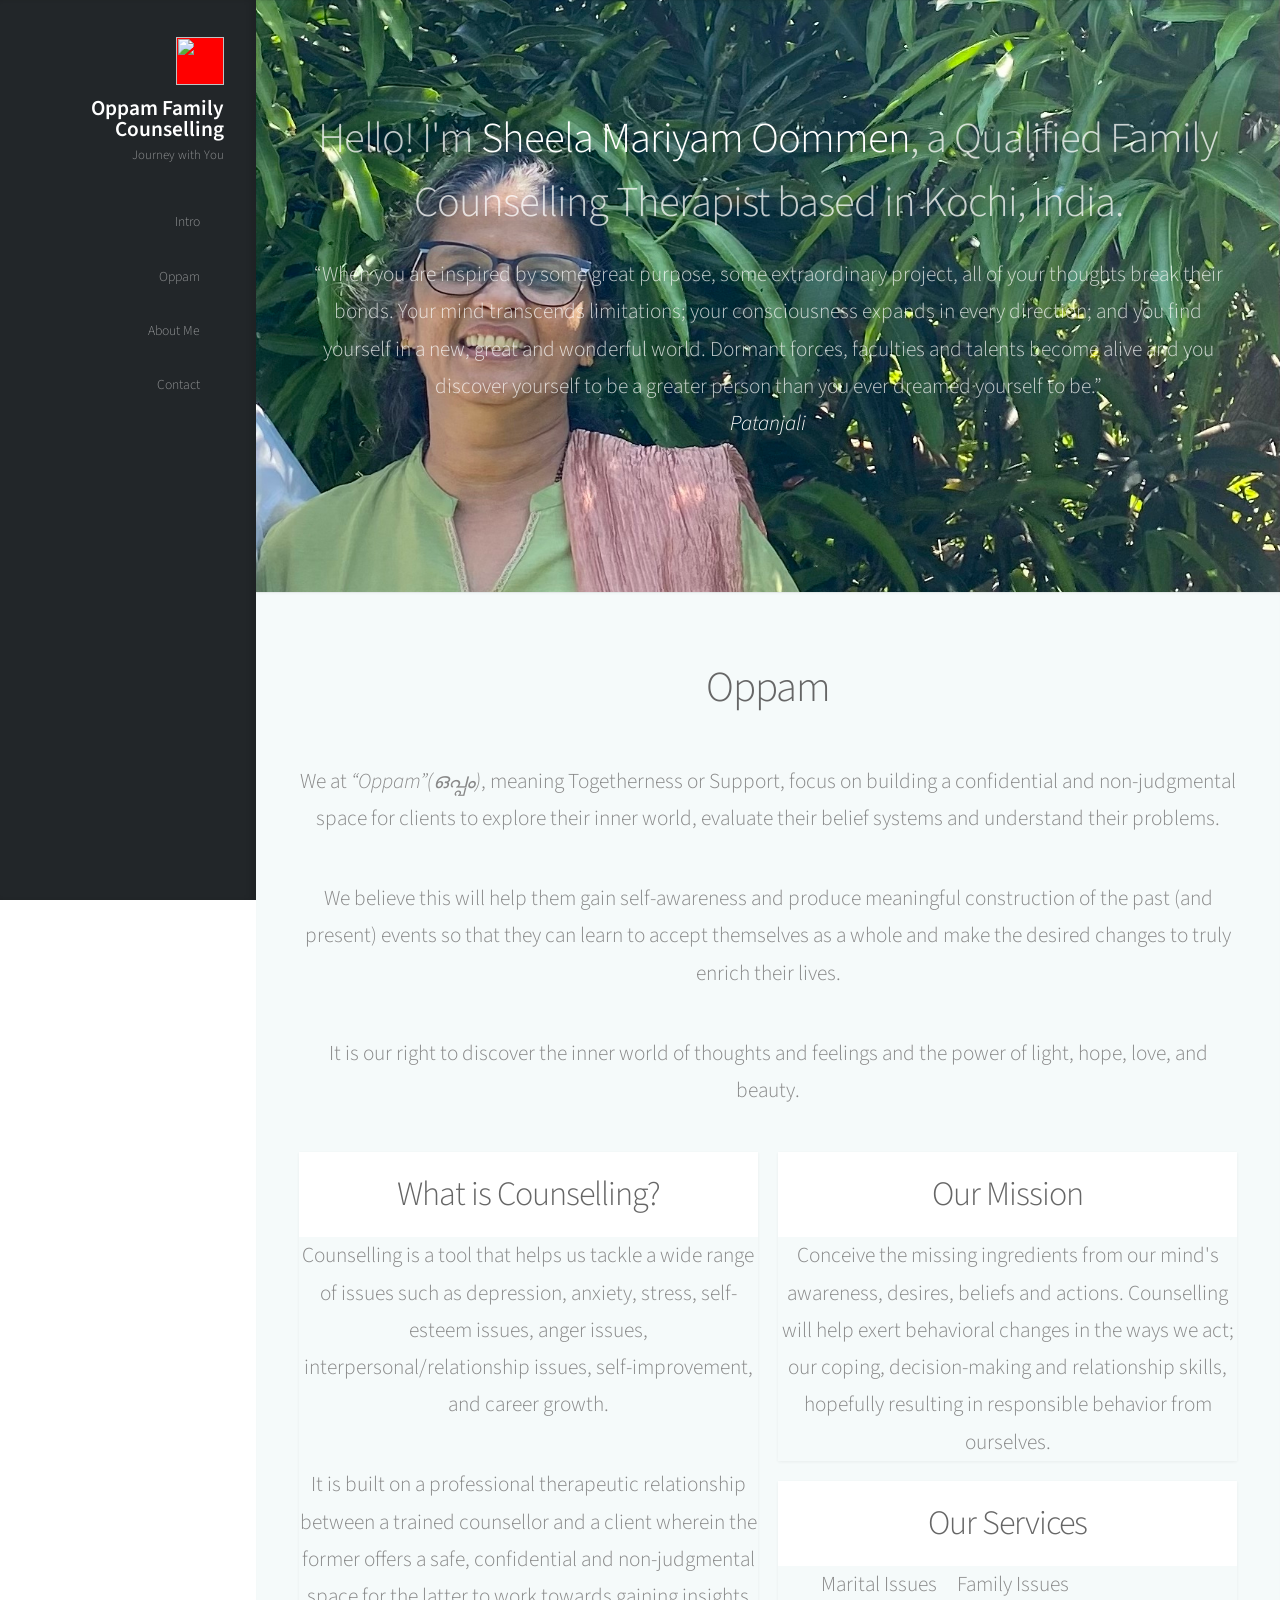
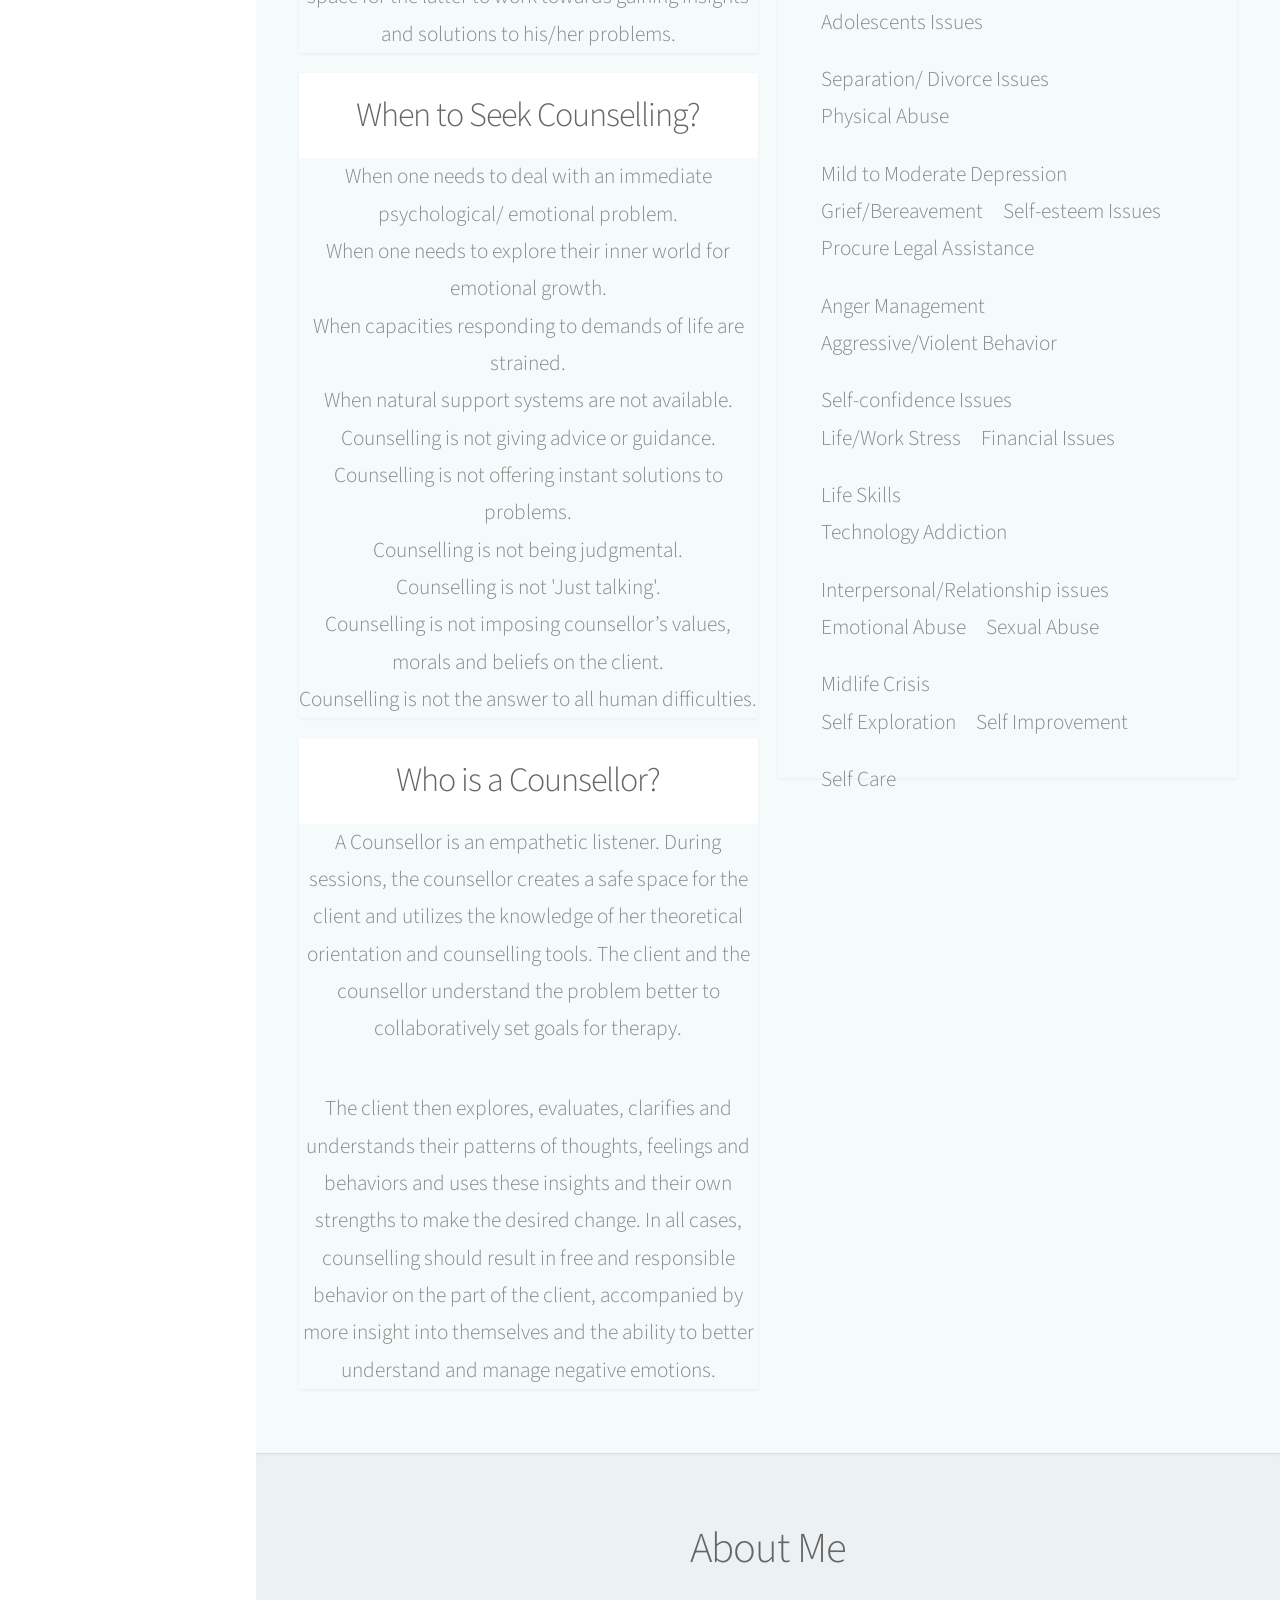
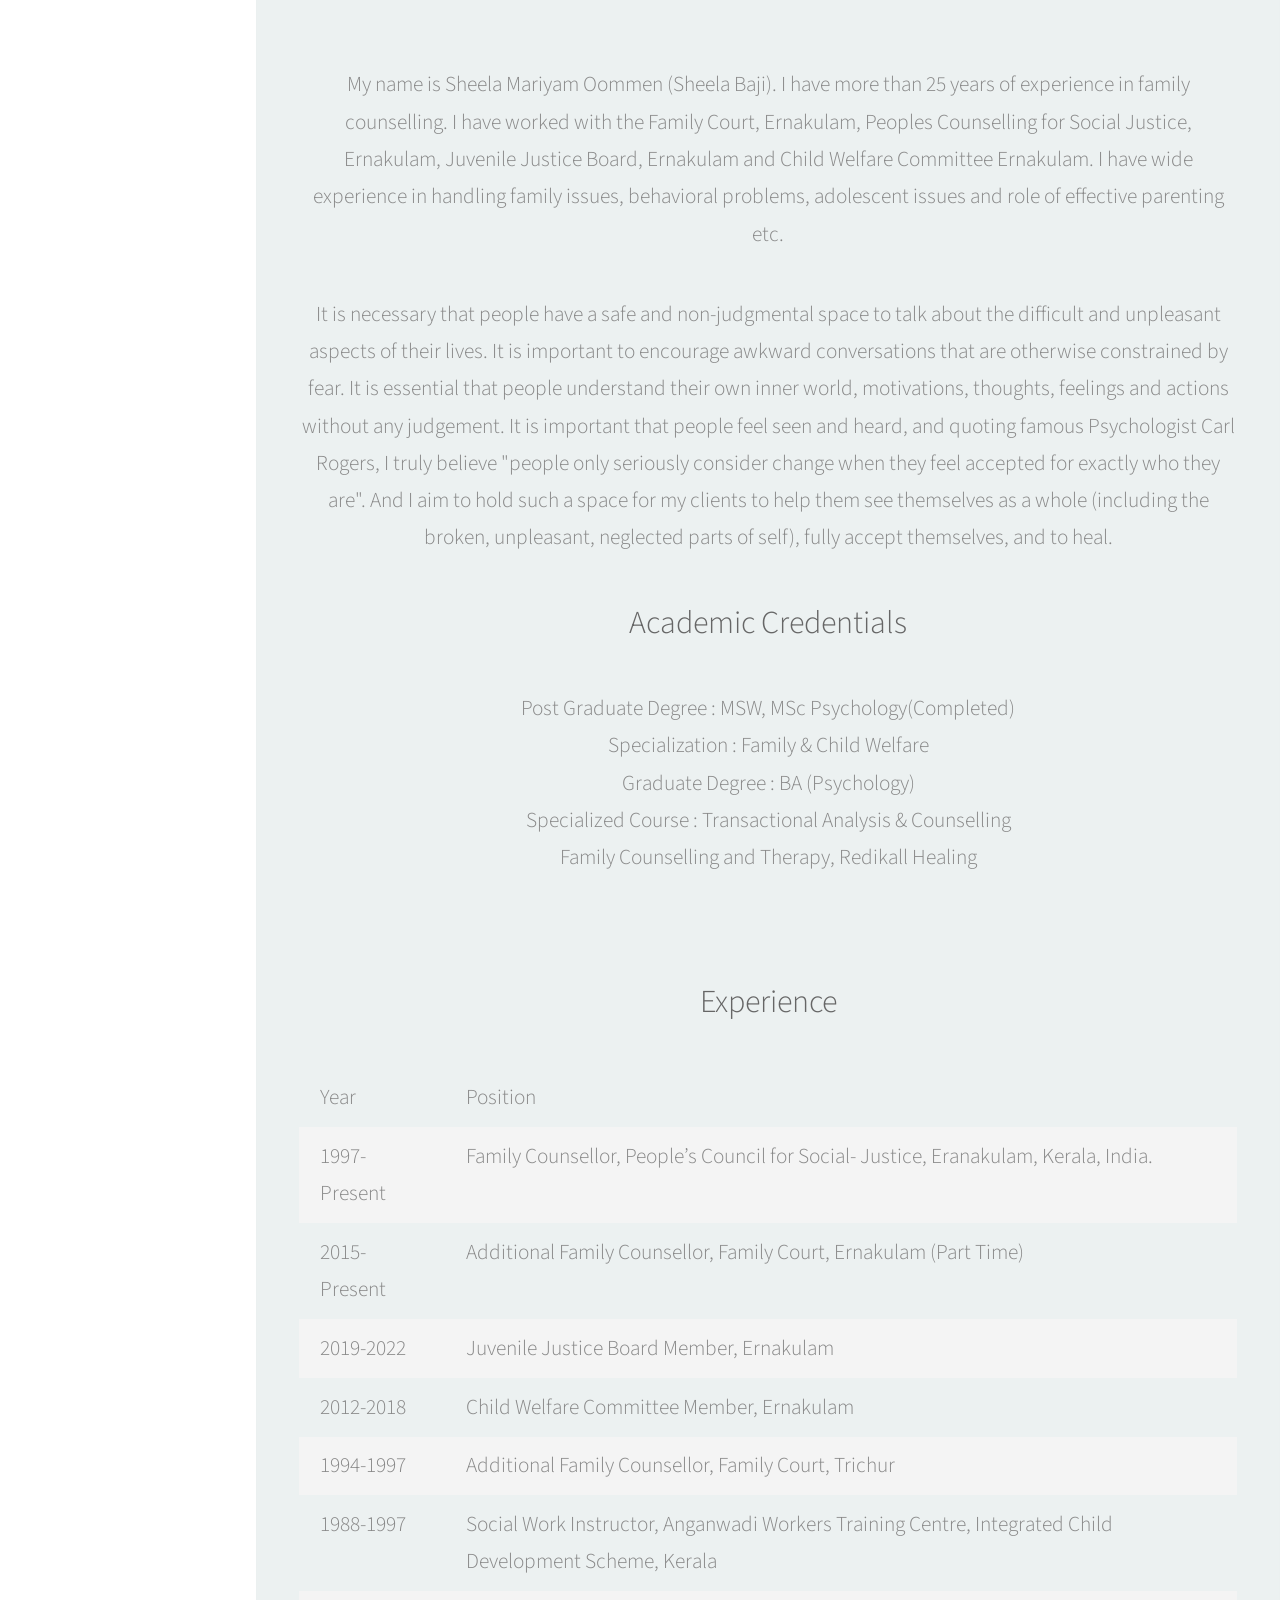
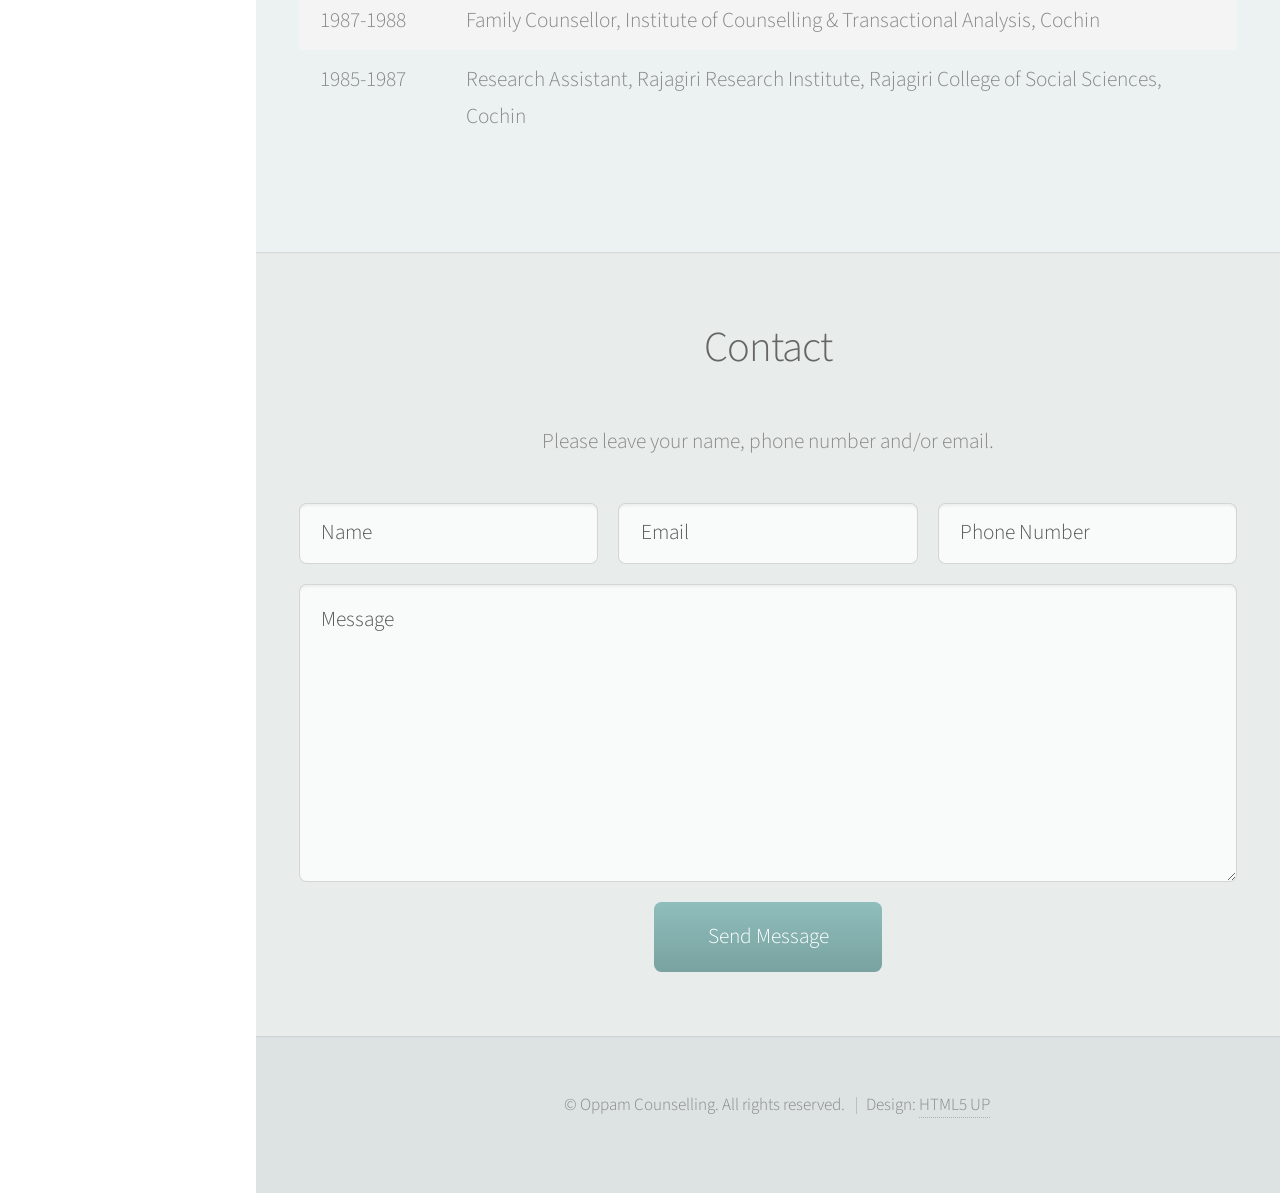
==== commit dcc3118e: "A butter knife." ====
--- a/index.html
+++ b/index.html
@@ -66,18 +66,16 @@
     <section id="top" class="one dark cover">
         <div class="container">
 
-            <header class="alt">
-                <strong>
-                    <h2>Hello! I'm Sheela Mariyam Oommen, a
-                        Qualified Family Counselling Therapist based in Kochi, India.</h2>
-                    <p>“When you are inspired by some great purpose, some extraordinary project, all
-                        of your thoughts break their bonds. Your mind transcends limitations; your
-                        consciousness expands in every direction; and you find yourself in a new,
-                        great and wonderful world. Dormant forces, faculties and talents become
-                        alive and you discover yourself to be a greater person than you ever dreamed
-                        yourself to be.”<i>-Patanjali</i>
-                    </p>
-                </strong>
+            <header>
+                <h2 class="alt">Hello! I'm <strong>Sheela Mariyam Oommen</strong>, a
+                    Qualified Family Counselling Therapist based in Kochi, India.</h2>
+                <p>“When you are inspired by some great purpose, some extraordinary project, all of
+                    your thoughts break their bonds. Your mind transcends limitations; your
+                    consciousness expands in every direction; and you find yourself in a new, great
+                    and wonderful world. Dormant forces, faculties and talents become alive and you
+                    discover yourself to be a greater person than you ever dreamed yourself to be.”
+                </p>
+                <strong><i>Patanjali</i></strong><br/>
             </header>
         </div>
     </section>
--- a/assets/css/main.css
+++ b/assets/css/main.css
@@ -149,12 +149,6 @@
 		header > p {
 			margin: 1em 0 0 0;
 		}
-		header.alt {
-        			width: 50%;
-        			text-align: right;
-        			position:absolute;
-                    top:0; right:0;
-        	}
 
 	footer {
 		margin: 2em 0 0 0;
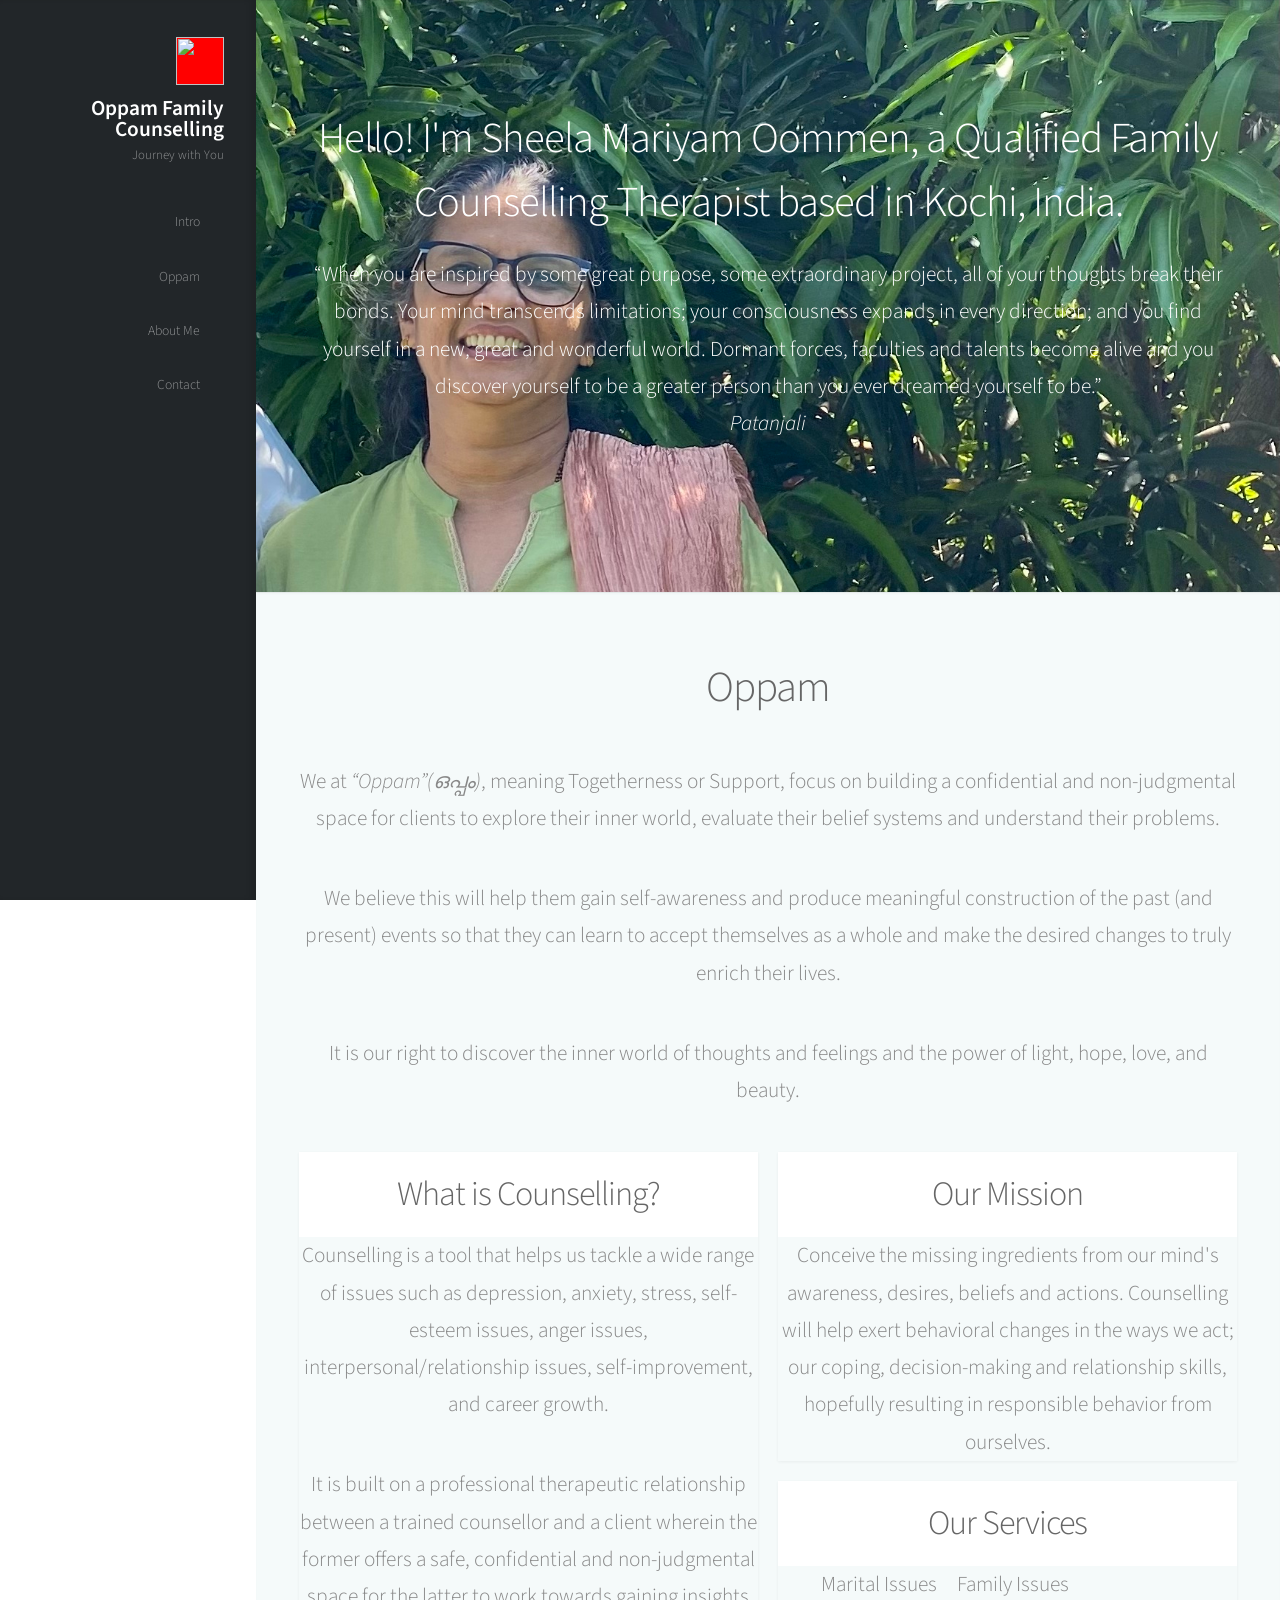
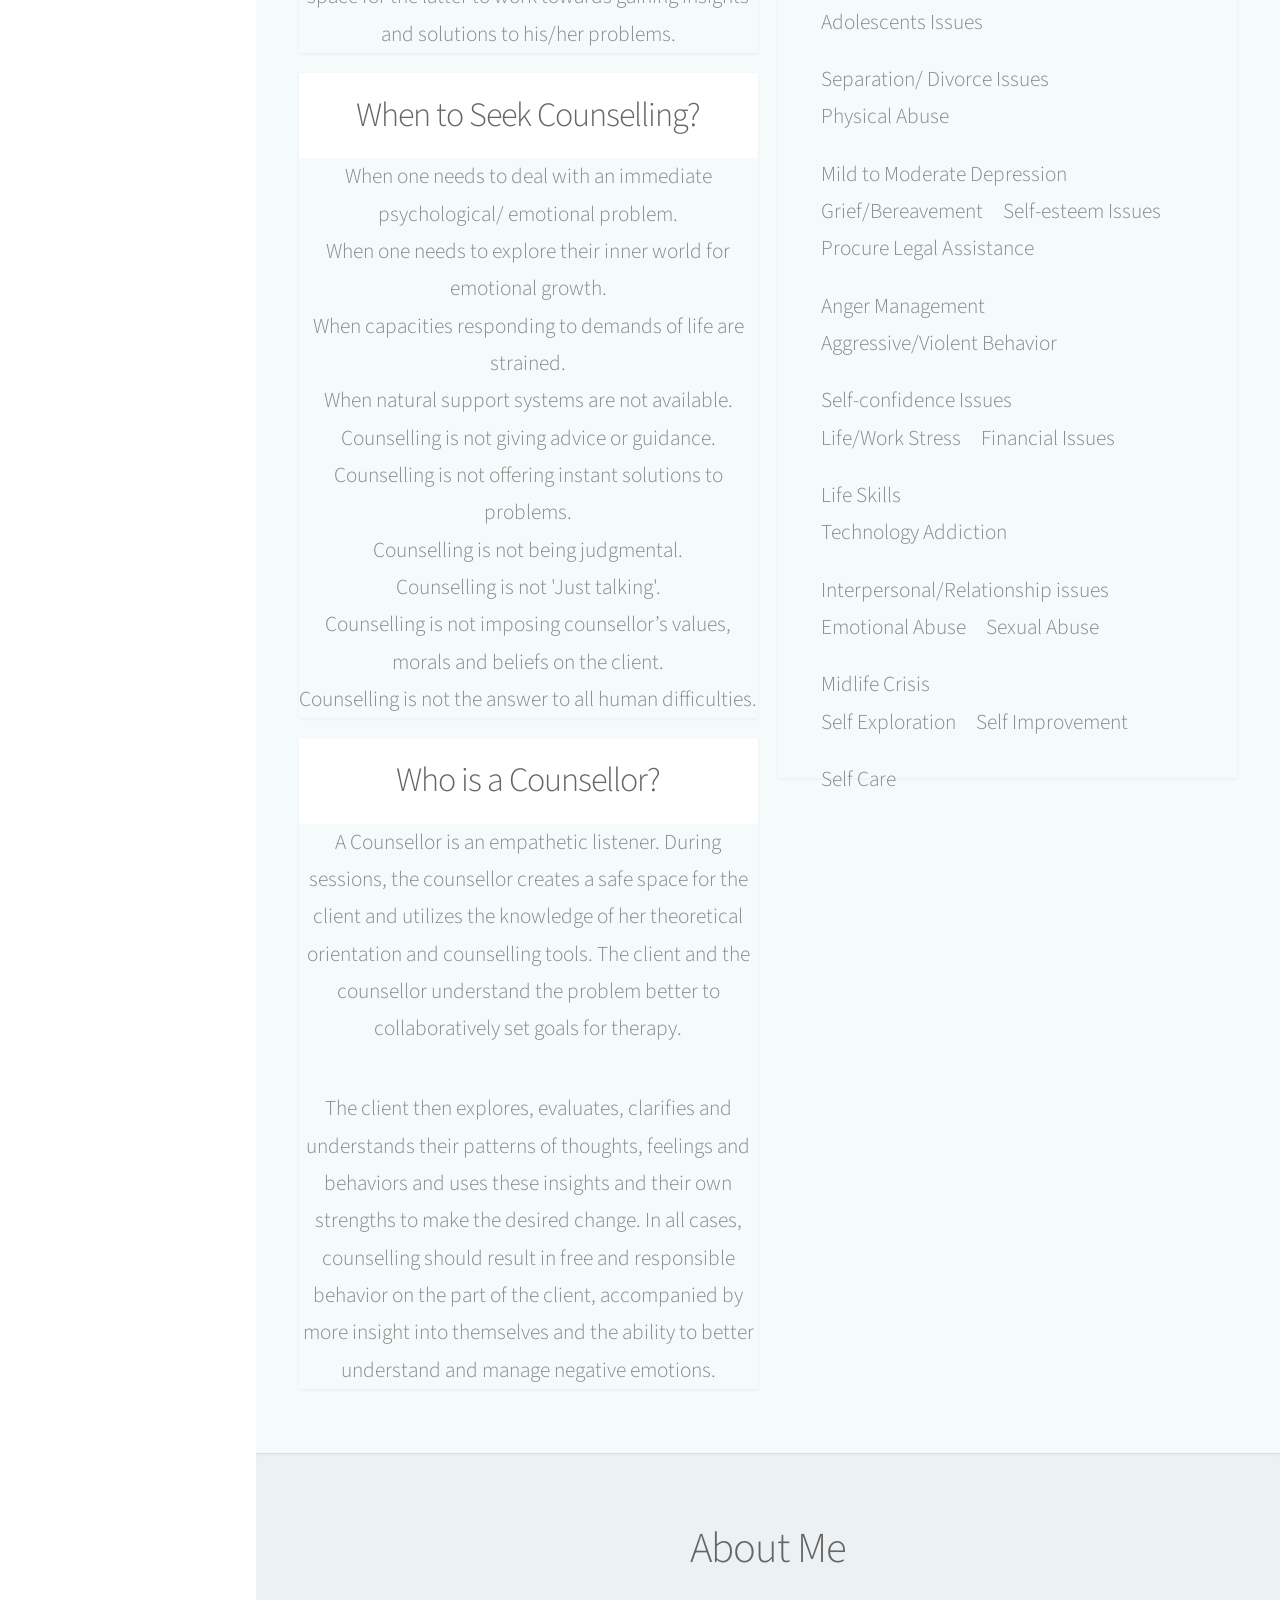
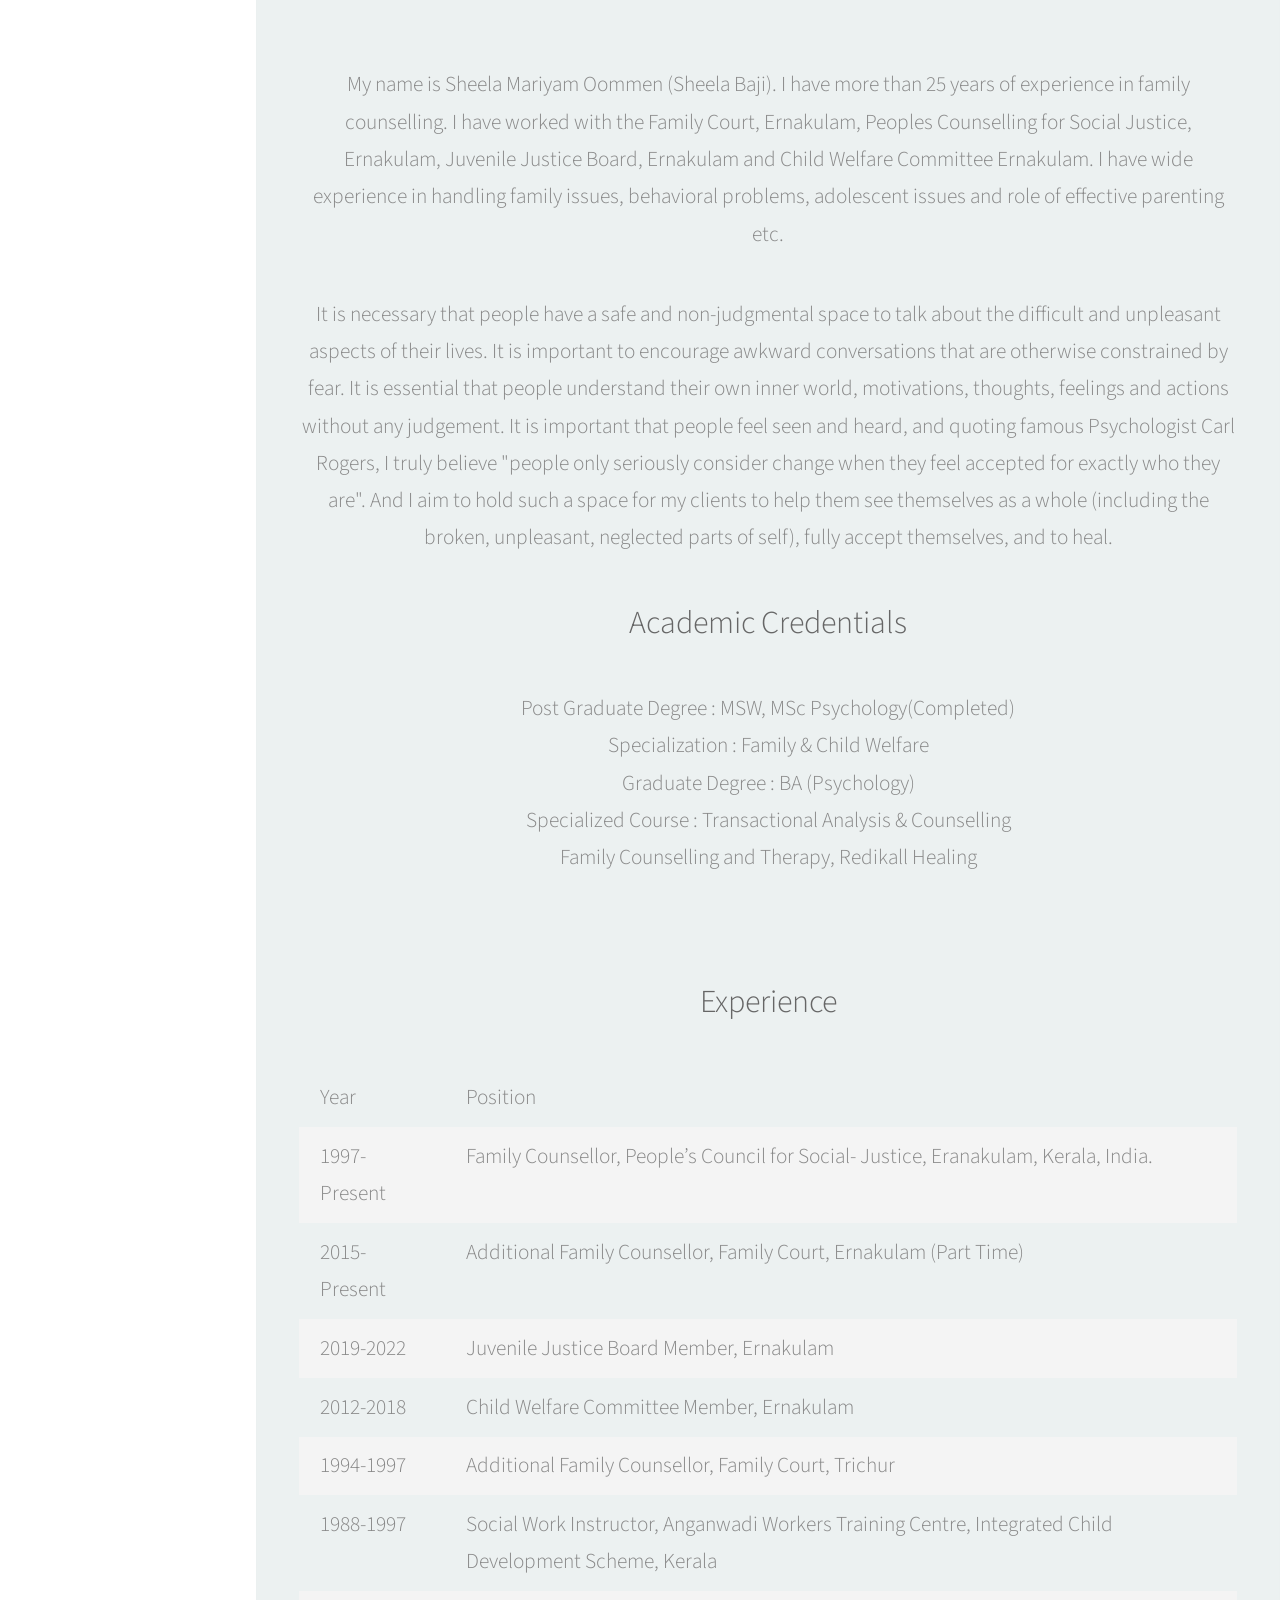
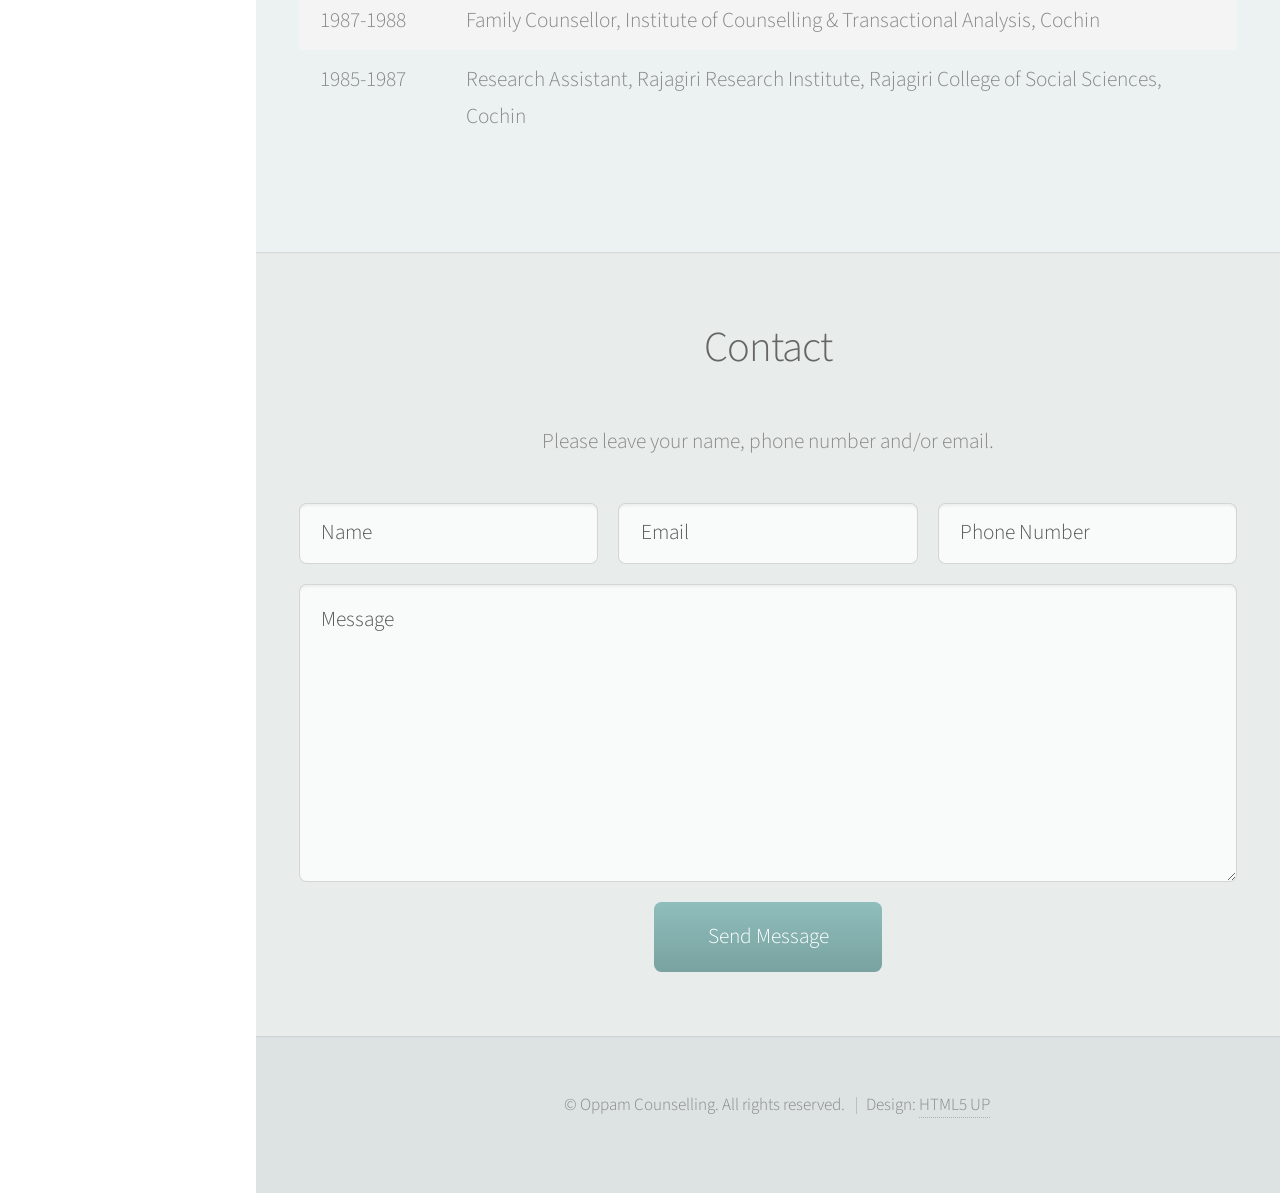
==== commit 5c6b5327: "D I D I S T U T T E R." ====
--- a/index.html
+++ b/index.html
@@ -66,17 +66,23 @@
     <section id="top" class="one dark cover">
         <div class="container">
 
-            <header>
-                <h2 class="alt">Hello! I'm <strong>Sheela Mariyam Oommen</strong>, a
-                    Qualified Family Counselling Therapist based in Kochi, India.</h2>
-                <p>“When you are inspired by some great purpose, some extraordinary project, all of
-                    your thoughts break their bonds. Your mind transcends limitations; your
-                    consciousness expands in every direction; and you find yourself in a new, great
-                    and wonderful world. Dormant forces, faculties and talents become alive and you
-                    discover yourself to be a greater person than you ever dreamed yourself to be.”
-                </p>
-                <strong><i>Patanjali</i></strong><br/>
-            </header>
+            <strong>
+                <header>
+                    <h2 class="alt">Hello! I'm <strong>Sheela Mariyam Oommen</strong>, a
+                        Qualified Family Counselling Therapist based in Kochi, India.</h2>
+                    <p>“When you are inspired by some great purpose, some extraordinary project, all
+                        of
+                        your thoughts break their bonds. Your mind transcends limitations; your
+                        consciousness expands in every direction; and you find yourself in a new,
+                        great
+                        and wonderful world. Dormant forces, faculties and talents become alive and
+                        you
+                        discover yourself to be a greater person than you ever dreamed yourself to
+                        be.”
+                    </p>
+                    <i>Patanjali</i><br/>
+                </header>
+            </strong>
         </div>
     </section>
 
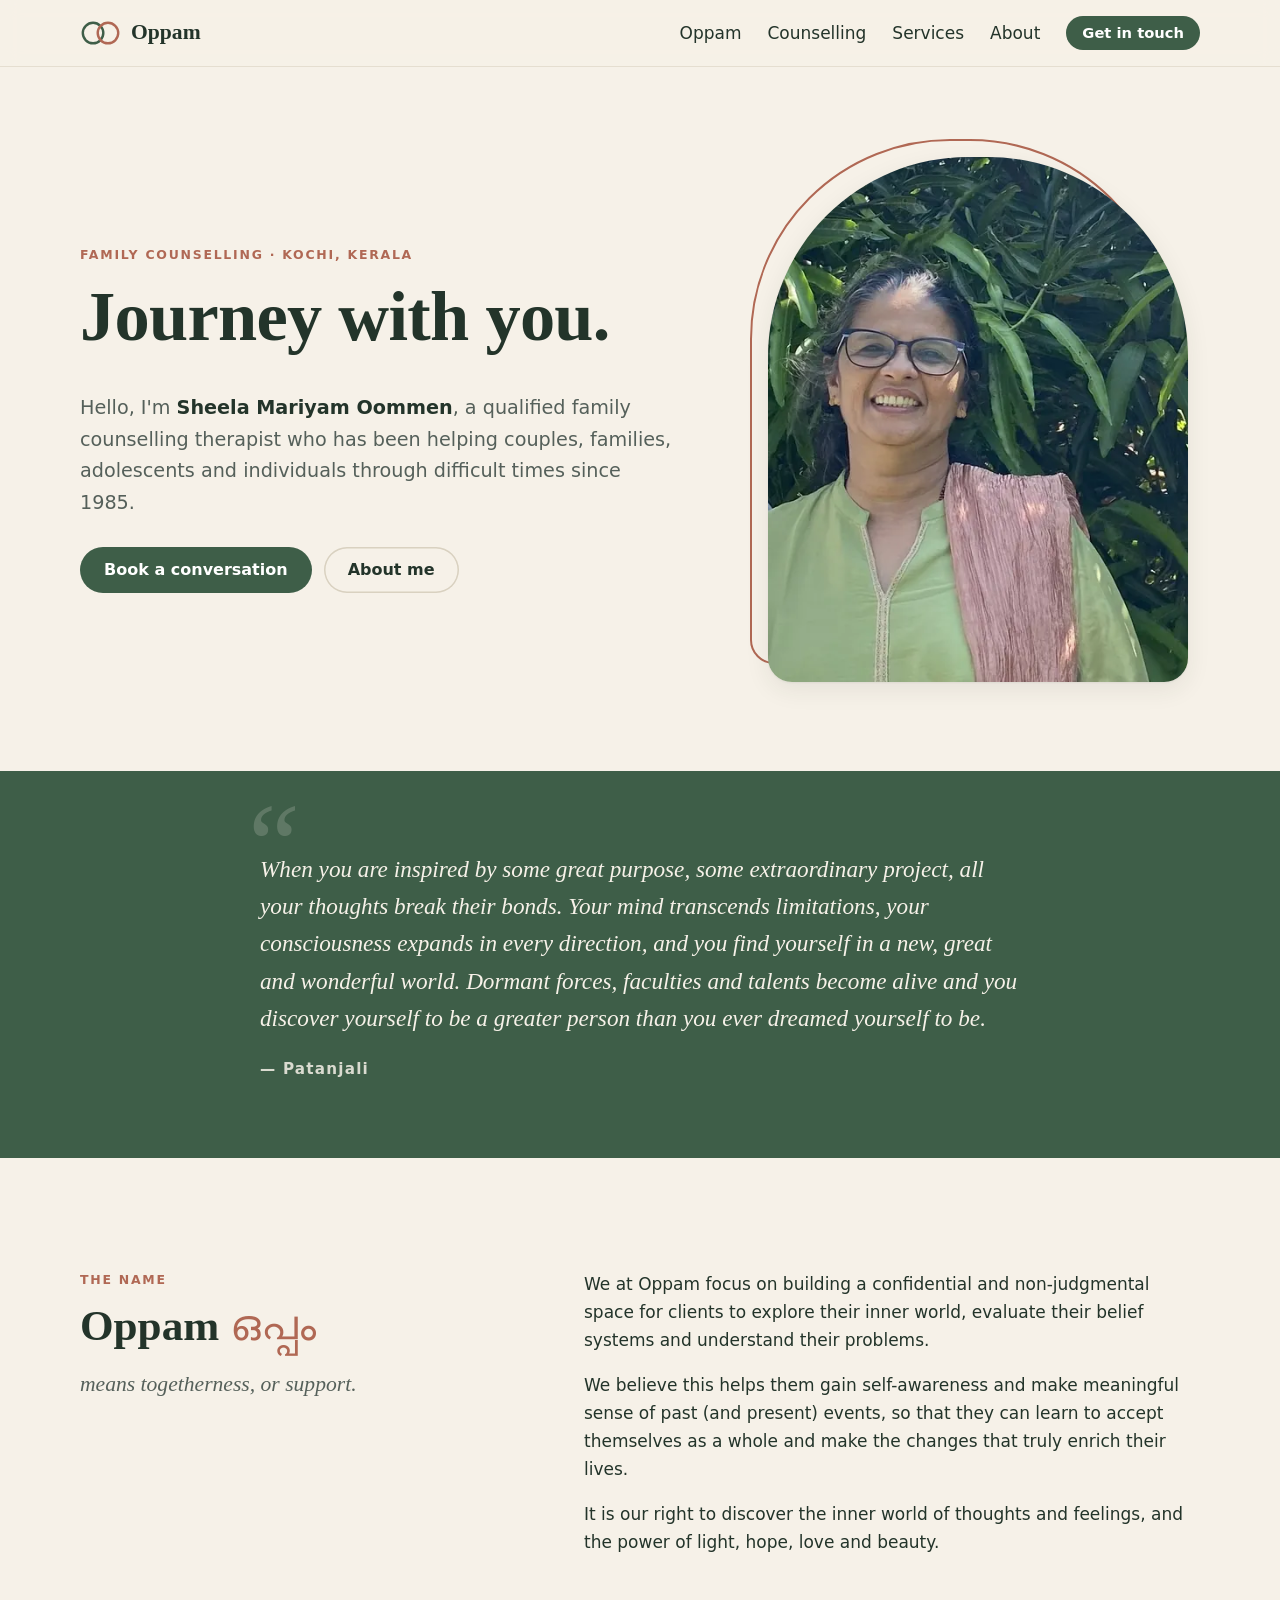
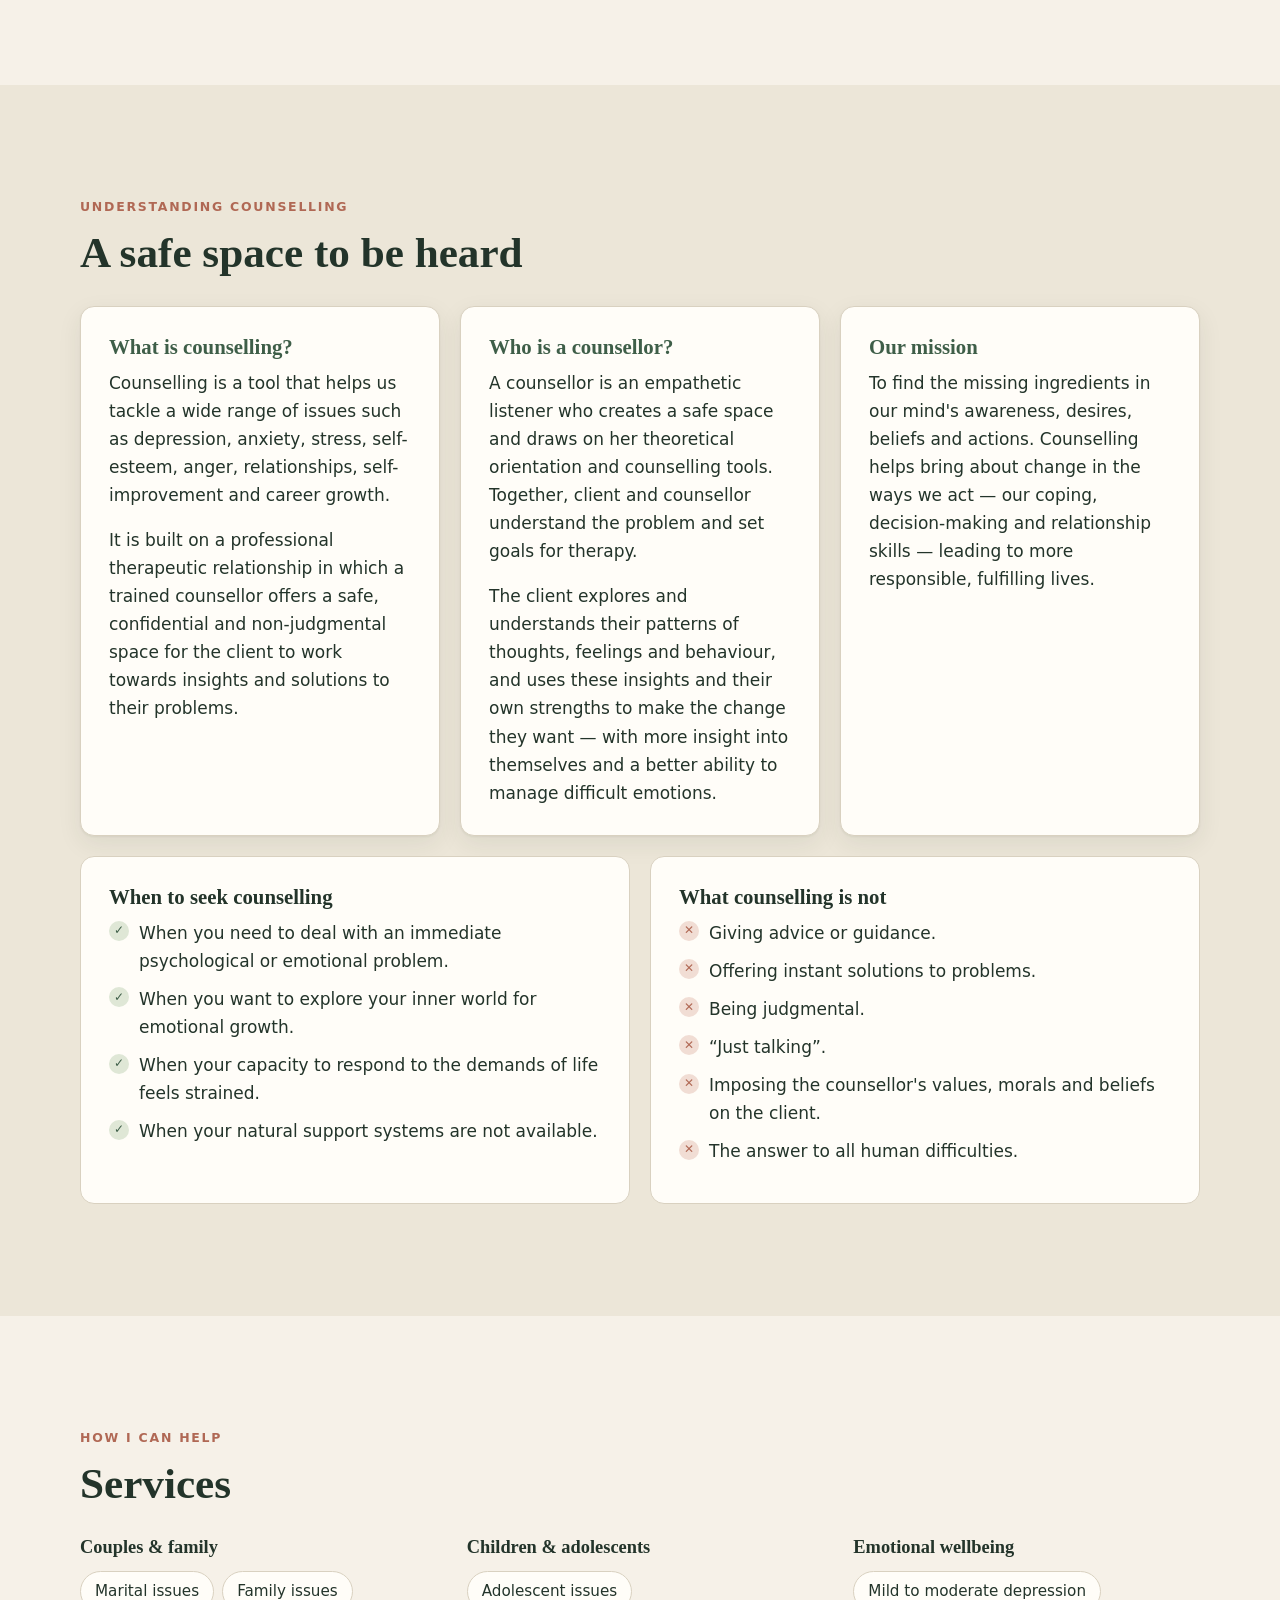
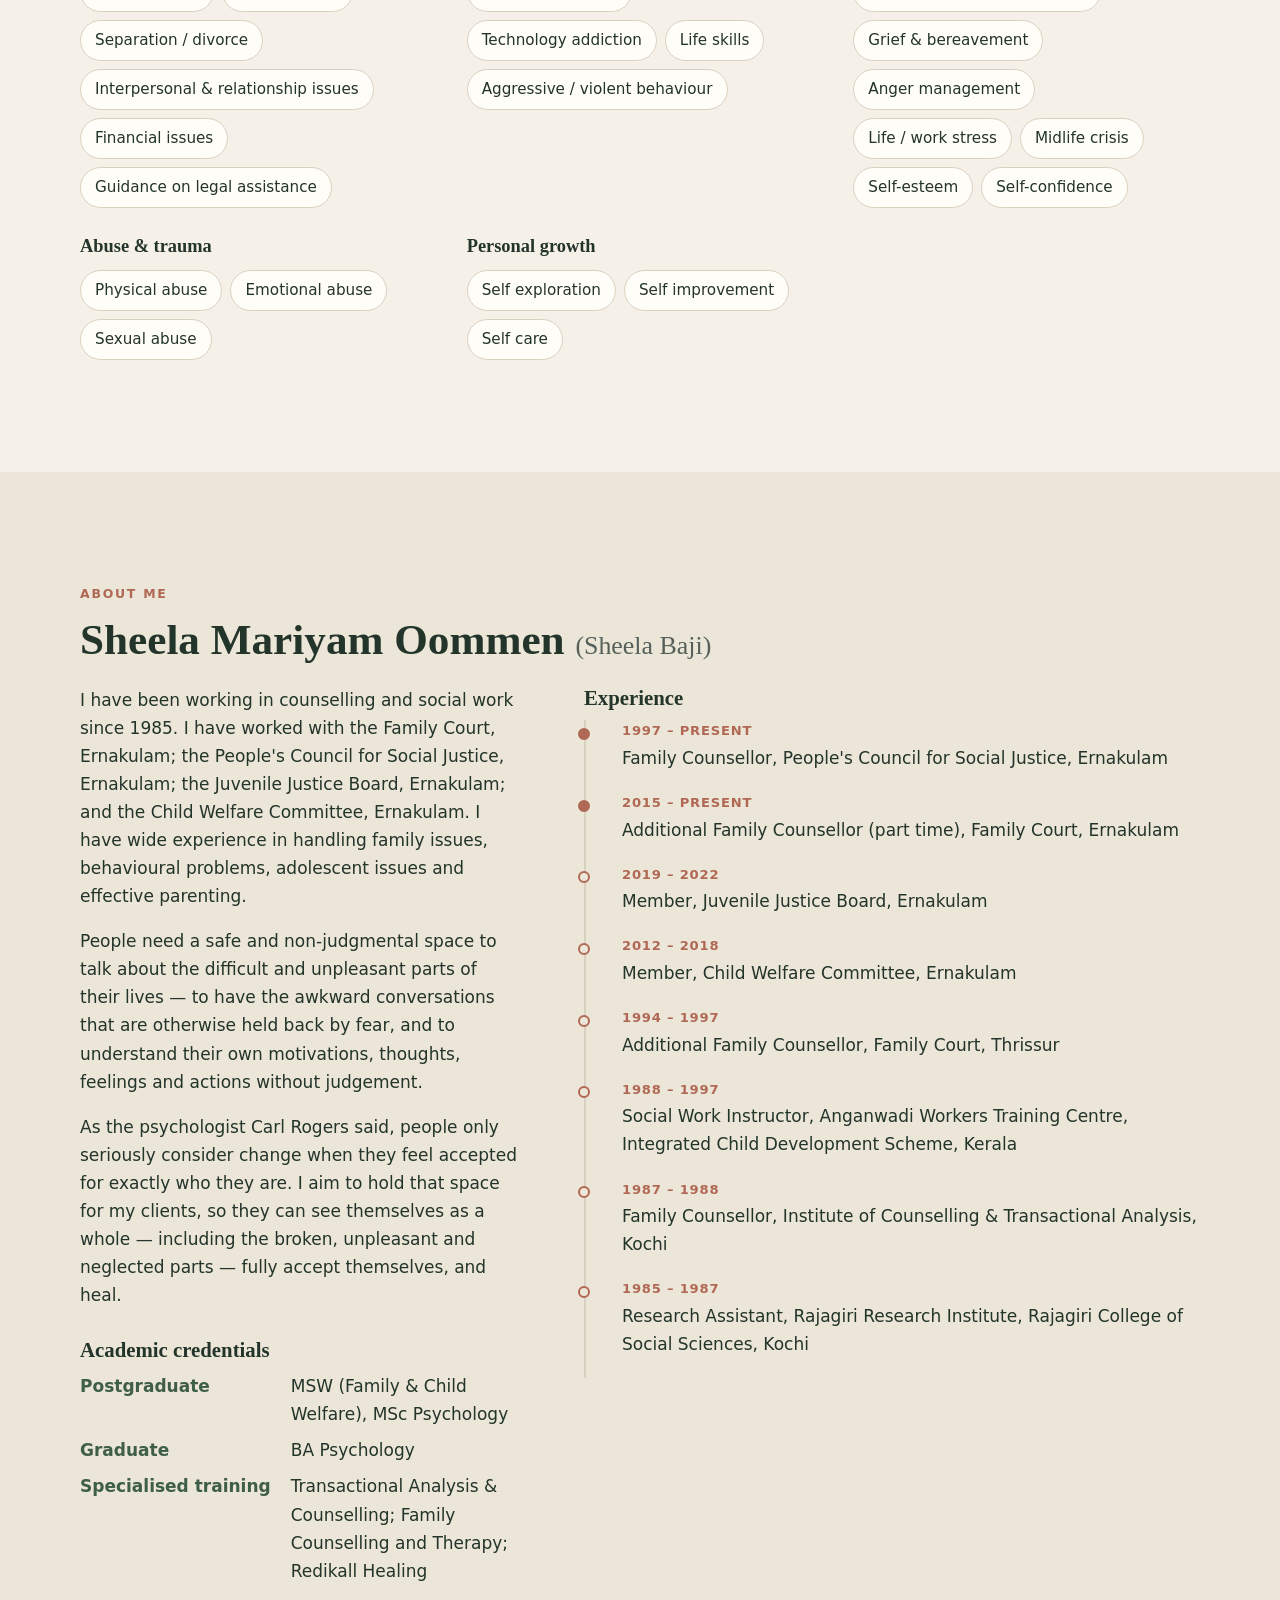
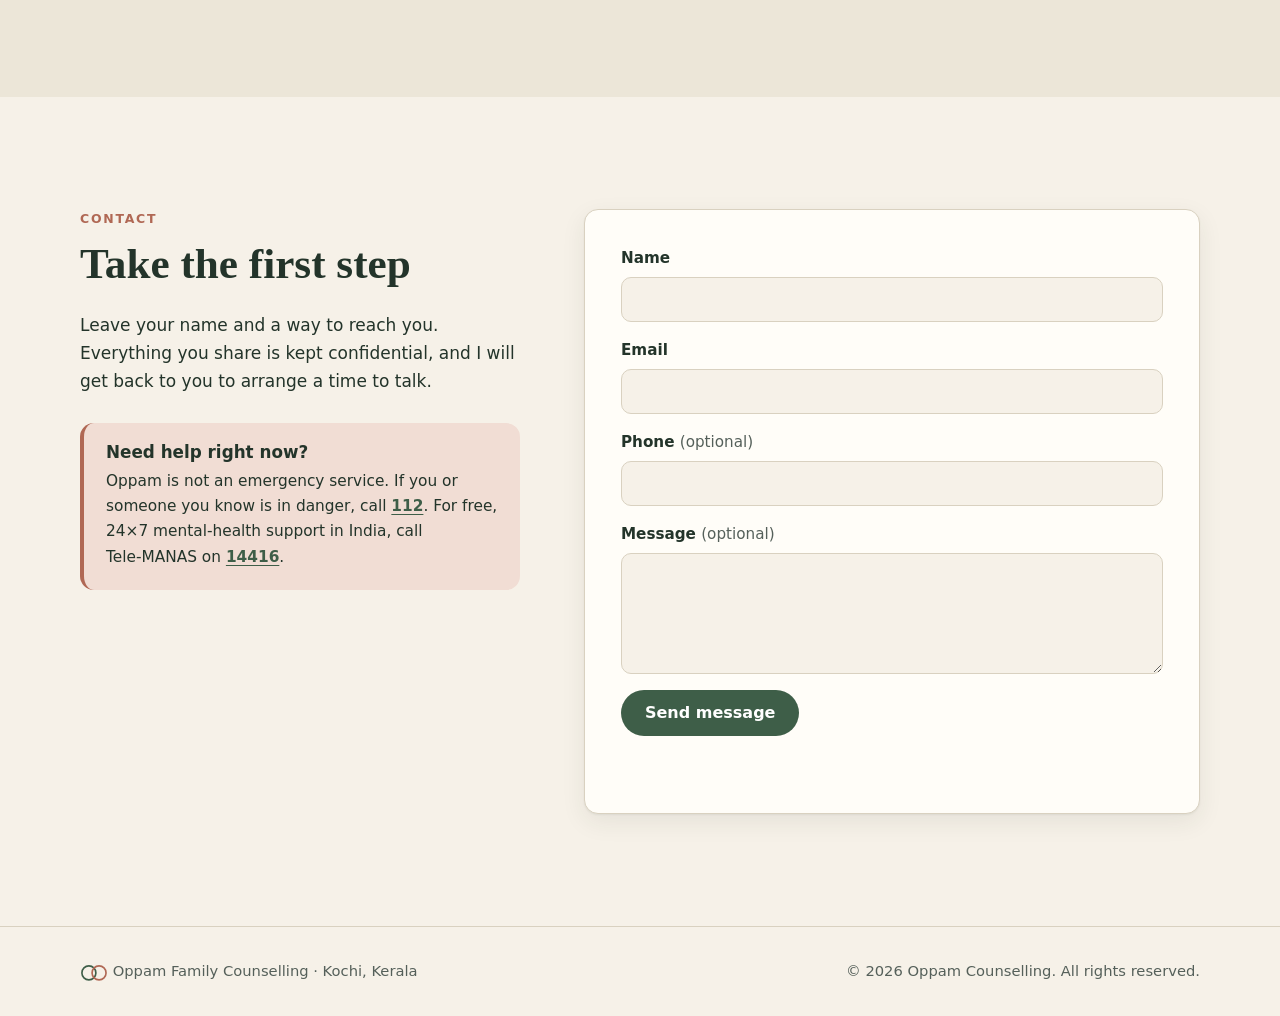
==== commit 10987c68: "Redesign site: dependency-free page, dark mode, SEO and CSP Replace the HTML5 UP Prologue layout wit" ====
--- a/index.html
+++ b/index.html
@@ -1,383 +1,279 @@
-<!DOCTYPE HTML>
-<!--
-	Made from Prologue by HTML5 UP
-	html5up.net | @ajlkn
-	Free for personal and commercial use under the CCA 3.0 license (html5up.net/license)
--->
-<html>
-<head>
-    <title>Oppam - Journey with You</title>
-    <meta charset="utf-8"/>
-    <meta name="viewport" content="width=device-width, initial-scale=1, user-scalable=no"/>
-    <link rel="stylesheet" href="assets/css/main.css"/>
-</head>
-<body class="is-preload">
-
-<!-- Header -->
-<div id="header">
-
-    <div class="top">
-
-        <!-- Logo -->
-        <div id="logo">
-            <span class="image avatar48"><img src="images/avatar.jpg" alt=""/></span>
-            <h1 id="title">Oppam Family Counselling</h1>
-            <p>Journey with You</p>
-        </div>
-
-        <!-- Nav -->
-        <nav id="nav">
-            <ul>
-                <li><a href="#top" id="top-link"><span class="icon solid fa-home">Intro</span></a>
-                </li>
-                <li><a href="#portfolio" id="portfolio-link"><span
-                        class="icon solid fa-th">Oppam</span></a></li>
-                <li><a href="#about" id="about-link"><span
-                        class="icon solid fa-user">About Me</span></a></li>
-                <li><a href="#contact" id="contact-link"><span class="icon solid fa-envelope">Contact</span></a>
-                </li>
-            </ul>
-        </nav>
-
-    </div>
-
-    <div class="bottom">
-
-        <!-- Social Icons -->
-        <ul class="icons">
-            <li><a href="#" class="icon brands fa-twitter"><span class="label">Twitter</span></a>
-            </li>
-            <li><a href="#" class="icon brands fa-facebook-f"><span
-                    class="label">Facebook</span></a></li>
-            <li><a href="#" class="icon brands fa-github"><span class="label">Github</span></a></li>
-            <li><a href="#" class="icon brands fa-dribbble"><span class="label">Dribbble</span></a>
-            </li>
-            <li><a href="#" class="icon solid fa-envelope"><span class="label">Email</span></a></li>
-        </ul>
-
-    </div>
-
-</div>
-
-<!-- Main -->
-<div id="main">
-
-    <!-- Intro -->
-    <section id="top" class="one dark cover">
-        <div class="container">
-
-            <strong>
-                <header>
-                    <h2 class="alt">Hello! I'm <strong>Sheela Mariyam Oommen</strong>, a
-                        Qualified Family Counselling Therapist based in Kochi, India.</h2>
-                    <p>“When you are inspired by some great purpose, some extraordinary project, all
-                        of
-                        your thoughts break their bonds. Your mind transcends limitations; your
-                        consciousness expands in every direction; and you find yourself in a new,
-                        great
-                        and wonderful world. Dormant forces, faculties and talents become alive and
-                        you
-                        discover yourself to be a greater person than you ever dreamed yourself to
-                        be.”
-                    </p>
-                    <i>Patanjali</i><br/>
-                </header>
-            </strong>
-        </div>
-    </section>
-
-    <!-- Portfolio -->
-    <section id="portfolio" class="two">
-        <div class="container">
-
-            <header>
-                <h2>Oppam</h2>
-            </header>
-
-            <p>We at <i>“Oppam”(ഒപ്പം)</i>, meaning Togetherness or Support, focus on building a
-                confidential and non-judgmental space for clients to explore their inner world,
-                evaluate their belief systems and understand their problems.</p>
-            <p>We believe this will help them gain self-awareness and produce meaningful
-                construction of the past (and present) events so that they can learn to accept
-                themselves as a whole and make the desired changes to truly enrich their lives.
-            </p>
-            <p>It is our right to discover the inner world of thoughts and feelings and the power of
-                light, hope, love, and beauty.
-            </p>
-
-            <div class="row">
-                <div class="col-6 col-12-mobile">
-                    <article class="item">
-                        <a href="#" class="image fit"><img src="images/pic03.jpg" alt=""/></a>
-                        <header>
-                            <h2>What is Counselling?</h2>
-                        </header>
-                        <p>Counselling is a tool that helps us tackle a wide range of issues such as
-                            depression, anxiety, stress, self-esteem issues, anger issues,
-                            interpersonal/relationship issues, self-improvement, and career
-                            growth.
-                        </p>
-                        <p>It is built on a professional therapeutic relationship between a trained
-                            counsellor and a client wherein the former offers a safe, confidential
-                            and non-judgmental space for the latter to work towards gaining insights
-                            and solutions to his/her problems.
-                        </p>
-                    </article>
-                    <article class="item">
-                        <a href="#" class="image fit"><img src="images/pic05.jpg" alt=""/></a>
-                        <header>
-                            <h2>When to Seek Counselling?</h2>
-                        </header>
-                        When one needs to deal with an immediate psychological/ emotional
-                        problem.<br/>
-                        When one needs to explore their inner world for emotional growth.<br/>
-                        When capacities responding to demands of life are strained.<br/>
-                        When natural support systems are not available.<br/>
-                        Counselling is not giving advice or guidance.<br/>
-                        Counselling is not offering instant solutions to problems.<br/>
-                        Counselling is not being judgmental.<br/>
-                        Counselling is not 'Just talking'.<br/>
-                        Counselling is not imposing counsellor’s values, morals and beliefs on the
-                        client.<br/>
-                        Counselling is not the answer to all human difficulties.<br/>
-                    </article>
-                    <article class="item">
-                        <a href="#" class="image fit"><img src="images/pic04.jpg" alt=""/></a>
-                        <header>
-                            <h2>Who is a Counsellor?</h2>
-                        </header>
-                        <p>A Counsellor is an empathetic listener. During sessions, the
-                            counsellor creates a safe space for the client and utilizes the
-                            knowledge of her theoretical orientation and counselling tools.
-                            The client and the counsellor understand the problem
-                            better to collaboratively set goals for therapy.</p>
-                        <p>The client then explores, evaluates, clarifies and understands their
-                            patterns of thoughts, feelings and behaviors and uses these insights and
-                            their own strengths to make the desired change. In all cases,
-                            counselling should result in free and responsible behavior on the part
-                            of the client, accompanied by more insight into themselves and the
-                            ability to better understand and manage negative emotions.
-                        </p>
-                    </article>
-                </div>
-                <div class="col-6 col-12-mobile">
-                    <article class="item">
-                        <a href="#" class="image fit"><img src="images/pic02.jpg" alt=""/></a>
-                        <header>
-                            <h2>Our Mission</h2>
-                        </header>
-                        <p>Conceive the missing ingredients from our mind's awareness,
-                            desires, beliefs and actions. Counselling will help exert behavioral
-                            changes in the ways we act; our coping, decision-making and relationship
-                            skills, hopefully resulting in responsible behavior from ourselves.
-                        </p>
-                    </article>
-                    <article class="item">
-                        <a href="#" class="image fit"><img src="images/pic04.jpg" alt=""/></a>
-                        <header>
-                            <h2>Our Services</h2>
-                        </header>
-                        <div class="container">
-                            <div class="row">
-                                <div class="col-sm">Marital Issues</div>
-                                <div class="col-sm">Family Issues</div>
-                            </div>
-                            <div class="row">
-                                <div class="col-sm">Adolescents Issues</div>
-                                <div class="col-sm">Separation/ Divorce Issues</div>
-                            </div>
-                            <div class="row">
-                                <div class="col-sm">Physical Abuse</div>
-                                <div class="col-sm">Mild to Moderate Depression</div>
-                            </div>
-                            <div class="row">
-                                <div class="col-sm">Grief/Bereavement</div>
-                                <div class="col-sm">Self-esteem Issues</div>
-                            </div>
-                            <div class="row">
-                                <div class="col-sm">Procure Legal Assistance</div>
-                                <div class="col-sm">Anger Management</div>
-                            </div>
-                            <div class="row">
-                                <div class="col-sm">Aggressive/Violent Behavior</div>
-                                <div class="col-sm">Self-confidence Issues</div>
-                            </div>
-                            <div class="row">
-                                <div class="col-sm">Life/Work Stress</div>
-                                <div class="col-sm">Financial Issues</div>
-                                <div class="col-sm">Life Skills</div>
-                            </div>
-                            <div class="row">
-                                <div class="col-sm">Technology Addiction</div>
-                                <div class="col-sm">Interpersonal/Relationship issues</div>
-                            </div>
-                            <div class="row">
-                                <div class="col-sm">Emotional Abuse</div>
-                                <div class="col-sm">Sexual Abuse</div>
-                                <div class="col-sm">Midlife Crisis</div>
-                            </div>
-                            <div class="row">
-                                <div class="col-sm">Self Exploration</div>
-                                <div class="col-sm">Self Improvement</div>
-                                <div class="col-sm">Self Care</div>
-                            </div>
-                            <div class="row">
-                            </div>
-                        </div>
-                    </article>
-                </div>
-            </div>
-
-        </div>
-    </section>
-
-    <!-- About Me -->
-    <section id="about" class="three">
-        <div class="container">
-
-            <header>
-                <h2>About Me</h2>
-            </header>
-
-            <a href="#" class="image featured"><img src="images/pic08.jpg" alt=""/></a>
-
-            <p>My name is Sheela Mariyam Oommen (Sheela Baji). I have more than 25 years of
-                experience in family counselling. I have worked with the Family Court, Ernakulam,
-                Peoples Counselling for Social Justice, Ernakulam, Juvenile Justice Board, Ernakulam
-                and Child Welfare Committee Ernakulam. I have wide experience in handling family
-                issues, behavioral problems, adolescent issues and role of effective parenting etc.
-            </p>
-
-            <p>It is necessary that people have a safe and non-judgmental space to talk about the
-                difficult and unpleasant aspects of their lives. It is important to encourage
-                awkward conversations that are otherwise constrained by fear. It is essential that
-                people understand their own inner world, motivations, thoughts, feelings and actions
-                without any judgement. It is important that people feel seen and heard, and quoting
-                famous Psychologist Carl Rogers, I truly believe "people only seriously consider
-                change when they feel accepted for exactly who they are". And I aim to hold such a
-                space for my clients to help them see themselves as a whole (including the broken,
-                unpleasant, neglected parts of self), fully accept themselves, and to heal.</p>
-
-            <header>
-                <h3>Academic Credentials</h3>
-            </header>
-            <article>
-                Post Graduate Degree : MSW, MSc Psychology(Completed)<br/>
-                Specialization : Family & Child Welfare<br/>
-                Graduate Degree : BA (Psychology)<br/>
-                Specialized Course : Transactional Analysis & Counselling<br/>
-                Family Counselling and Therapy, Redikall Healing<br/><br/>
-            </article>
-
-            <header>
-                <h3>Experience</h3>
-            </header>
-            <table>
-                <tr>
-                    <td>Year</td>
-                    <td>Position</td>
-                </tr>
-                <tr>
-                    <td>1997-Present</td>
-                    <td>Family Counsellor, People’s Council for Social-
-                        Justice, Eranakulam, Kerala, India.
-                    </td>
-                </tr>
-                <tr>
-                    <td>2015-Present</td>
-                    <td>Additional Family Counsellor, Family Court, Ernakulam
-                        (Part Time)
-                    </td>
-                </tr>
-                <tr>
-                    <td>2019-2022</td>
-                    <td>Juvenile Justice Board Member, Ernakulam</td>
-                </tr>
-                <tr>
-                    <td>2012-2018</td>
-                    <td>Child Welfare Committee Member, Ernakulam</td>
-                </tr>
-                <tr>
-                    <td>1994-1997</td>
-                    <td>Additional Family Counsellor, Family Court, Trichur</td>
-                </tr>
-                <tr>
-                    <td>1988-1997</td>
-                    <td>Social Work Instructor, Anganwadi Workers
-                        Training Centre, Integrated Child Development
-                        Scheme, Kerala
-                    </td>
-                </tr>
-                <tr>
-                    <td>1987-1988</td>
-                    <td>Family Counsellor, Institute of Counselling &
-                        Transactional Analysis, Cochin
-                    </td>
-                </tr>
-                <tr>
-                    <td>1985-1987</td>
-                    <td>Research Assistant, Rajagiri Research Institute,
-                        Rajagiri College of Social Sciences, Cochin
-                    </td>
-                </tr>
-            </table>
-
-
-        </div>
-    </section>
-
-    <!-- Contact -->
-    <section id="contact" class="four">
-        <div class="container">
-
-            <header>
-                <h2>Contact</h2>
-            </header>
-
-            <p>Please leave your name, phone number and/or email.</p>
-
-            <form method="POST" action="https://formspree.io/f/xwkyqvjz">
-                <div class="row">
-                    <input type="hidden" name="_subject" value="Contact request from Oppam"/>
-                    <div class="col-4 col-12-mobile"><input type="text" name="name"
-                                                            placeholder="Name" required/></div>
-                    <div class="col-4 col-12-mobile"><input type="email" name="replyto"
-                                                            placeholder="Email" required/></div>
-                    <div class="col-4 col-12-mobile"><input type="tel" name="tel"
-                                                            placeholder="Phone Number"/></div>
-                    <div class="col-12">
-                        <textarea name="message" placeholder="Message"></textarea>
-                    </div>
-                    <div class="col-12">
-                        <input type="submit" value="Send Message"/>
-                    </div>
-                </div>
-            </form>
-
-        </div>
-    </section>
-
-</div>
-
-<!-- Footer -->
-<div id="footer">
-
-    <!-- Copyright -->
-    <ul class="copyright">
-        <li>&copy; Oppam Counselling. All rights reserved.</li>
-        <li>Design: <a href="http://html5up.net">HTML5 UP</a></li>
-    </ul>
-
-</div>
-
-<!-- Scripts -->
-<script src="assets/js/jquery.min.js"></script>
-<script src="assets/js/jquery.scrolly.min.js"></script>
-<script src="assets/js/jquery.scrollex.min.js"></script>
-<script src="assets/js/browser.min.js"></script>
-<script src="assets/js/breakpoints.min.js"></script>
-<script src="assets/js/util.js"></script>
-<script src="assets/js/main.js"></script>
-
-</body>
-</html>+<!doctype html>
+<html lang="en" class="no-js">
+<head>
+  <meta charset="utf-8">
+  <meta name="viewport" content="width=device-width, initial-scale=1">
+  <meta http-equiv="Content-Security-Policy" content="default-src 'none'; img-src 'self'; style-src 'self'; script-src 'self'; connect-src https://formspree.io; form-action https://formspree.io; base-uri 'none'; manifest-src 'self'">
+  <meta name="referrer" content="strict-origin-when-cross-origin">
+  <title>Oppam Family Counselling · Kochi · Sheela Mariyam Oommen</title>
+  <meta name="description" content="Confidential, non-judgmental family counselling in Kochi, Kerala with Sheela Mariyam Oommen — working with couples, families, adolescents and individuals.">
+  <link rel="canonical" href="https://www.oppamcounselling.com/">
+  <meta name="theme-color" content="#f6f1e8" media="(prefers-color-scheme: light)">
+  <meta name="theme-color" content="#161c18" media="(prefers-color-scheme: dark)">
+  <link rel="icon" href="images/favicon.svg" type="image/svg+xml">
+  <link rel="apple-touch-icon" href="images/apple-touch-icon.png">
+
+  <meta property="og:type" content="website">
+  <meta property="og:site_name" content="Oppam Family Counselling">
+  <meta property="og:title" content="Oppam Family Counselling · Journey with you">
+  <meta property="og:description" content="Confidential, non-judgmental family counselling in Kochi with Sheela Mariyam Oommen.">
+  <meta property="og:url" content="https://www.oppamcounselling.com/">
+  <meta property="og:image" content="https://www.oppamcounselling.com/images/og-image.jpg">
+  <meta property="og:image:width" content="1200">
+  <meta property="og:image:height" content="630">
+  <meta name="twitter:card" content="summary_large_image">
+
+  <link rel="stylesheet" href="assets/css/site.css">
+  <script src="assets/js/site.js" defer></script>
+
+  <script type="application/ld+json">
+  {
+    "@context": "https://schema.org",
+    "@type": "ProfessionalService",
+    "name": "Oppam Family Counselling",
+    "url": "https://www.oppamcounselling.com/",
+    "image": "https://www.oppamcounselling.com/images/og-image.jpg",
+    "description": "Confidential, non-judgmental family counselling in Kochi, Kerala.",
+    "address": { "@type": "PostalAddress", "addressLocality": "Kochi", "addressRegion": "Kerala", "addressCountry": "IN" },
+    "areaServed": "Kochi",
+    "founder": {
+      "@type": "Person",
+      "name": "Sheela Mariyam Oommen",
+      "jobTitle": "Family Counsellor",
+      "alumniOf": "Rajagiri College of Social Sciences"
+    }
+  }
+  </script>
+</head>
+<body>
+<a class="skip" href="#main">Skip to content</a>
+
+<header class="site-header" id="top">
+  <div class="wrap bar">
+    <a class="brand" href="#top" aria-label="Oppam Family Counselling, back to top">
+      <svg class="mark" viewBox="0 0 44 28" aria-hidden="true"><circle cx="14" cy="14" r="11"/><circle cx="30" cy="14" r="11"/></svg>
+      <span>Oppam</span>
+    </a>
+    <button class="menu-btn" aria-expanded="false" aria-controls="nav">
+      <span class="sr">Menu</span><span class="bars" aria-hidden="true"></span>
+    </button>
+    <nav id="nav" aria-label="Main">
+      <a href="#about-oppam">Oppam</a>
+      <a href="#counselling">Counselling</a>
+      <a href="#services">Services</a>
+      <a href="#about">About</a>
+      <a class="btn btn-sm" href="#contact">Get in touch</a>
+    </nav>
+  </div>
+</header>
+
+<main id="main">
+
+  <!-- Hero -->
+  <section class="hero">
+    <div class="wrap hero-grid">
+      <div class="hero-copy">
+        <p class="eyebrow">Family counselling · Kochi, Kerala</p>
+        <h1>Journey with you.</h1>
+        <p class="lede">Hello, I'm <strong>Sheela Mariyam Oommen</strong>, a qualified family counselling therapist who has been helping couples, families, adolescents and individuals through difficult times since 1985.</p>
+        <div class="cta">
+          <a class="btn" href="#contact">Book a conversation</a>
+          <a class="btn btn-ghost" href="#about">About me</a>
+        </div>
+      </div>
+      <figure class="hero-photo">
+        <picture>
+          <source type="image/webp" srcset="images/sheela-480.webp 480w, images/sheela-800.webp 800w" sizes="(min-width: 900px) 420px, 80vw">
+          <img src="images/sheela-800.jpg" width="800" height="1000" alt="Sheela Mariyam Oommen smiling in a garden, wearing a green kurta and rose dupatta." fetchpriority="high">
+        </picture>
+      </figure>
+    </div>
+  </section>
+
+  <!-- Quote -->
+  <section class="quote-band" aria-label="Quotation">
+    <div class="wrap narrow">
+      <blockquote>
+        <p>When you are inspired by some great purpose, some extraordinary project, all your thoughts break their bonds. Your mind transcends limitations, your consciousness expands in every direction, and you find yourself in a new, great and wonderful world. Dormant forces, faculties and talents become alive and you discover yourself to be a greater person than you ever dreamed yourself to be.</p>
+        <footer>— Patanjali</footer>
+      </blockquote>
+    </div>
+  </section>
+
+  <!-- Oppam -->
+  <section id="about-oppam" class="section">
+    <div class="wrap two-col">
+      <div>
+        <p class="eyebrow">The name</p>
+        <h2>Oppam <span class="ml" lang="ml">ഒപ്പം</span></h2>
+        <p class="meaning">means <em>togetherness</em>, or <em>support</em>.</p>
+      </div>
+      <div class="prose">
+        <p>We at Oppam focus on building a confidential and non-judgmental space for clients to explore their inner world, evaluate their belief systems and understand their problems.</p>
+        <p>We believe this helps them gain self-awareness and make meaningful sense of past (and present) events, so that they can learn to accept themselves as a whole and make the changes that truly enrich their lives.</p>
+        <p>It is our right to discover the inner world of thoughts and feelings, and the power of light, hope, love and beauty.</p>
+      </div>
+    </div>
+  </section>
+
+  <!-- Counselling -->
+  <section id="counselling" class="section tint">
+    <div class="wrap">
+      <p class="eyebrow">Understanding counselling</p>
+      <h2>A safe space to be heard</h2>
+      <div class="cards">
+        <article class="card">
+          <h3>What is counselling?</h3>
+          <p>Counselling is a tool that helps us tackle a wide range of issues such as depression, anxiety, stress, self-esteem, anger, relationships, self-improvement and career growth.</p>
+          <p>It is built on a professional therapeutic relationship in which a trained counsellor offers a safe, confidential and non-judgmental space for the client to work towards insights and solutions to their problems.</p>
+        </article>
+        <article class="card">
+          <h3>Who is a counsellor?</h3>
+          <p>A counsellor is an empathetic listener who creates a safe space and draws on her theoretical orientation and counselling tools. Together, client and counsellor understand the problem and set goals for therapy.</p>
+          <p>The client explores and understands their patterns of thoughts, feelings and behaviour, and uses these insights and their own strengths to make the change they want — with more insight into themselves and a better ability to manage difficult emotions.</p>
+        </article>
+        <article class="card">
+          <h3>Our mission</h3>
+          <p>To find the missing ingredients in our mind's awareness, desires, beliefs and actions. Counselling helps bring about change in the ways we act — our coping, decision-making and relationship skills — leading to more responsible, fulfilling lives.</p>
+        </article>
+      </div>
+
+      <div class="when">
+        <div>
+          <h3>When to seek counselling</h3>
+          <ul class="ticks">
+            <li>When you need to deal with an immediate psychological or emotional problem.</li>
+            <li>When you want to explore your inner world for emotional growth.</li>
+            <li>When your capacity to respond to the demands of life feels strained.</li>
+            <li>When your natural support systems are not available.</li>
+          </ul>
+        </div>
+        <div>
+          <h3>What counselling is not</h3>
+          <ul class="crosses">
+            <li>Giving advice or guidance.</li>
+            <li>Offering instant solutions to problems.</li>
+            <li>Being judgmental.</li>
+            <li>“Just talking”.</li>
+            <li>Imposing the counsellor's values, morals and beliefs on the client.</li>
+            <li>The answer to all human difficulties.</li>
+          </ul>
+        </div>
+      </div>
+    </div>
+  </section>
+
+  <!-- Services -->
+  <section id="services" class="section">
+    <div class="wrap">
+      <p class="eyebrow">How I can help</p>
+      <h2>Services</h2>
+      <div class="service-groups">
+        <div class="group">
+          <h3>Couples &amp; family</h3>
+          <ul class="chips">
+            <li>Marital issues</li><li>Family issues</li><li>Separation / divorce</li>
+            <li>Interpersonal &amp; relationship issues</li><li>Financial issues</li><li>Guidance on legal assistance</li>
+          </ul>
+        </div>
+        <div class="group">
+          <h3>Children &amp; adolescents</h3>
+          <ul class="chips">
+            <li>Adolescent issues</li><li>Technology addiction</li><li>Life skills</li><li>Aggressive / violent behaviour</li>
+          </ul>
+        </div>
+        <div class="group">
+          <h3>Emotional wellbeing</h3>
+          <ul class="chips">
+            <li>Mild to moderate depression</li><li>Grief &amp; bereavement</li><li>Anger management</li>
+            <li>Life / work stress</li><li>Midlife crisis</li><li>Self-esteem</li><li>Self-confidence</li>
+          </ul>
+        </div>
+        <div class="group">
+          <h3>Abuse &amp; trauma</h3>
+          <ul class="chips">
+            <li>Physical abuse</li><li>Emotional abuse</li><li>Sexual abuse</li>
+          </ul>
+        </div>
+        <div class="group">
+          <h3>Personal growth</h3>
+          <ul class="chips">
+            <li>Self exploration</li><li>Self improvement</li><li>Self care</li>
+          </ul>
+        </div>
+      </div>
+    </div>
+  </section>
+
+  <!-- About -->
+  <section id="about" class="section tint">
+    <div class="wrap">
+      <p class="eyebrow">About me</p>
+      <h2>Sheela Mariyam Oommen <span class="aka">(Sheela Baji)</span></h2>
+      <div class="two-col about">
+        <div class="prose">
+          <p>I have been working in counselling and social work since 1985. I have worked with the Family Court, Ernakulam; the People's Council for Social Justice, Ernakulam; the Juvenile Justice Board, Ernakulam; and the Child Welfare Committee, Ernakulam. I have wide experience in handling family issues, behavioural problems, adolescent issues and effective parenting.</p>
+          <p>People need a safe and non-judgmental space to talk about the difficult and unpleasant parts of their lives — to have the awkward conversations that are otherwise held back by fear, and to understand their own motivations, thoughts, feelings and actions without judgement.</p>
+          <p>As the psychologist Carl Rogers said, people only seriously consider change when they feel accepted for exactly who they are. I aim to hold that space for my clients, so they can see themselves as a whole — including the broken, unpleasant and neglected parts — fully accept themselves, and heal.</p>
+
+          <h3>Academic credentials</h3>
+          <dl class="creds">
+            <dt>Postgraduate</dt><dd>MSW (Family &amp; Child Welfare), MSc Psychology</dd>
+            <dt>Graduate</dt><dd>BA Psychology</dd>
+            <dt>Specialised training</dt><dd>Transactional Analysis &amp; Counselling; Family Counselling and Therapy; Redikall Healing</dd>
+          </dl>
+        </div>
+
+        <div>
+          <h3>Experience</h3>
+          <ol class="timeline">
+            <li><span class="yr">1997 – present</span><span>Family Counsellor, People's Council for Social Justice, Ernakulam</span></li>
+            <li><span class="yr">2015 – present</span><span>Additional Family Counsellor (part time), Family Court, Ernakulam</span></li>
+            <li><span class="yr">2019 – 2022</span><span>Member, Juvenile Justice Board, Ernakulam</span></li>
+            <li><span class="yr">2012 – 2018</span><span>Member, Child Welfare Committee, Ernakulam</span></li>
+            <li><span class="yr">1994 – 1997</span><span>Additional Family Counsellor, Family Court, Thrissur</span></li>
+            <li><span class="yr">1988 – 1997</span><span>Social Work Instructor, Anganwadi Workers Training Centre, Integrated Child Development Scheme, Kerala</span></li>
+            <li><span class="yr">1987 – 1988</span><span>Family Counsellor, Institute of Counselling &amp; Transactional Analysis, Kochi</span></li>
+            <li><span class="yr">1985 – 1987</span><span>Research Assistant, Rajagiri Research Institute, Rajagiri College of Social Sciences, Kochi</span></li>
+          </ol>
+        </div>
+      </div>
+    </div>
+  </section>
+
+  <!-- Contact -->
+  <section id="contact" class="section">
+    <div class="wrap two-col">
+      <div>
+        <p class="eyebrow">Contact</p>
+        <h2>Take the first step</h2>
+        <p>Leave your name and a way to reach you. Everything you share is kept confidential, and I will get back to you to arrange a time to talk.</p>
+        <aside class="crisis" aria-label="If you are in crisis">
+          <h3>Need help right now?</h3>
+          <p>Oppam is not an emergency service. If you or someone you know is in danger, call <a href="tel:112"><strong>112</strong></a>. For free, 24×7 mental-health support in India, call Tele&#8209;MANAS on <a href="tel:14416"><strong>14416</strong></a>.</p>
+        </aside>
+      </div>
+
+      <form class="form" method="POST" action="https://formspree.io/f/xwkyqvjz">
+        <input type="hidden" name="_subject" value="Contact request from Oppam">
+        <div class="hp" aria-hidden="true"><label>Leave this empty <input type="text" name="_gotcha" tabindex="-1" autocomplete="off"></label></div>
+        <label>Name <input type="text" name="name" autocomplete="name" required maxlength="120"></label>
+        <label>Email <input type="email" name="email" autocomplete="email" required maxlength="200"></label>
+        <label><span>Phone <span class="opt">(optional)</span></span> <input type="tel" name="phone" autocomplete="tel" maxlength="30"></label>
+        <label><span>Message <span class="opt">(optional)</span></span> <textarea name="message" rows="5" maxlength="4000"></textarea></label>
+        <button class="btn" type="submit">Send message</button>
+        <p class="form-status" role="status" aria-live="polite"></p>
+      </form>
+    </div>
+  </section>
+
+</main>
+
+<footer class="site-footer">
+  <div class="wrap">
+    <p><svg class="mark" viewBox="0 0 44 28" aria-hidden="true"><circle cx="14" cy="14" r="11"/><circle cx="30" cy="14" r="11"/></svg> Oppam Family Counselling · Kochi, Kerala</p>
+    <p>&copy; <span id="year">2026</span> Oppam Counselling. All rights reserved.</p>
+  </div>
+</footer>
+</body>
+</html>
--- a/assets/css/site.css
+++ b/assets/css/site.css
@@ -0,0 +1,231 @@
+/* Oppam — site styles. No external fonts or frameworks. */
+
+:root {
+  --bg: #f6f1e8;
+  --bg-tint: #ece6d8;
+  --surface: #fffdf8;
+  --ink: #23342a;
+  --ink-soft: #55605a;
+  --line: #d9d1c0;
+  --sage: #3e5e48;
+  --sage-soft: #dfe7d6;
+  --rose: #b06854;
+  --rose-soft: #f1ddd4;
+  --on-accent: #ffffff;
+  --shadow: 0 1px 2px rgb(35 52 42 / .06), 0 8px 24px rgb(35 52 42 / .08);
+
+  --serif: "Iowan Old Style", "Palatino Linotype", Palatino, "Book Antiqua", Georgia, serif;
+  --sans: system-ui, -apple-system, "Segoe UI", Roboto, "Noto Sans", "Helvetica Neue", Arial, sans-serif;
+  --radius: 14px;
+  color-scheme: light;
+}
+
+@media (prefers-color-scheme: dark) {
+  :root {
+    --bg: #161c18;
+    --bg-tint: #1d2520;
+    --surface: #222b25;
+    --ink: #e9ece4;
+    --ink-soft: #a9b3aa;
+    --line: #34403a;
+    --sage: #9cc3a3;
+    --sage-soft: #2a3a2f;
+    --rose: #e3a08c;
+    --rose-soft: #3b2a25;
+    --on-accent: #10160f;
+    --shadow: 0 1px 2px rgb(0 0 0 / .3), 0 8px 24px rgb(0 0 0 / .25);
+    color-scheme: dark;
+  }
+}
+
+*, *::before, *::after { box-sizing: border-box; }
+html { scroll-behavior: smooth; scroll-padding-top: 80px; -webkit-text-size-adjust: 100%; }
+@media (prefers-reduced-motion: reduce) { html { scroll-behavior: auto; } * { transition: none !important; } }
+
+body {
+  margin: 0;
+  background: var(--bg);
+  color: var(--ink);
+  font: 17px/1.65 var(--sans);
+  text-rendering: optimizeLegibility;
+}
+
+h1, h2, h3 { font-family: var(--serif); line-height: 1.15; margin: 0 0 .5em; font-weight: 600; }
+h1 { font-size: clamp(2.6rem, 6vw, 4.4rem); letter-spacing: -.01em; }
+h2 { font-size: clamp(1.9rem, 3.6vw, 2.7rem); }
+h3 { font-size: 1.3rem; }
+p { margin: 0 0 1em; }
+a { color: var(--sage); text-underline-offset: 3px; }
+a:hover { color: var(--rose); }
+img { max-width: 100%; height: auto; display: block; }
+:focus-visible { outline: 3px solid var(--rose); outline-offset: 3px; border-radius: 4px; }
+
+.wrap { width: min(1120px, 100% - 32px); margin-inline: auto; }
+.narrow { width: min(760px, 100% - 32px); }
+.sr { position: absolute; width: 1px; height: 1px; overflow: hidden; clip: rect(0 0 0 0); white-space: nowrap; }
+.skip { position: absolute; left: 16px; top: -60px; z-index: 100; background: var(--ink); color: var(--bg); padding: 10px 14px; border-radius: 8px; }
+.skip:focus { top: 12px; }
+
+.eyebrow { text-transform: uppercase; letter-spacing: .14em; font-size: .78rem; font-weight: 600; color: var(--rose); margin-bottom: .8em; }
+
+/* Mark (two overlapping circles = togetherness) */
+.mark { width: 1.9em; height: auto; fill: none; stroke-width: 2.6; vertical-align: middle; }
+.mark circle:first-child { stroke: var(--sage); }
+.mark circle:last-child { stroke: var(--rose); }
+
+/* Buttons */
+.btn {
+  display: inline-block; border: 0; cursor: pointer;
+  background: var(--sage); color: var(--on-accent);
+  font: 600 1rem/1 var(--sans); padding: 15px 24px; border-radius: 999px;
+  text-decoration: none; transition: transform .15s, background .15s;
+}
+.btn:hover { background: var(--rose); color: var(--on-accent); transform: translateY(-1px); }
+.btn-ghost { background: transparent; color: var(--ink); box-shadow: inset 0 0 0 1.5px var(--line); }
+.btn-ghost:hover { background: var(--surface); color: var(--ink); }
+.btn-sm { padding: 10px 16px; font-size: .92rem; }
+.btn[disabled] { opacity: .6; cursor: progress; }
+
+/* Header */
+.site-header {
+  position: sticky; top: 0; z-index: 50;
+  background: color-mix(in srgb, var(--bg) 88%, transparent);
+  backdrop-filter: saturate(1.2) blur(10px);
+  -webkit-backdrop-filter: saturate(1.2) blur(10px);
+  border-bottom: 1px solid color-mix(in srgb, var(--line) 60%, transparent);
+}
+.bar { display: flex; align-items: center; justify-content: space-between; height: 66px; }
+.brand { display: flex; align-items: center; gap: 10px; color: var(--ink); text-decoration: none; font: 600 1.35rem var(--serif); }
+.brand:hover { color: var(--ink); }
+#nav { display: flex; align-items: center; gap: 26px; }
+#nav a:not(.btn) { color: var(--ink); text-decoration: none; font-weight: 500; }
+#nav a:not(.btn):hover { color: var(--rose); }
+.menu-btn { display: none; }
+
+@media (max-width: 820px) {
+  .menu-btn {
+    display: grid; place-items: center; width: 44px; height: 44px;
+    background: none; border: 0; color: var(--ink); cursor: pointer;
+  }
+  .bars, .bars::before, .bars::after { display: block; width: 22px; height: 2px; background: currentColor; border-radius: 2px; position: relative; transition: transform .2s; }
+  .bars::before, .bars::after { content: ""; position: absolute; left: 0; }
+  .bars::before { top: -7px; } .bars::after { top: 7px; }
+  .menu-btn[aria-expanded="true"] .bars { background: transparent; }
+  .menu-btn[aria-expanded="true"] .bars::before { transform: translateY(7px) rotate(45deg); }
+  .menu-btn[aria-expanded="true"] .bars::after { transform: translateY(-7px) rotate(-45deg); }
+
+  #nav {
+    position: absolute; left: 0; right: 0; top: 66px;
+    flex-direction: column; align-items: stretch; gap: 0;
+    background: var(--bg); border-bottom: 1px solid var(--line);
+    padding: 8px 16px 18px; display: none;
+  }
+  #nav.open { display: flex; }
+  #nav a:not(.btn) { padding: 12px 0; border-bottom: 1px solid var(--line); }
+  #nav .btn { margin-top: 14px; text-align: center; }
+  .no-js #nav { position: static; display: flex; flex-direction: row; flex-wrap: wrap; }
+}
+
+/* Hero */
+.hero { padding: clamp(40px, 7vw, 96px) 0 clamp(48px, 7vw, 96px); overflow: hidden; }
+.hero-grid { display: grid; grid-template-columns: 1.15fr .85fr; gap: clamp(32px, 6vw, 80px); align-items: center; }
+.lede { font-size: 1.2rem; color: var(--ink-soft); max-width: 34em; }
+.lede strong { color: var(--ink); }
+.cta { display: flex; flex-wrap: wrap; gap: 12px; margin-top: 28px; }
+.hero-photo { margin: 0; position: relative; justify-self: center; max-width: 420px; }
+.hero-photo::before {
+  content: ""; position: absolute; inset: -18px 18px 18px -18px;
+  border: 2px solid var(--rose); border-radius: 200px 200px 24px 24px; z-index: 0;
+}
+.hero-photo img { position: relative; border-radius: 200px 200px 24px 24px; box-shadow: var(--shadow); }
+@media (max-width: 820px) {
+  .hero-grid { grid-template-columns: 1fr; }
+  .hero-photo { max-width: 320px; order: -1; margin-top: 12px; }
+}
+
+/* Quote band */
+.quote-band { background: var(--sage); color: #f6f1e8; padding: clamp(48px, 7vw, 80px) 0; }
+@media (prefers-color-scheme: dark) { .quote-band { background: var(--sage-soft); color: var(--ink); } }
+blockquote { margin: 0; font: italic 400 clamp(1.15rem, 2.2vw, 1.45rem)/1.6 var(--serif); position: relative; }
+blockquote::before { content: "“"; position: absolute; left: -.2em; top: -.55em; font-size: 5em; opacity: .18; line-height: 1; }
+blockquote footer { font: 600 .95rem var(--sans); font-style: normal; letter-spacing: .08em; margin-top: 12px; opacity: .85; }
+
+/* Sections */
+.section { padding: clamp(64px, 9vw, 112px) 0; }
+.tint { background: var(--bg-tint); }
+.two-col { display: grid; grid-template-columns: 1fr 1.4fr; gap: clamp(28px, 5vw, 72px); align-items: start; }
+@media (max-width: 820px) { .two-col { grid-template-columns: 1fr; } }
+.prose { max-width: 40em; }
+.ml { color: var(--rose); font-family: var(--sans); font-weight: 500; }
+.meaning { font: italic 1.35rem var(--serif); color: var(--ink-soft); }
+.aka { font-size: .6em; color: var(--ink-soft); font-weight: 400; }
+
+/* Cards */
+.cards { display: grid; grid-template-columns: repeat(3, 1fr); gap: 20px; margin-top: 28px; }
+@media (max-width: 960px) { .cards { grid-template-columns: 1fr; } }
+.card { background: var(--surface); border: 1px solid var(--line); border-radius: var(--radius); padding: 28px; box-shadow: var(--shadow); }
+.card h3 { color: var(--sage); }
+.card p:last-child { margin: 0; }
+
+.when { display: grid; grid-template-columns: 1fr 1fr; gap: 20px; margin-top: 20px; }
+.when > div { background: var(--surface); border: 1px solid var(--line); border-radius: var(--radius); padding: 28px; }
+@media (max-width: 820px) { .when { grid-template-columns: 1fr; } }
+.ticks, .crosses { list-style: none; padding: 0; margin: 0; }
+.ticks li, .crosses li { position: relative; padding-left: 30px; margin-bottom: 10px; }
+.ticks li::before, .crosses li::before {
+  position: absolute; left: 0; top: .2em; width: 20px; height: 20px; border-radius: 50%;
+  display: grid; place-items: center; font-size: .75rem; font-weight: 700;
+}
+.ticks li::before { content: "✓"; background: var(--sage-soft); color: var(--sage); }
+.crosses li::before { content: "✕"; background: var(--rose-soft); color: var(--rose); }
+
+/* Services */
+.service-groups { display: grid; grid-template-columns: repeat(auto-fit, minmax(300px, 1fr)); gap: 28px 40px; margin-top: 28px; }
+.group h3 { font-size: 1.15rem; margin-bottom: .7em; }
+.chips { list-style: none; padding: 0; margin: 0; display: flex; flex-wrap: wrap; gap: 8px; }
+.chips li { background: var(--surface); border: 1px solid var(--line); padding: 7px 14px; border-radius: 999px; font-size: .95rem; }
+
+/* About */
+.about h3 { margin-top: 1.4em; }
+.about > div:last-child h3 { margin-top: 0; }
+.creds { display: grid; grid-template-columns: max-content 1fr; gap: 8px 20px; margin: 0; }
+.creds dt { font-weight: 600; color: var(--sage); }
+.creds dd { margin: 0; }
+@media (max-width: 520px) { .creds { grid-template-columns: 1fr; } .creds dd { margin-bottom: 8px; } }
+
+.timeline { list-style: none; margin: 0; padding: 0 0 0 20px; border-left: 2px solid var(--line); }
+.timeline li { position: relative; padding: 0 0 20px 16px; display: grid; gap: 2px; }
+.timeline li::before {
+  content: ""; position: absolute; left: -28px; top: .45em; width: 12px; height: 12px;
+  border-radius: 50%; background: var(--bg-tint); border: 2px solid var(--rose);
+}
+.timeline li:nth-child(-n+2)::before { background: var(--rose); }
+.yr { font-size: .82rem; font-weight: 600; letter-spacing: .06em; text-transform: uppercase; color: var(--rose); }
+
+/* Contact */
+.crisis { margin-top: 28px; padding: 20px 22px; border-radius: var(--radius); background: var(--rose-soft); border-left: 4px solid var(--rose); }
+.crisis h3 { font-size: 1.05rem; font-family: var(--sans); margin-bottom: .4em; }
+.crisis p { margin: 0; font-size: .96rem; }
+
+.form { background: var(--surface); border: 1px solid var(--line); border-radius: var(--radius); padding: clamp(22px, 4vw, 36px); box-shadow: var(--shadow); display: grid; gap: 16px; }
+.form label { display: grid; gap: 6px; font-weight: 600; font-size: .95rem; }
+.opt { font-weight: 400; color: var(--ink-soft); }
+.form input, .form textarea {
+  font: 1rem var(--sans); color: var(--ink); background: var(--bg);
+  border: 1.5px solid var(--line); border-radius: 10px; padding: 12px 14px; width: 100%;
+}
+.form input:focus, .form textarea:focus { outline: none; border-color: var(--sage); box-shadow: 0 0 0 3px var(--sage-soft); }
+.form textarea { resize: vertical; min-height: 120px; }
+.form .btn { justify-self: start; }
+.form-status { margin: 0; min-height: 1.5em; font-weight: 500; }
+.form-status.ok { color: var(--sage); }
+.form-status.err { color: var(--rose); }
+.hp { position: absolute; left: -9999px; width: 1px; height: 1px; overflow: hidden; }
+
+/* Footer */
+.site-footer { border-top: 1px solid var(--line); padding: 32px 0; color: var(--ink-soft); font-size: .92rem; }
+.site-footer .wrap { display: flex; flex-wrap: wrap; justify-content: space-between; gap: 8px 24px; }
+.site-footer p { margin: 0; }
+
+/* 404 */
+.center { min-height: 70vh; display: grid; place-content: center; text-align: center; gap: 8px; }
